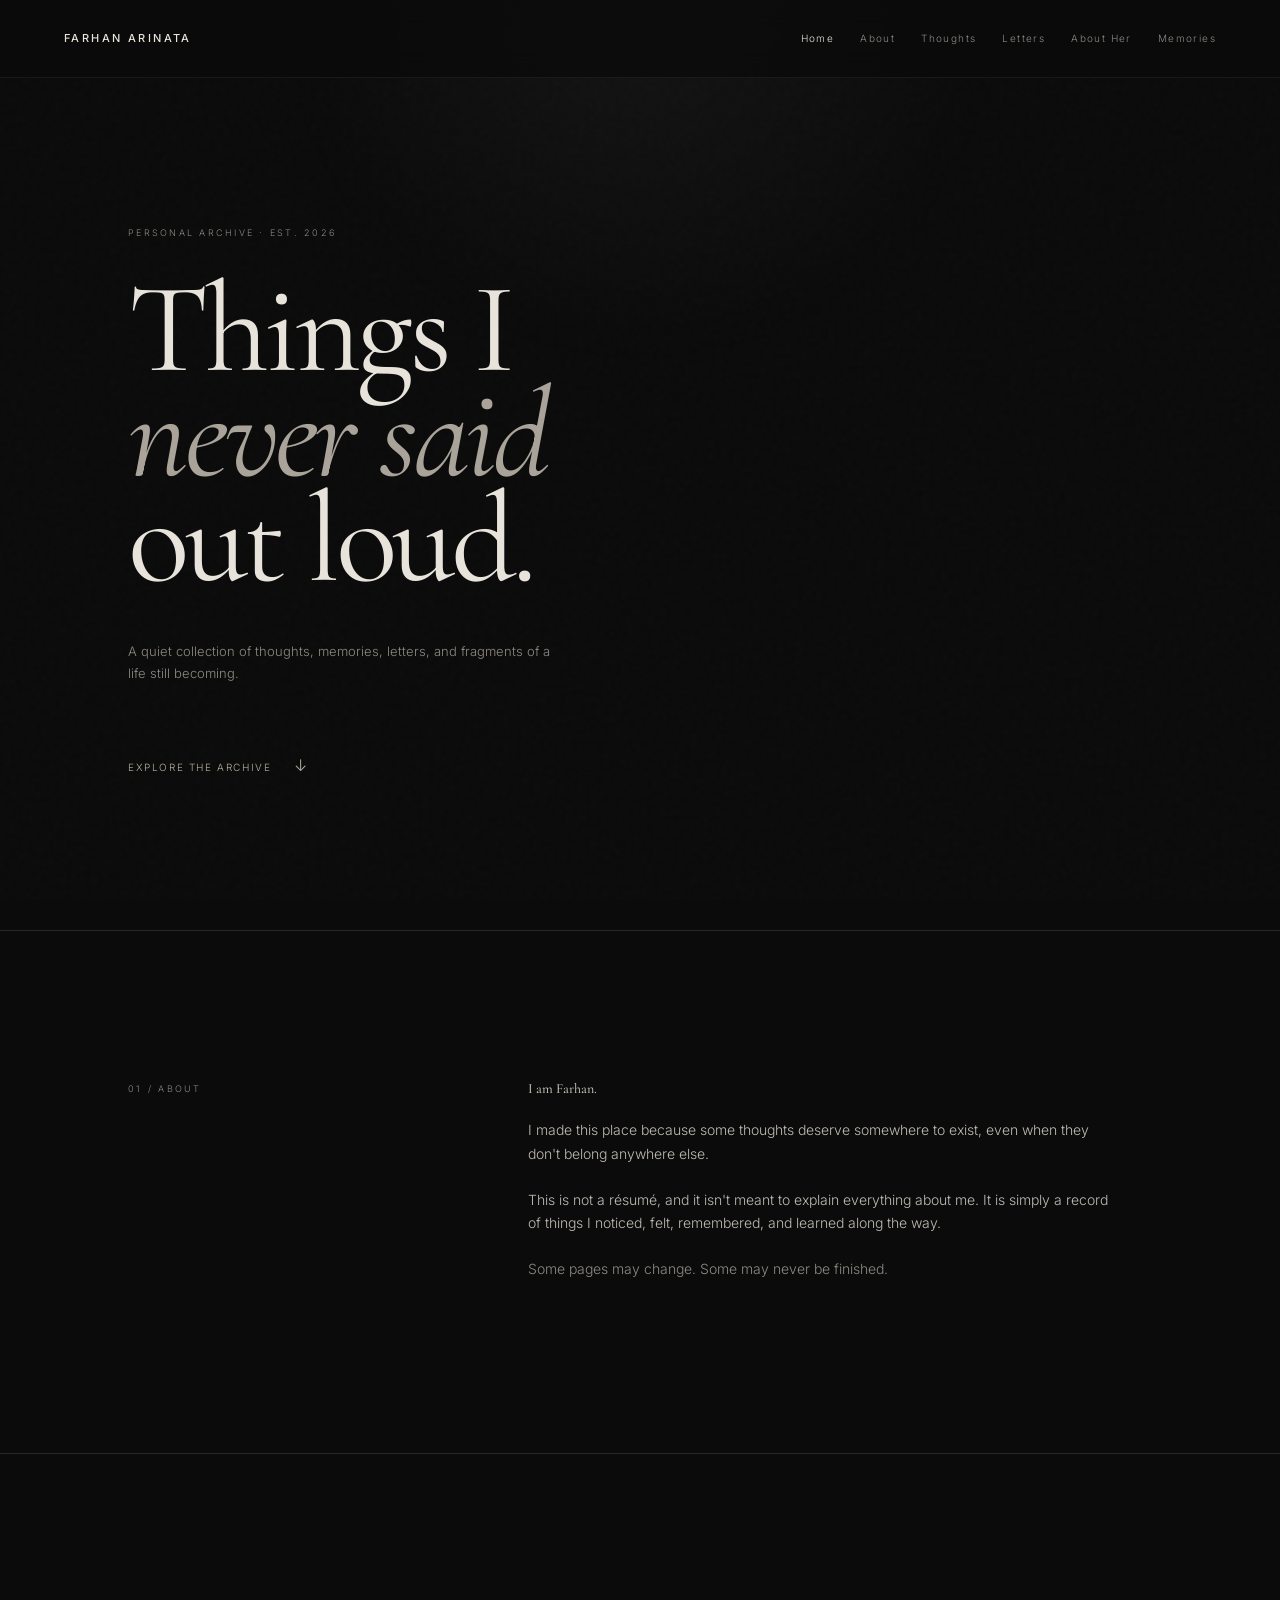
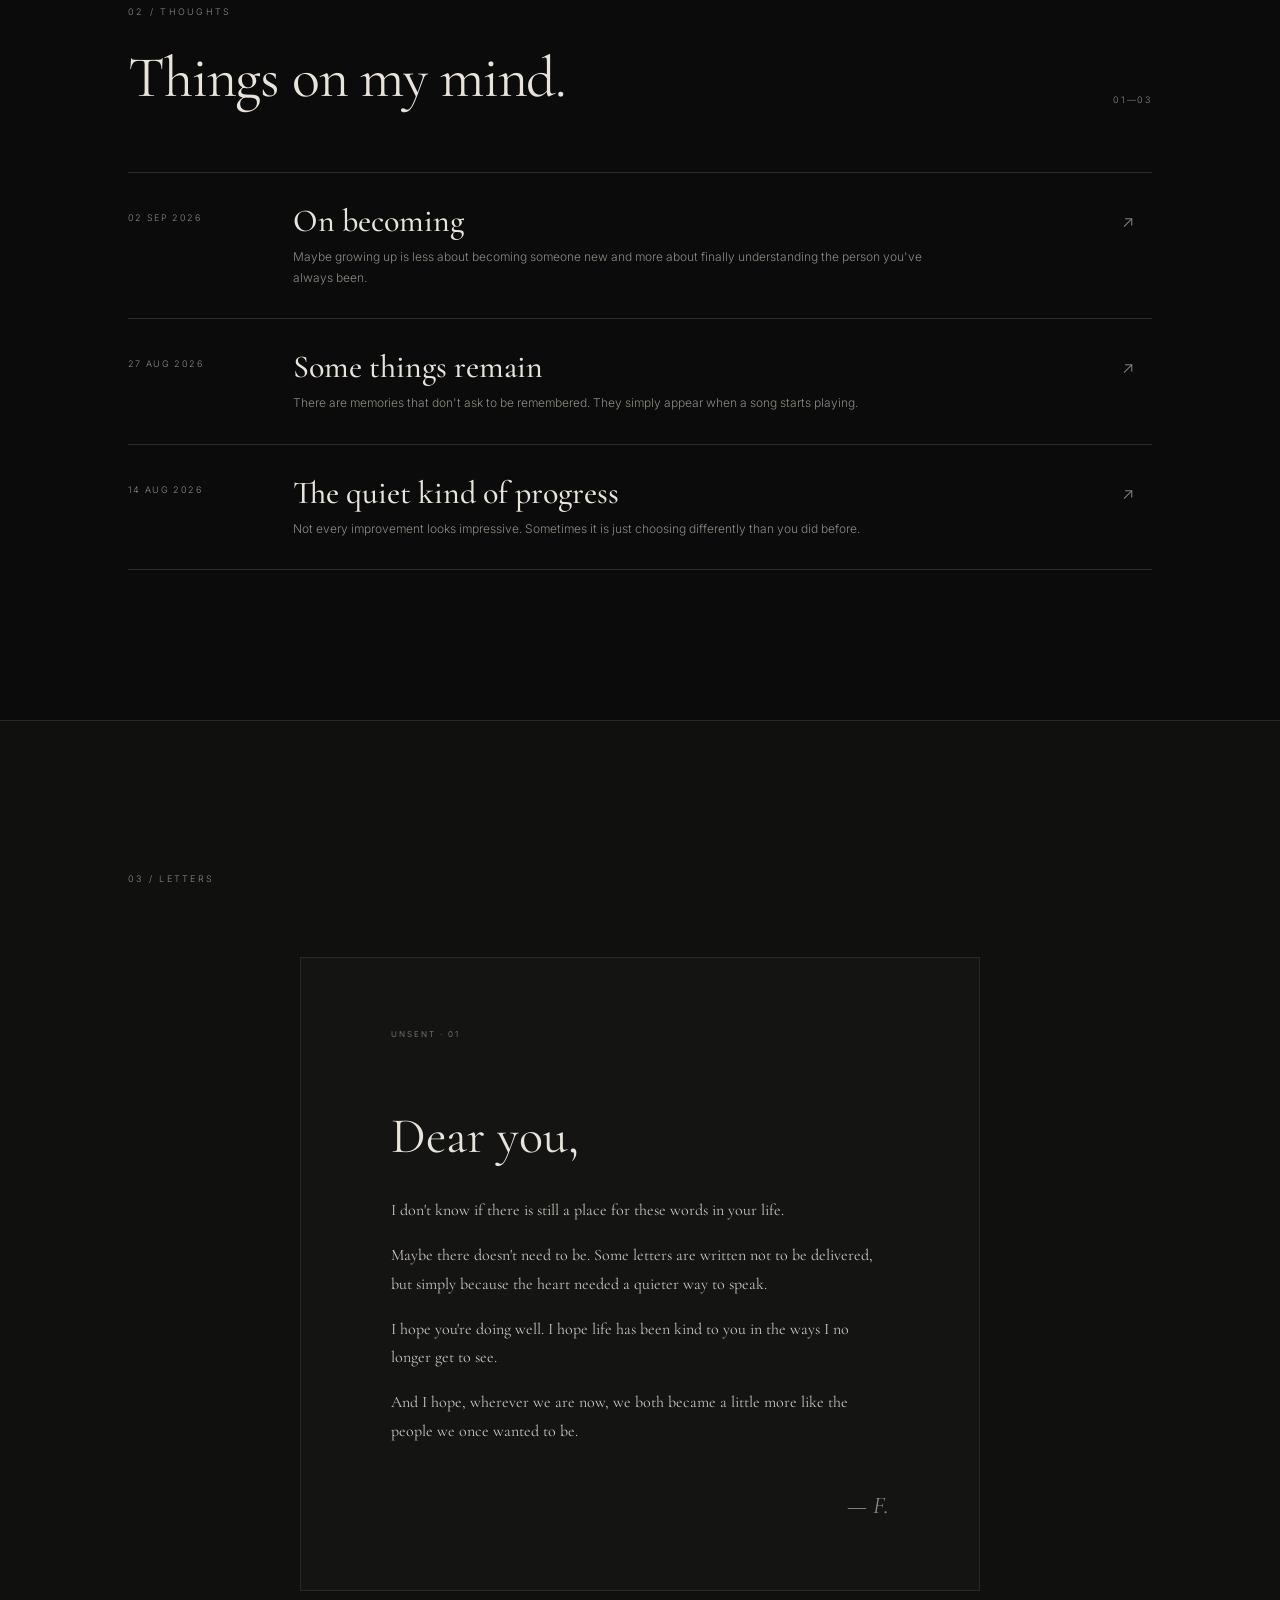
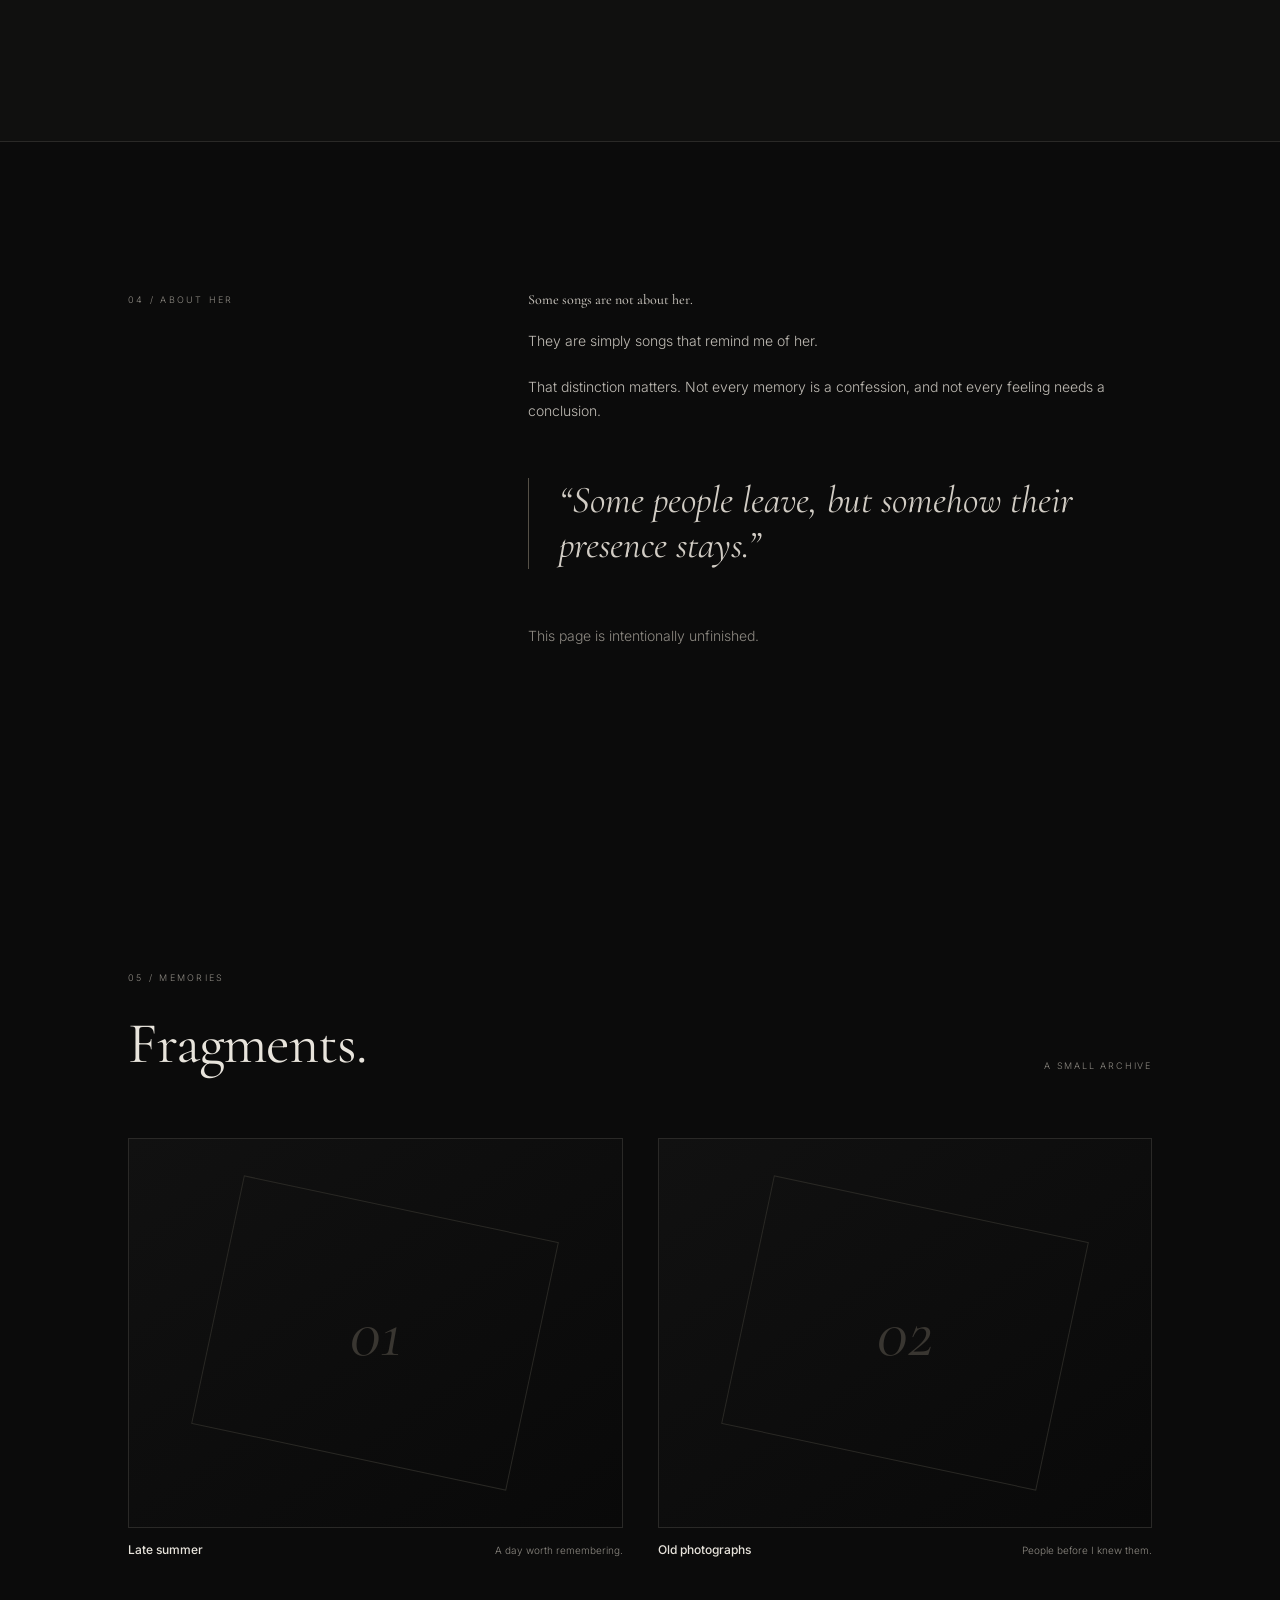
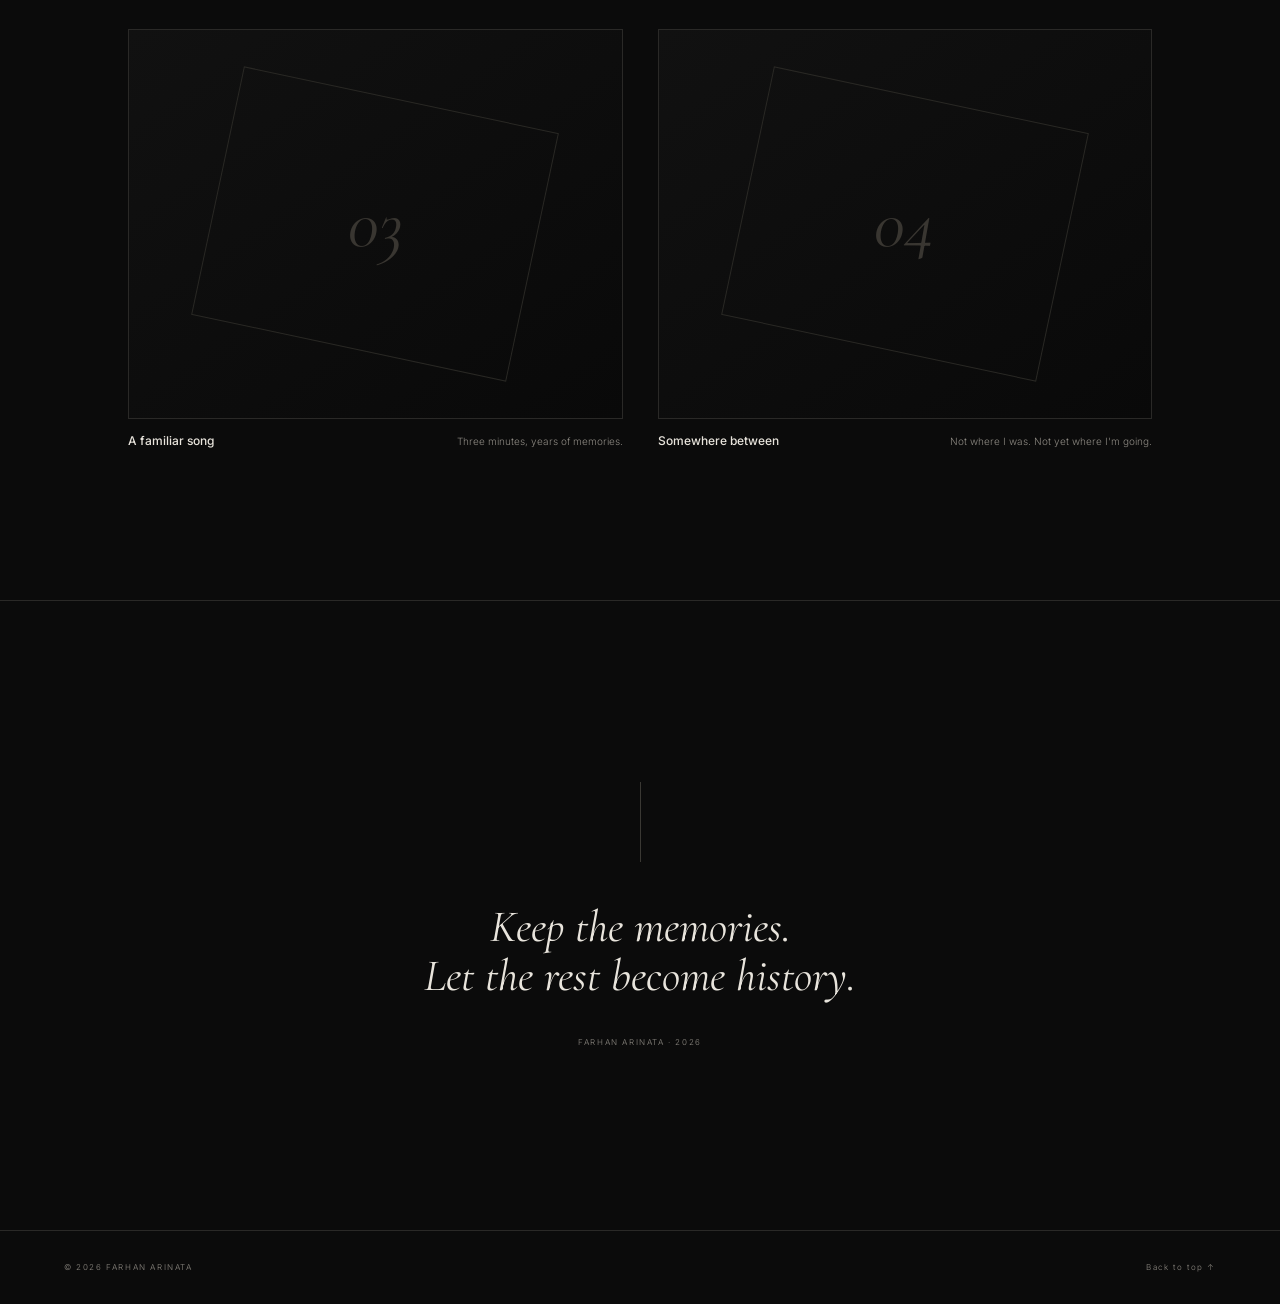
==== index.html @ 25088d54 "Add files via upload" ====
<!DOCTYPE html>
<html lang="en">
<head>
  <meta charset="UTF-8">
  <meta name="viewport" content="width=device-width, initial-scale=1.0">
  <meta name="description" content="Farhan Arinata — a personal archive of thoughts, letters, memories, and fragments.">
  <title>Farhan Arinata — Personal Archive</title>
  <link rel="preconnect" href="https://fonts.googleapis.com">
  <link rel="preconnect" href="https://fonts.gstatic.com" crossorigin>
  <link href="https://fonts.googleapis.com/css2?family=Cormorant+Garamond:wght@400;500;600&family=Inter:wght@300;400;500&display=swap" rel="stylesheet">
  <link rel="stylesheet" href="style.css">
</head>
<body>
  <div class="grain"></div>
  <header class="site-header">
    <a class="brand" href="#home">FARHAN ARINATA</a>
    <button class="menu-toggle" aria-label="Toggle navigation" aria-expanded="false">Menu</button>
    <nav class="nav">
      <a href="#home">Home</a>
      <a href="#about">About</a>
      <a href="#thoughts">Thoughts</a>
      <a href="#letters">Letters</a>
      <a href="#about-her">About Her</a>
      <a href="#memories">Memories</a>
    </nav>
  </header>

  <main>
    <section id="home" class="hero page-section">
      <div class="eyebrow">PERSONAL ARCHIVE · EST. 2026</div>
      <h1>Things I<br><em>never said</em><br>out loud.</h1>
      <p class="hero-copy">A quiet collection of thoughts, memories, letters, and fragments of a life still becoming.</p>
      <a class="scroll-link" href="#thoughts">Explore the archive <span>↓</span></a>
    </section>

    <section id="about" class="page-section split-section">
      <div class="section-label">01 / ABOUT</div>
      <div class="content narrow">
        <p class="lead">I am Farhan.</p>
        <p>I made this place because some thoughts deserve somewhere to exist, even when they don't belong anywhere else.</p>
        <p>This is not a résumé, and it isn't meant to explain everything about me. It is simply a record of things I noticed, felt, remembered, and learned along the way.</p>
        <p class="muted">Some pages may change. Some may never be finished.</p>
      </div>
    </section>

    <section id="thoughts" class="page-section archive-section">
      <div class="section-label">02 / THOUGHTS</div>
      <div class="archive-head">
        <h2>Things on my mind.</h2>
        <span>01—03</span>
      </div>
      <div class="entries">
        <article class="entry">
          <span class="entry-date">02 SEP 2026</span>
          <div>
            <h3>On becoming</h3>
            <p>Maybe growing up is less about becoming someone new and more about finally understanding the person you've always been.</p>
          </div>
          <span class="entry-mark">↗</span>
        </article>
        <article class="entry">
          <span class="entry-date">27 AUG 2026</span>
          <div>
            <h3>Some things remain</h3>
            <p>There are memories that don't ask to be remembered. They simply appear when a song starts playing.</p>
          </div>
          <span class="entry-mark">↗</span>
        </article>
        <article class="entry">
          <span class="entry-date">14 AUG 2026</span>
          <div>
            <h3>The quiet kind of progress</h3>
            <p>Not every improvement looks impressive. Sometimes it is just choosing differently than you did before.</p>
          </div>
          <span class="entry-mark">↗</span>
        </article>
      </div>
    </section>

    <section id="letters" class="page-section letters-section">
      <div class="section-label">03 / LETTERS</div>
      <div class="letter-card">
        <div class="letter-meta">UNSENT · 01</div>
        <h2>Dear you,</h2>
        <p>I don't know if there is still a place for these words in your life.</p>
        <p>Maybe there doesn't need to be. Some letters are written not to be delivered, but simply because the heart needed a quieter way to speak.</p>
        <p>I hope you're doing well. I hope life has been kind to you in the ways I no longer get to see.</p>
        <p>And I hope, wherever we are now, we both became a little more like the people we once wanted to be.</p>
        <div class="signature">— F.</div>
      </div>
    </section>

    <section id="about-her" class="page-section split-section">
      <div class="section-label">04 / ABOUT HER</div>
      <div class="content">
        <p class="lead">Some songs are not about her.</p>
        <p>They are simply songs that remind me of her.</p>
        <p>That distinction matters. Not every memory is a confession, and not every feeling needs a conclusion.</p>
        <blockquote>“Some people leave, but somehow their presence stays.”</blockquote>
        <p class="muted">This page is intentionally unfinished.</p>
      </div>
    </section>

    <section id="memories" class="page-section memories-section">
      <div class="section-label">05 / MEMORIES</div>
      <div class="archive-head">
        <h2>Fragments.</h2>
        <span>A SMALL ARCHIVE</span>
      </div>
      <div class="memory-grid">
        <figure class="memory">
          <div class="memory-placeholder"><span>01</span></div>
          <figcaption><strong>Late summer</strong><small>A day worth remembering.</small></figcaption>
        </figure>
        <figure class="memory">
          <div class="memory-placeholder"><span>02</span></div>
          <figcaption><strong>Old photographs</strong><small>People before I knew them.</small></figcaption>
        </figure>
        <figure class="memory">
          <div class="memory-placeholder"><span>03</span></div>
          <figcaption><strong>A familiar song</strong><small>Three minutes, years of memories.</small></figcaption>
        </figure>
        <figure class="memory">
          <div class="memory-placeholder"><span>04</span></div>
          <figcaption><strong>Somewhere between</strong><small>Not where I was. Not yet where I'm going.</small></figcaption>
        </figure>
      </div>
    </section>

    <section class="closing page-section">
      <div class="closing-line"></div>
      <p>Keep the memories.<br>Let the rest become history.</p>
      <span>FARHAN ARINATA · 2026</span>
    </section>
  </main>

  <footer>
    <span>© <span id="year"></span> FARHAN ARINATA</span>
    <a href="#home">Back to top ↑</a>
  </footer>
  <script src="script.js"></script>
</body>
</html>
---- style.css ----
*{box-sizing:border-box}
:root{
  --bg:#0b0b0b;--surface:#111111;--text:#e8e4dc;--muted:#8e8a83;
  --line:#2a2927;--accent:#b9b1a3;--serif:"Cormorant Garamond",Georgia,serif;
  --sans:"Inter",Arial,sans-serif;
}
html{scroll-behavior:smooth}
body{margin:0;background:var(--bg);color:var(--text);font-family:var(--sans);font-weight:300;line-height:1.7}
body:before{content:"";position:fixed;inset:0;pointer-events:none;background:radial-gradient(circle at 50% 0%,rgba(255,255,255,.045),transparent 34%);z-index:-1}
.grain{position:fixed;inset:0;pointer-events:none;opacity:.035;z-index:10;background-image:url("data:image/svg+xml,%3Csvg viewBox='0 0 180 180' xmlns='http://www.w3.org/2000/svg'%3E%3Cfilter id='n'%3E%3CfeTurbulence type='fractalNoise' baseFrequency='.8' numOctaves='4' stitchTiles='stitch'/%3E%3C/filter%3E%3Crect width='100%25' height='100%25' filter='url(%23n)' opacity='.55'/%3E%3C/svg%3E")}
a{color:inherit;text-decoration:none}
.site-header{position:fixed;top:0;left:0;right:0;height:78px;display:flex;align-items:center;justify-content:space-between;padding:0 5vw;border-bottom:1px solid rgba(255,255,255,.06);backdrop-filter:blur(14px);background:rgba(11,11,11,.72);z-index:20}
.brand{font-size:11px;letter-spacing:.22em;font-weight:500}
.nav{display:flex;gap:26px}
.nav a{font-size:10px;letter-spacing:.14em;color:var(--muted);transition:.25s}
.nav a:hover,.nav a.active{color:var(--text)}
.menu-toggle{display:none;background:none;border:0;color:var(--text);font:inherit;font-size:11px;letter-spacing:.12em}
.page-section{padding:150px 10vw}
.hero{min-height:100vh;padding-top:25vh;display:flex;flex-direction:column;justify-content:center}
.eyebrow,.section-label{font-size:9px;letter-spacing:.25em;color:var(--muted)}
.hero h1{font:400 clamp(64px,10vw,150px)/.82 var(--serif);letter-spacing:-.035em;margin:38px 0 34px;max-width:1000px}
.hero h1 em{font-style:italic;color:#a9a39a}
.hero-copy{max-width:440px;color:var(--muted);font-size:13px}
.scroll-link{margin-top:55px;font-size:10px;letter-spacing:.16em;text-transform:uppercase;color:var(--accent);width:max-content}
.scroll-link span{margin-left:18px;font-size:16px}
.split-section{display:grid;grid-template-columns:1fr 2.1fr;gap:8vw;border-top:1px solid var(--line)}
.content{max-width:680px}
.narrow{max-width:590px}
.lead{font:500 46px/1.1 var(--serif);margin:0 0 30px}
.content p{margin:0 0 22px;color:#c0bcb5;font-size:14px}
.muted{color:var(--muted)!important}
.archive-section{border-top:1px solid var(--line)}
.archive-head{display:flex;align-items:end;justify-content:space-between;margin:30px 0 65px}
.archive-head h2{font:400 58px/1 var(--serif);margin:0;letter-spacing:-.02em}
.archive-head span{font-size:9px;letter-spacing:.2em;color:var(--muted)}
.entry{display:grid;grid-template-columns:130px 1fr 30px;gap:35px;padding:30px 0;border-top:1px solid var(--line);transition:padding .25s}
.entry:last-child{border-bottom:1px solid var(--line)}
.entry:hover{padding-left:10px}
.entry-date{font-size:9px;letter-spacing:.15em;color:var(--muted);padding-top:7px}
.entry h3{font:500 32px/1.1 var(--serif);margin:0 0 9px}
.entry p{max-width:630px;margin:0;color:var(--muted);font-size:12px}
.entry-mark{color:var(--muted);padding-top:5px}
.letters-section{background:#10100f;border-top:1px solid var(--line)}
.letter-card{max-width:680px;margin:70px auto 0;padding:70px 7vw;border:1px solid #292824;background:rgba(255,255,255,.015)}
.letter-meta{font-size:8px;letter-spacing:.25em;color:var(--muted);margin-bottom:65px}
.letter-card h2{font:400 50px var(--serif);margin:0 0 30px}
.letter-card p{font:400 16px/1.8 var(--serif);color:#c9c4bc}
.signature{text-align:right;margin-top:45px;font:italic 24px var(--serif);color:var(--muted)}
blockquote{font:italic 38px/1.2 var(--serif);margin:55px 0;padding-left:30px;border-left:1px solid #555047;color:#d1ccc4}
.memory-grid{display:grid;grid-template-columns:repeat(2,1fr);gap:70px 35px}
.memory{margin:0}
.memory-placeholder{height:390px;border:1px solid var(--line);display:flex;align-items:center;justify-content:center;background:linear-gradient(145deg,#111,#090909);position:relative;overflow:hidden}
.memory-placeholder:after{content:"";position:absolute;width:65%;height:65%;border:1px solid #292824;transform:rotate(12deg)}
.memory-placeholder span{font:italic 70px var(--serif);color:#393631;z-index:1}
figcaption{display:flex;justify-content:space-between;gap:20px;padding-top:14px}
figcaption strong{font:500 12px var(--sans)}
figcaption small{font-size:10px;color:var(--muted)}
.closing{min-height:70vh;display:flex;flex-direction:column;justify-content:center;align-items:center;text-align:center;border-top:1px solid var(--line)}
.closing-line{width:1px;height:80px;background:#3a3833;margin-bottom:40px}
.closing p{font:italic 45px/1.1 var(--serif);margin:0 0 35px}
.closing span,footer{font-size:8px;letter-spacing:.2em;color:var(--muted)}
footer{border-top:1px solid var(--line);padding:30px 5vw;display:flex;justify-content:space-between}
footer a{color:var(--muted)}
@media(max-width:800px){
 .site-header{height:65px;padding:0 6vw}.menu-toggle{display:block}.nav{display:none;position:absolute;top:65px;left:0;right:0;padding:18px 6vw 25px;background:rgba(11,11,11,.96);border-bottom:1px solid var(--line);flex-direction:column;gap:16px}.nav.open{display:flex}
 .page-section{padding:120px 7vw}.hero{padding-top:20vh}.hero h1{font-size:18vw;margin-top:30px}.hero-copy{font-size:12px}
 .split-section{grid-template-columns:1fr;gap:40px}.lead{font-size:39px}
 .archive-head{margin-bottom:40px}.archive-head h2{font-size:46px}.entry{grid-template-columns:1fr 20px;gap:6px}.entry-date{grid-column:1/3}.entry h3{font-size:29px}
 .letter-card{padding:45px 8vw;margin-top:45px}.letter-card h2{font-size:42px}.letter-card p{font-size:15px}
 .memory-grid{grid-template-columns:1fr;gap:45px}.memory-placeholder{height:330px}
 blockquote{font-size:30px;margin-left:0;padding-left:20px}
 .closing p{font-size:36px}footer{padding:25px 7vw}
}
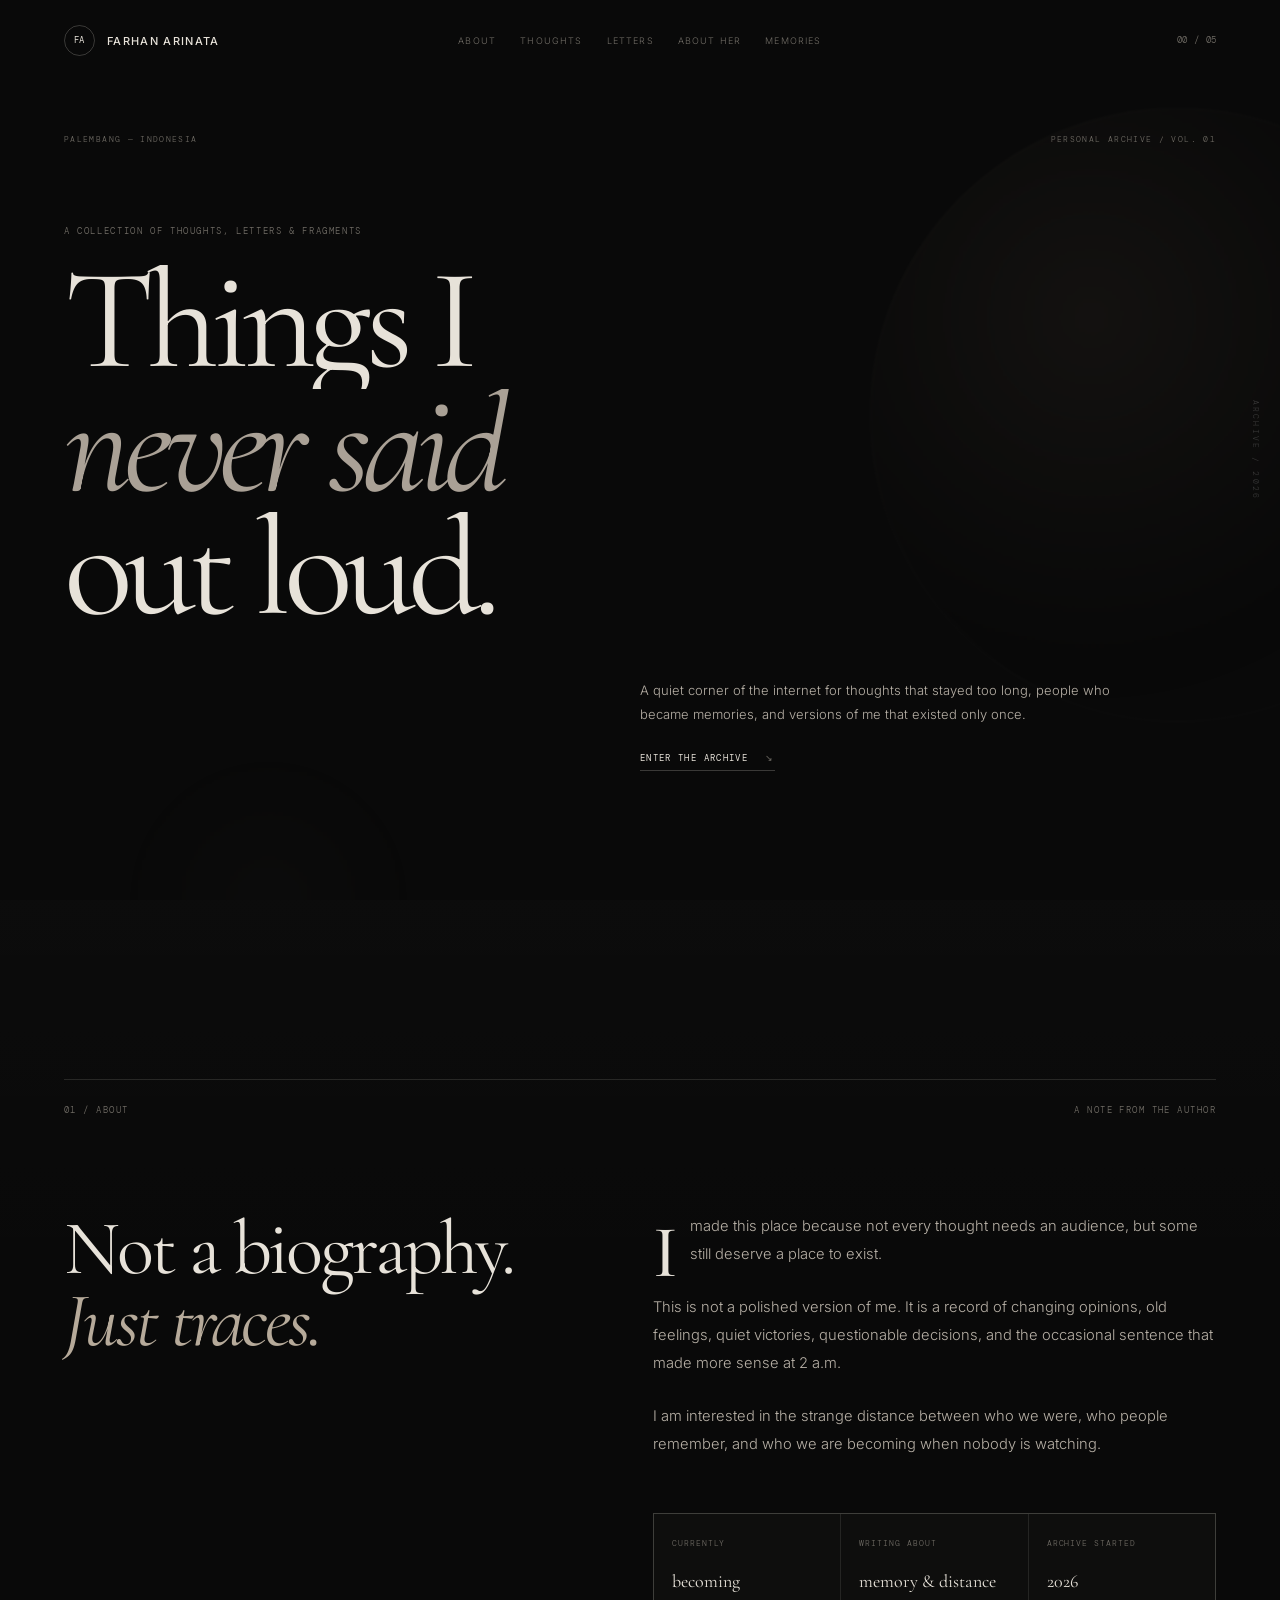
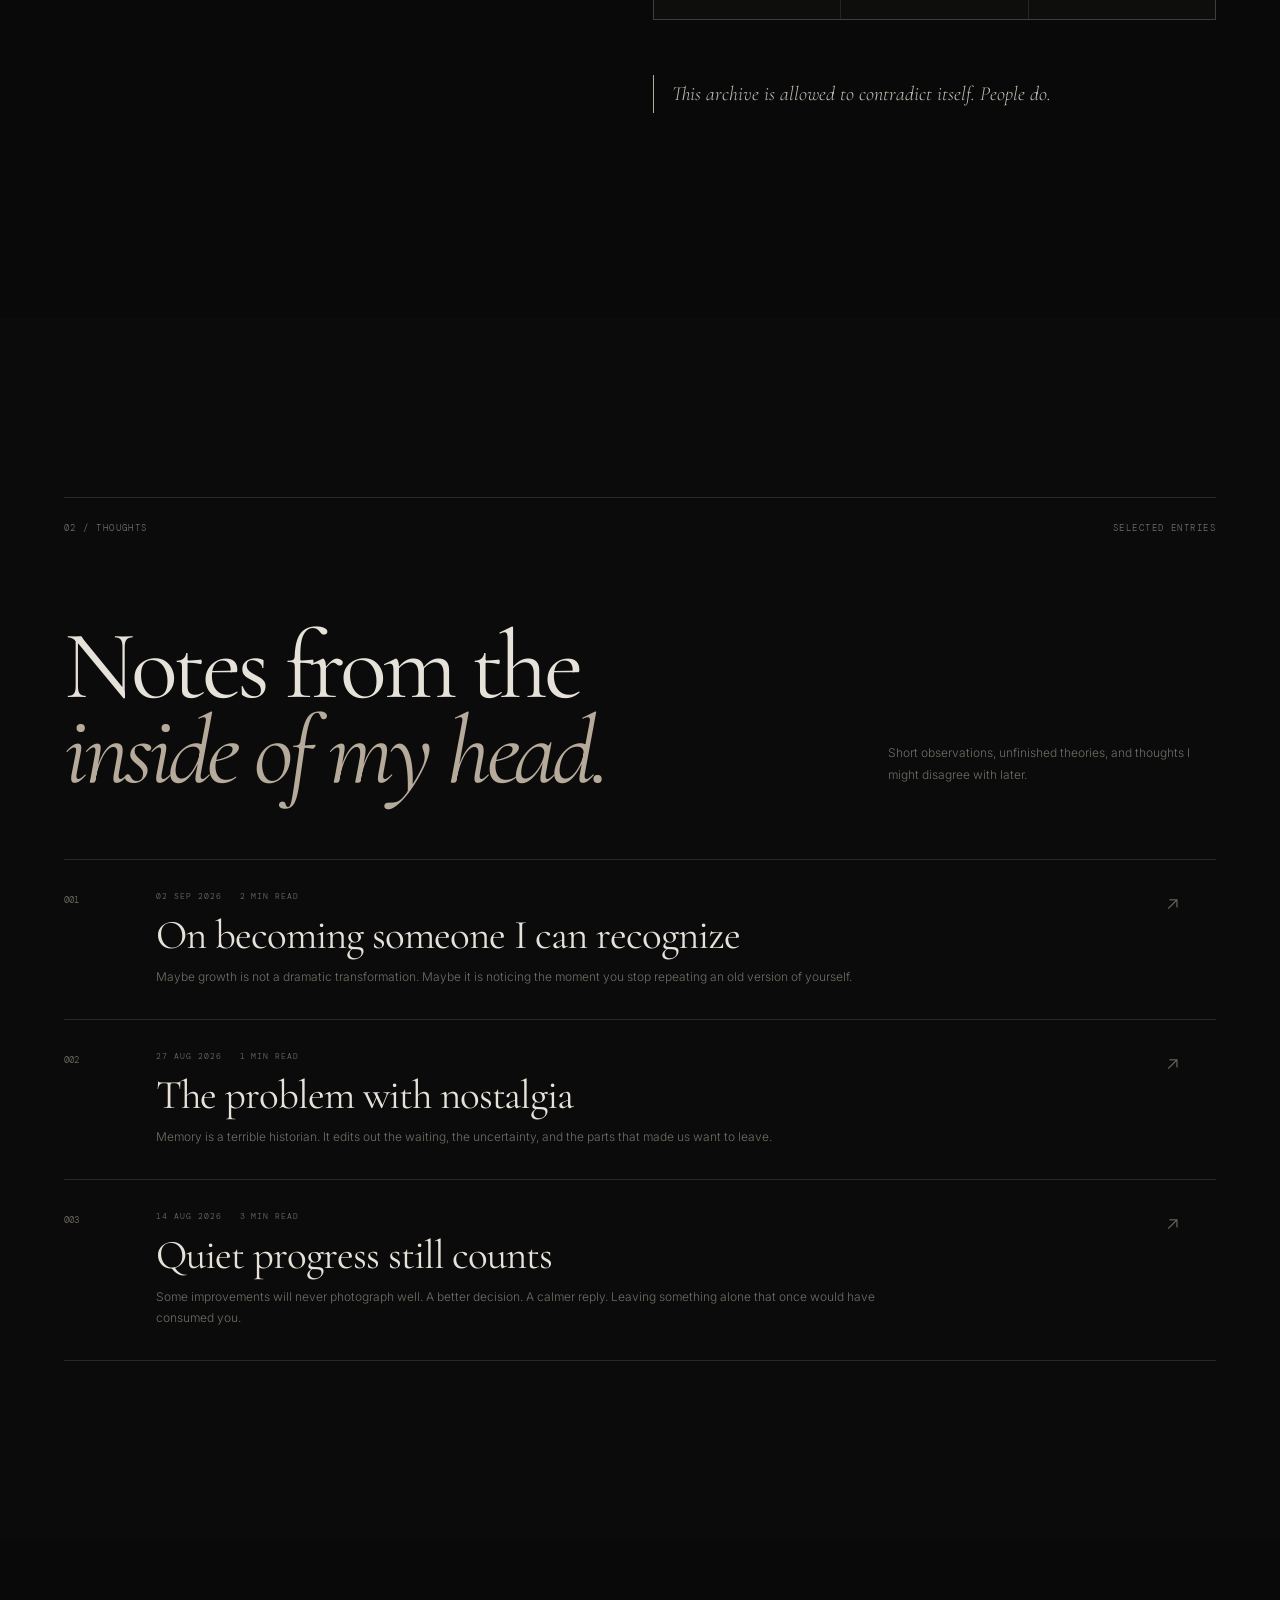
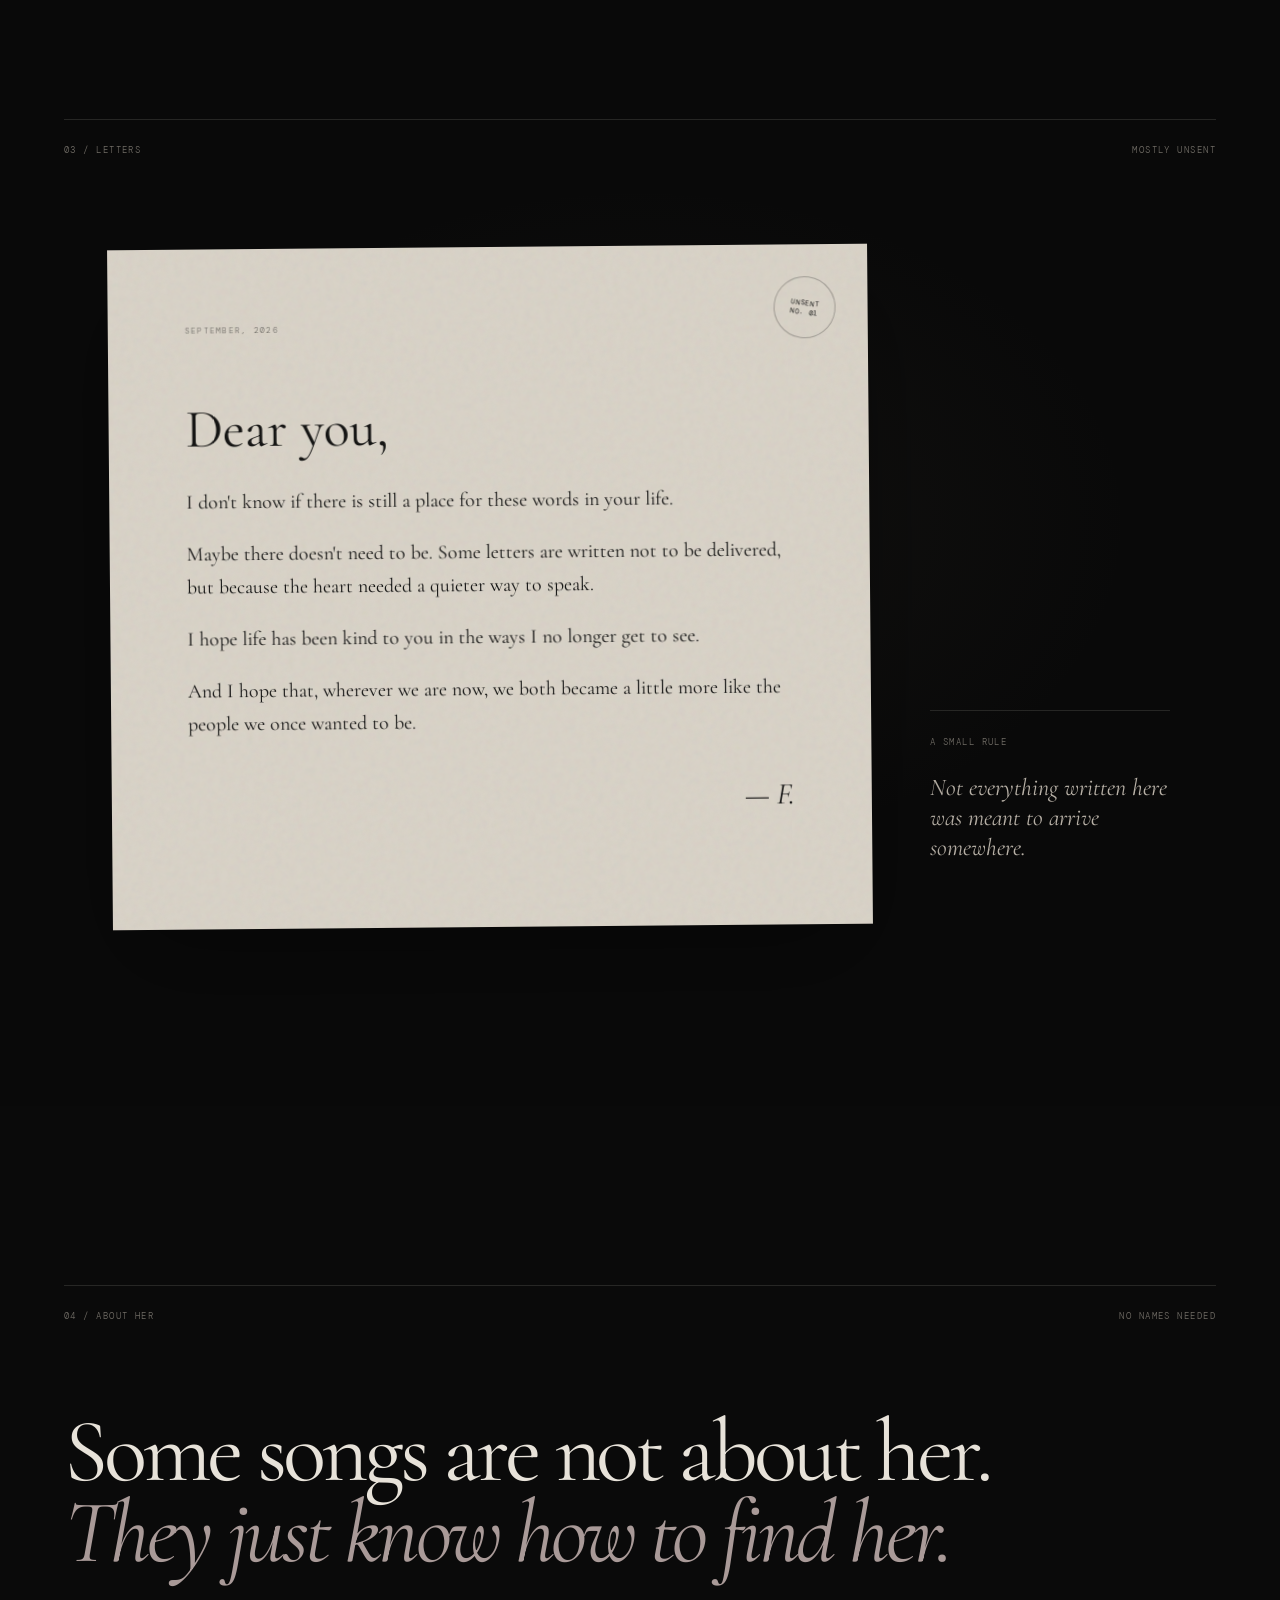
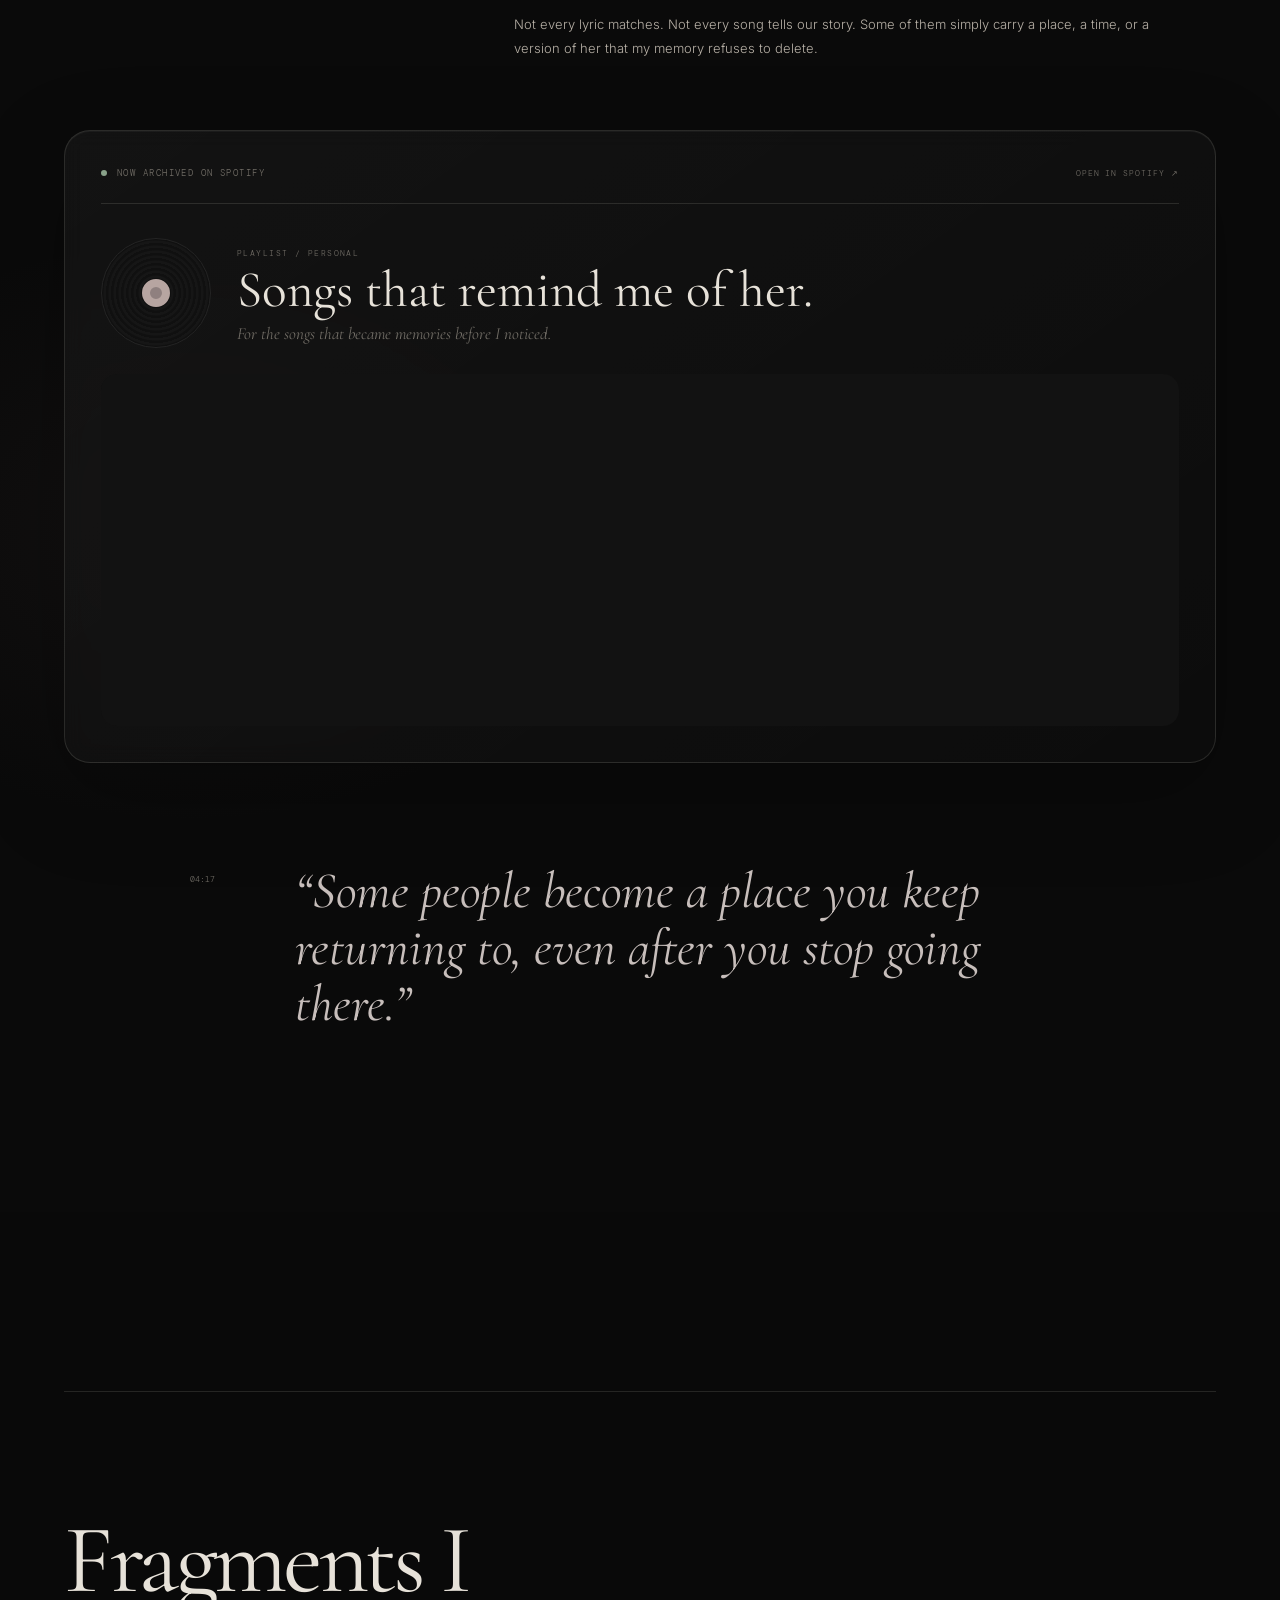
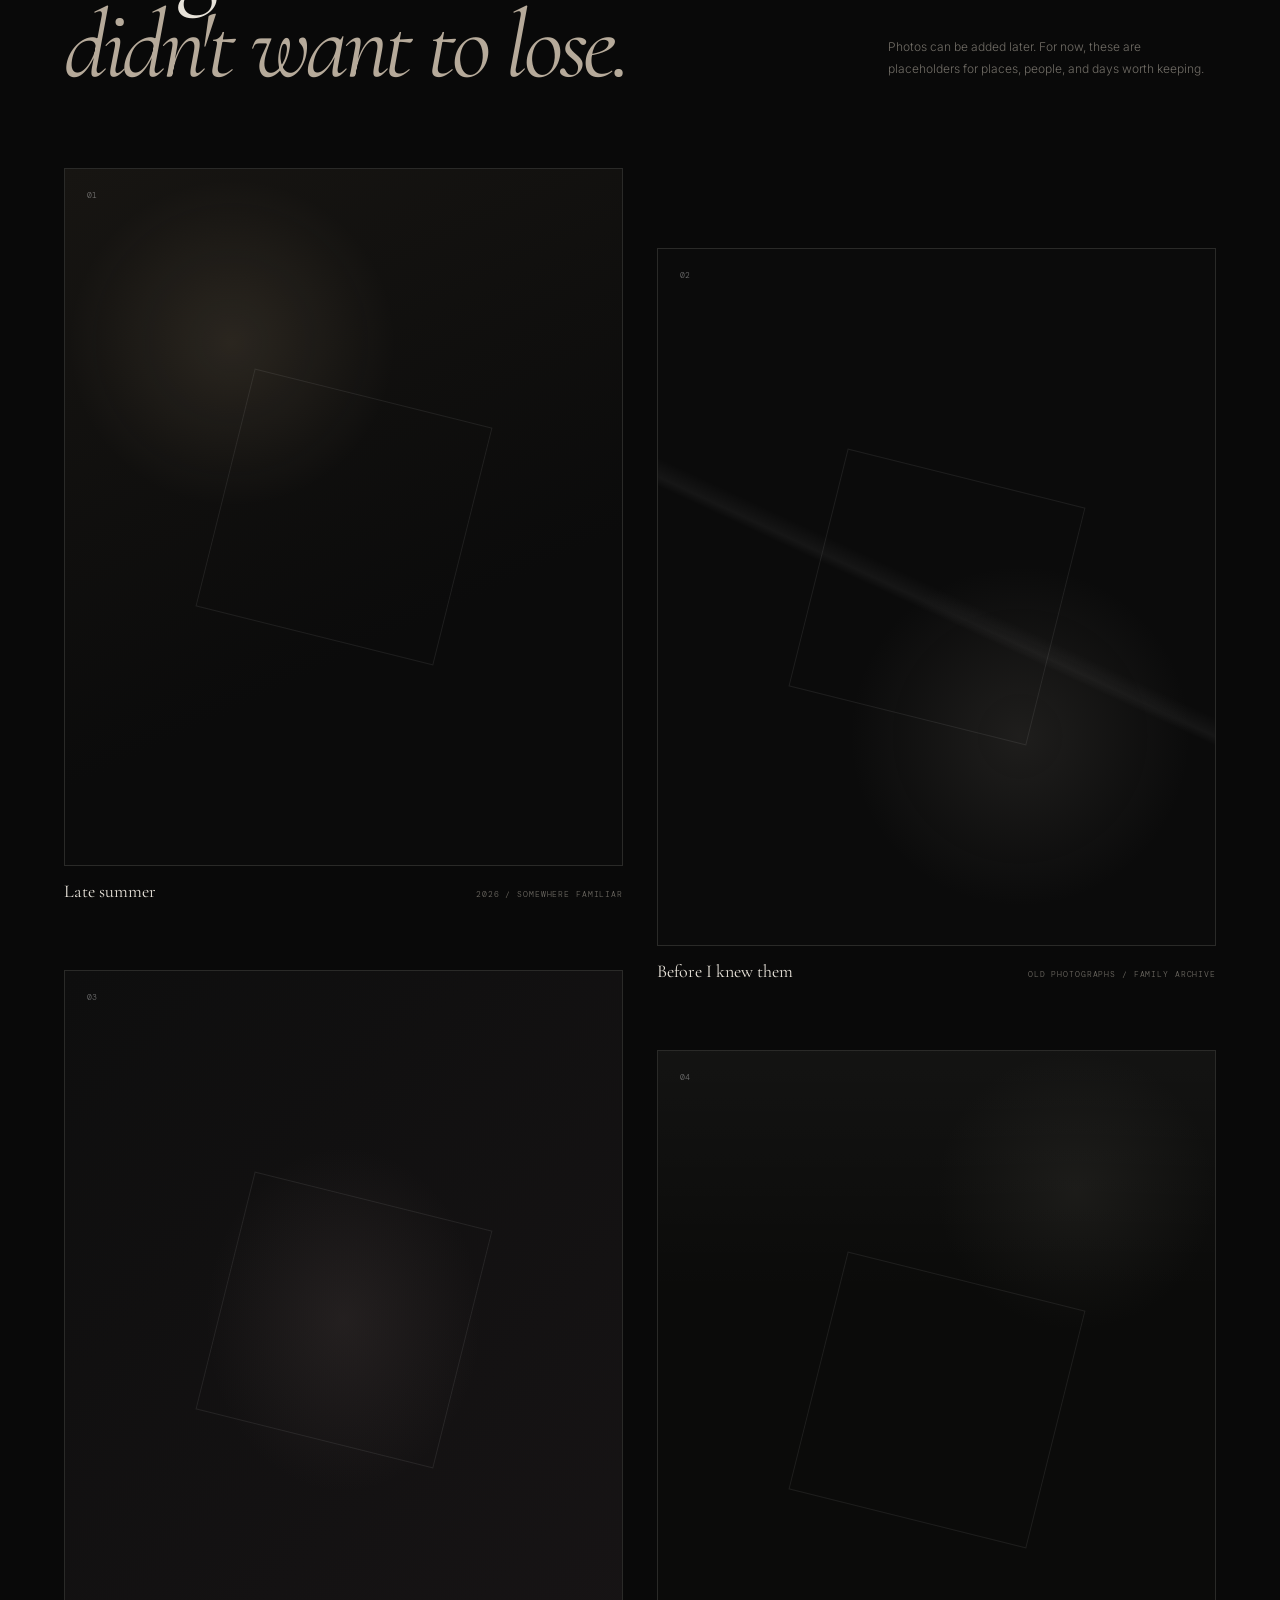
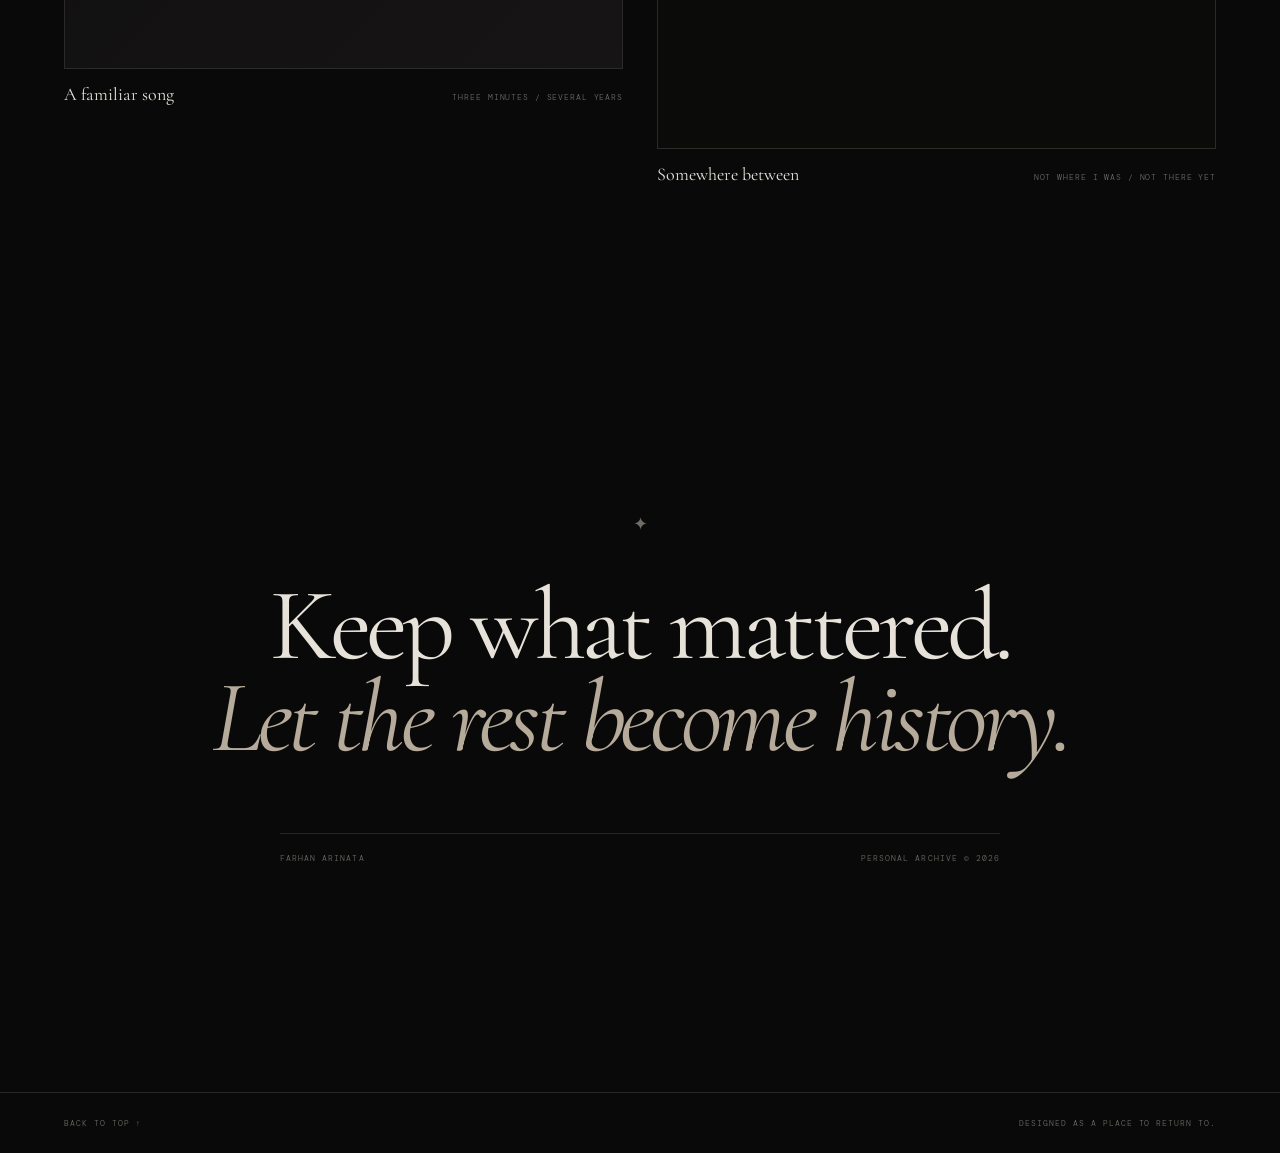
==== commit 039a2d5b: "Add files via upload" ====
--- a/index.html
+++ b/index.html
@@ -1,143 +1,304 @@
-<!DOCTYPE html>
+<!doctype html>
 <html lang="en">
 <head>
-  <meta charset="UTF-8">
-  <meta name="viewport" content="width=device-width, initial-scale=1.0">
-  <meta name="description" content="Farhan Arinata — a personal archive of thoughts, letters, memories, and fragments.">
+  <meta charset="utf-8" />
+  <meta name="viewport" content="width=device-width, initial-scale=1" />
+  <meta name="theme-color" content="#090909" />
+  <meta name="description" content="Farhan Arinata — a personal archive of thoughts, letters, memories, and things that were easier to write than to say." />
+  <meta property="og:title" content="Farhan Arinata — Personal Archive" />
+  <meta property="og:description" content="A quiet archive of thoughts, letters, memories, and unfinished sentences." />
   <title>Farhan Arinata — Personal Archive</title>
+
   <link rel="preconnect" href="https://fonts.googleapis.com">
   <link rel="preconnect" href="https://fonts.gstatic.com" crossorigin>
-  <link href="https://fonts.googleapis.com/css2?family=Cormorant+Garamond:wght@400;500;600&family=Inter:wght@300;400;500&display=swap" rel="stylesheet">
-  <link rel="stylesheet" href="style.css">
+  <link href="https://fonts.googleapis.com/css2?family=Cormorant+Garamond:ital,wght@0,400;0,500;1,400;1,500&family=DM+Mono:wght@300;400&family=Inter:wght@300;400;500;600&display=swap" rel="stylesheet">
+  <link rel="stylesheet" href="style.css" />
 </head>
 <body>
-  <div class="grain"></div>
-  <header class="site-header">
-    <a class="brand" href="#home">FARHAN ARINATA</a>
-    <button class="menu-toggle" aria-label="Toggle navigation" aria-expanded="false">Menu</button>
-    <nav class="nav">
-      <a href="#home">Home</a>
+  <div class="noise" aria-hidden="true"></div>
+  <div class="cursor-glow" aria-hidden="true"></div>
+  <div class="scroll-progress" aria-hidden="true"><span></span></div>
+
+  <div class="preloader" aria-hidden="true">
+    <div class="preloader-inner">
+      <span class="preloader-mark">FA</span>
+      <span class="preloader-line"></span>
+      <span class="preloader-copy">opening the archive</span>
+    </div>
+  </div>
+
+  <header class="site-header" data-header>
+    <a class="brand magnetic" href="#home" aria-label="Farhan Arinata — Home">
+      <span class="brand-mark">FA</span>
+      <span class="brand-name">Farhan Arinata</span>
+    </a>
+
+    <button class="menu-button" type="button" aria-label="Open navigation" aria-expanded="false" data-menu-button>
+      <span></span><span></span>
+    </button>
+
+    <nav class="desktop-nav" aria-label="Primary navigation">
       <a href="#about">About</a>
       <a href="#thoughts">Thoughts</a>
       <a href="#letters">Letters</a>
-      <a href="#about-her">About Her</a>
+      <a href="#her">About her</a>
       <a href="#memories">Memories</a>
     </nav>
+
+    <div class="nav-index" aria-hidden="true">
+      <span data-current-section>00</span><span>/</span><span>05</span>
+    </div>
   </header>
 
+  <aside class="mobile-menu" data-mobile-menu aria-hidden="true">
+    <div class="mobile-menu-inner">
+      <span class="mono-label">Navigation</span>
+      <nav>
+        <a href="#home"><span>00</span>Home</a>
+        <a href="#about"><span>01</span>About</a>
+        <a href="#thoughts"><span>02</span>Thoughts</a>
+        <a href="#letters"><span>03</span>Letters</a>
+        <a href="#her"><span>04</span>About her</a>
+        <a href="#memories"><span>05</span>Memories</a>
+      </nav>
+      <p>Some things are easier to write.</p>
+    </div>
+  </aside>
+
   <main>
-    <section id="home" class="hero page-section">
-      <div class="eyebrow">PERSONAL ARCHIVE · EST. 2026</div>
-      <h1>Things I<br><em>never said</em><br>out loud.</h1>
-      <p class="hero-copy">A quiet collection of thoughts, memories, letters, and fragments of a life still becoming.</p>
-      <a class="scroll-link" href="#thoughts">Explore the archive <span>↓</span></a>
-    </section>
-
-    <section id="about" class="page-section split-section">
-      <div class="section-label">01 / ABOUT</div>
-      <div class="content narrow">
-        <p class="lead">I am Farhan.</p>
-        <p>I made this place because some thoughts deserve somewhere to exist, even when they don't belong anywhere else.</p>
-        <p>This is not a résumé, and it isn't meant to explain everything about me. It is simply a record of things I noticed, felt, remembered, and learned along the way.</p>
-        <p class="muted">Some pages may change. Some may never be finished.</p>
-      </div>
-    </section>
-
-    <section id="thoughts" class="page-section archive-section">
-      <div class="section-label">02 / THOUGHTS</div>
-      <div class="archive-head">
-        <h2>Things on my mind.</h2>
-        <span>01—03</span>
-      </div>
-      <div class="entries">
-        <article class="entry">
-          <span class="entry-date">02 SEP 2026</span>
+    <section id="home" class="hero section" data-section="00">
+      <div class="hero-ambient" aria-hidden="true">
+        <span class="orb orb-a"></span>
+        <span class="orb orb-b"></span>
+        <span class="vertical-word">ARCHIVE / 2026</span>
+      </div>
+
+      <div class="hero-topline reveal">
+        <span>Palembang — Indonesia</span>
+        <span>Personal archive / vol. 01</span>
+      </div>
+
+      <div class="hero-copy">
+        <p class="kicker reveal">A collection of thoughts, letters & fragments</p>
+        <h1 class="hero-title" aria-label="Things I never said out loud">
+          <span class="line"><span>Things I</span></span>
+          <span class="line"><span class="serif italic">never said</span></span>
+          <span class="line"><span>out loud.</span></span>
+        </h1>
+        <div class="hero-bottom reveal">
+          <p>
+            A quiet corner of the internet for thoughts that stayed too long,
+            people who became memories, and versions of me that existed only once.
+          </p>
+          <a class="text-link magnetic" href="#thoughts">Enter the archive <span>↘</span></a>
+        </div>
+      </div>
+
+      <div class="scroll-cue reveal" aria-hidden="true">
+        <span>scroll</span>
+        <i></i>
+      </div>
+    </section>
+
+    <section id="about" class="section editorial" data-section="01">
+      <div class="section-rule"></div>
+      <div class="section-meta reveal">
+        <span class="mono-label">01 / About</span>
+        <span class="mono-label">A note from the author</span>
+      </div>
+
+      <div class="editorial-grid">
+        <div class="sticky-title reveal">
+          <h2>Not a biography.<br><em>Just traces.</em></h2>
+        </div>
+        <div class="prose reveal">
+          <p class="dropcap">I made this place because not every thought needs an audience, but some still deserve a place to exist.</p>
+          <p>This is not a polished version of me. It is a record of changing opinions, old feelings, quiet victories, questionable decisions, and the occasional sentence that made more sense at 2 a.m.</p>
+          <p>I am interested in the strange distance between who we were, who people remember, and who we are becoming when nobody is watching.</p>
+
+          <div class="micro-grid">
+            <div><span>Currently</span><strong>becoming</strong></div>
+            <div><span>Writing about</span><strong>memory & distance</strong></div>
+            <div><span>Archive started</span><strong>2026</strong></div>
+          </div>
+
+          <p class="aside-note">This archive is allowed to contradict itself. People do.</p>
+        </div>
+      </div>
+    </section>
+
+    <section id="thoughts" class="section archive" data-section="02">
+      <div class="section-rule"></div>
+      <div class="section-meta reveal">
+        <span class="mono-label">02 / Thoughts</span>
+        <span class="mono-label">Selected entries</span>
+      </div>
+
+      <div class="archive-heading reveal">
+        <h2>Notes from the<br><em>inside of my head.</em></h2>
+        <p>Short observations, unfinished theories, and thoughts I might disagree with later.</p>
+      </div>
+
+      <div class="entry-list">
+        <article class="entry-card reveal tilt-card" tabindex="0">
+          <div class="entry-no">001</div>
+          <div class="entry-main">
+            <div class="entry-meta"><span>02 Sep 2026</span><span>2 min read</span></div>
+            <h3>On becoming someone I can recognize</h3>
+            <p>Maybe growth is not a dramatic transformation. Maybe it is noticing the moment you stop repeating an old version of yourself.</p>
+          </div>
+          <div class="entry-arrow">↗</div>
+        </article>
+
+        <article class="entry-card reveal tilt-card" tabindex="0">
+          <div class="entry-no">002</div>
+          <div class="entry-main">
+            <div class="entry-meta"><span>27 Aug 2026</span><span>1 min read</span></div>
+            <h3>The problem with nostalgia</h3>
+            <p>Memory is a terrible historian. It edits out the waiting, the uncertainty, and the parts that made us want to leave.</p>
+          </div>
+          <div class="entry-arrow">↗</div>
+        </article>
+
+        <article class="entry-card reveal tilt-card" tabindex="0">
+          <div class="entry-no">003</div>
+          <div class="entry-main">
+            <div class="entry-meta"><span>14 Aug 2026</span><span>3 min read</span></div>
+            <h3>Quiet progress still counts</h3>
+            <p>Some improvements will never photograph well. A better decision. A calmer reply. Leaving something alone that once would have consumed you.</p>
+          </div>
+          <div class="entry-arrow">↗</div>
+        </article>
+      </div>
+    </section>
+
+    <section id="letters" class="section letters" data-section="03">
+      <div class="section-rule"></div>
+      <div class="section-meta reveal">
+        <span class="mono-label">03 / Letters</span>
+        <span class="mono-label">Mostly unsent</span>
+      </div>
+
+      <div class="letter-stage reveal">
+        <div class="letter-paper">
+          <div class="letter-stamp">UNSENT<br>NO. 01</div>
+          <p class="letter-date">September, 2026</p>
+          <h2>Dear you,</h2>
+          <p>I don't know if there is still a place for these words in your life.</p>
+          <p>Maybe there doesn't need to be. Some letters are written not to be delivered, but because the heart needed a quieter way to speak.</p>
+          <p>I hope life has been kind to you in the ways I no longer get to see.</p>
+          <p>And I hope that, wherever we are now, we both became a little more like the people we once wanted to be.</p>
+          <span class="signature">— F.</span>
+        </div>
+
+        <div class="letter-sidecopy">
+          <span class="mono-label">A small rule</span>
+          <p>Not everything written here was meant to arrive somewhere.</p>
+        </div>
+      </div>
+    </section>
+
+    <section id="her" class="section her-section" data-section="04">
+      <div class="section-rule"></div>
+      <div class="section-meta reveal">
+        <span class="mono-label">04 / About her</span>
+        <span class="mono-label">No names needed</span>
+      </div>
+
+      <div class="her-intro reveal">
+        <h2>Some songs are not about her.<br><em>They just know how to find her.</em></h2>
+        <p>Not every lyric matches. Not every song tells our story. Some of them simply carry a place, a time, or a version of her that my memory refuses to delete.</p>
+      </div>
+
+      <div class="spotify-shell reveal">
+        <div class="spotify-header">
           <div>
-            <h3>On becoming</h3>
-            <p>Maybe growing up is less about becoming someone new and more about finally understanding the person you've always been.</p>
-          </div>
-          <span class="entry-mark">↗</span>
-        </article>
-        <article class="entry">
-          <span class="entry-date">27 AUG 2026</span>
+            <span class="pulse-dot"></span>
+            <span class="mono-label">Now archived on Spotify</span>
+          </div>
+          <a class="spotify-open magnetic" href="https://open.spotify.com/playlist/4F3lstGyli9H4dXO0U5jp0" target="_blank" rel="noreferrer">Open in Spotify ↗</a>
+        </div>
+
+        <div class="spotify-title-row">
+          <div class="disc" aria-hidden="true">
+            <span></span>
+          </div>
           <div>
-            <h3>Some things remain</h3>
-            <p>There are memories that don't ask to be remembered. They simply appear when a song starts playing.</p>
-          </div>
-          <span class="entry-mark">↗</span>
-        </article>
-        <article class="entry">
-          <span class="entry-date">14 AUG 2026</span>
-          <div>
-            <h3>The quiet kind of progress</h3>
-            <p>Not every improvement looks impressive. Sometimes it is just choosing differently than you did before.</p>
-          </div>
-          <span class="entry-mark">↗</span>
-        </article>
-      </div>
-    </section>
-
-    <section id="letters" class="page-section letters-section">
-      <div class="section-label">03 / LETTERS</div>
-      <div class="letter-card">
-        <div class="letter-meta">UNSENT · 01</div>
-        <h2>Dear you,</h2>
-        <p>I don't know if there is still a place for these words in your life.</p>
-        <p>Maybe there doesn't need to be. Some letters are written not to be delivered, but simply because the heart needed a quieter way to speak.</p>
-        <p>I hope you're doing well. I hope life has been kind to you in the ways I no longer get to see.</p>
-        <p>And I hope, wherever we are now, we both became a little more like the people we once wanted to be.</p>
-        <div class="signature">— F.</div>
-      </div>
-    </section>
-
-    <section id="about-her" class="page-section split-section">
-      <div class="section-label">04 / ABOUT HER</div>
-      <div class="content">
-        <p class="lead">Some songs are not about her.</p>
-        <p>They are simply songs that remind me of her.</p>
-        <p>That distinction matters. Not every memory is a confession, and not every feeling needs a conclusion.</p>
-        <blockquote>“Some people leave, but somehow their presence stays.”</blockquote>
-        <p class="muted">This page is intentionally unfinished.</p>
-      </div>
-    </section>
-
-    <section id="memories" class="page-section memories-section">
-      <div class="section-label">05 / MEMORIES</div>
-      <div class="archive-head">
-        <h2>Fragments.</h2>
-        <span>A SMALL ARCHIVE</span>
-      </div>
+            <p class="eyebrow">PLAYLIST / PERSONAL</p>
+            <h3>Songs that remind me of her.</h3>
+            <p class="spotify-note">For the songs that became memories before I noticed.</p>
+          </div>
+        </div>
+
+        <iframe
+          class="spotify-embed"
+          src="https://open.spotify.com/embed/playlist/4F3lstGyli9H4dXO0U5jp0?utm_source=generator&theme=0"
+          width="100%"
+          height="352"
+          frameborder="0"
+          allowfullscreen=""
+          allow="autoplay; clipboard-write; encrypted-media; fullscreen; picture-in-picture"
+          loading="lazy"
+          title="Songs that remind me of her — Spotify playlist">
+        </iframe>
+      </div>
+
+      <div class="her-quote reveal">
+        <span>04:17</span>
+        <blockquote>“Some people become a place you keep returning to, even after you stop going there.”</blockquote>
+      </div>
+    </section>
+
+    <section id="memories" class="section memories" data-section="05">
+      <div class="section-rule"></div>
+      <div class="section-meta reveal">
+        <span class="mono-label">05 / Memories</span>
+        <span class="mono-label">Evidence that it happened</span>
+      </div>
+
+      <div class="memories-heading reveal">
+        <h2>Fragments I<br><em>didn't want to lose.</em></h2>
+        <p>Photos can be added later. For now, these are placeholders for places, people, and days worth keeping.</p>
+      </div>
+
       <div class="memory-grid">
-        <figure class="memory">
-          <div class="memory-placeholder"><span>01</span></div>
-          <figcaption><strong>Late summer</strong><small>A day worth remembering.</small></figcaption>
+        <figure class="memory-card reveal">
+          <div class="memory-visual visual-one"><span>01</span><i></i></div>
+          <figcaption><strong>Late summer</strong><span>2026 / somewhere familiar</span></figcaption>
         </figure>
-        <figure class="memory">
-          <div class="memory-placeholder"><span>02</span></div>
-          <figcaption><strong>Old photographs</strong><small>People before I knew them.</small></figcaption>
+
+        <figure class="memory-card reveal offset">
+          <div class="memory-visual visual-two"><span>02</span><i></i></div>
+          <figcaption><strong>Before I knew them</strong><span>old photographs / family archive</span></figcaption>
         </figure>
-        <figure class="memory">
-          <div class="memory-placeholder"><span>03</span></div>
-          <figcaption><strong>A familiar song</strong><small>Three minutes, years of memories.</small></figcaption>
+
+        <figure class="memory-card reveal">
+          <div class="memory-visual visual-three"><span>03</span><i></i></div>
+          <figcaption><strong>A familiar song</strong><span>three minutes / several years</span></figcaption>
         </figure>
-        <figure class="memory">
-          <div class="memory-placeholder"><span>04</span></div>
-          <figcaption><strong>Somewhere between</strong><small>Not where I was. Not yet where I'm going.</small></figcaption>
+
+        <figure class="memory-card reveal offset">
+          <div class="memory-visual visual-four"><span>04</span><i></i></div>
+          <figcaption><strong>Somewhere between</strong><span>not where I was / not there yet</span></figcaption>
         </figure>
       </div>
     </section>
 
-    <section class="closing page-section">
-      <div class="closing-line"></div>
-      <p>Keep the memories.<br>Let the rest become history.</p>
-      <span>FARHAN ARINATA · 2026</span>
+    <section class="section closing" aria-label="Closing note">
+      <div class="closing-symbol reveal">✦</div>
+      <p class="closing-copy reveal">Keep what mattered.<br><em>Let the rest become history.</em></p>
+      <div class="closing-meta reveal">
+        <span>Farhan Arinata</span>
+        <span>Personal archive © <span data-year></span></span>
+      </div>
     </section>
   </main>
 
-  <footer>
-    <span>© <span id="year"></span> FARHAN ARINATA</span>
-    <a href="#home">Back to top ↑</a>
+  <footer class="site-footer">
+    <a class="magnetic" href="#home">Back to top ↑</a>
+    <span>Designed as a place to return to.</span>
   </footer>
+
   <script src="script.js"></script>
 </body>
 </html>
--- a/style.css
+++ b/style.css
@@ -1,73 +1,921 @@
-*{box-sizing:border-box}
-:root{
-  --bg:#0b0b0b;--surface:#111111;--text:#e8e4dc;--muted:#8e8a83;
-  --line:#2a2927;--accent:#b9b1a3;--serif:"Cormorant Garamond",Georgia,serif;
-  --sans:"Inter",Arial,sans-serif;
-}
-html{scroll-behavior:smooth}
-body{margin:0;background:var(--bg);color:var(--text);font-family:var(--sans);font-weight:300;line-height:1.7}
-body:before{content:"";position:fixed;inset:0;pointer-events:none;background:radial-gradient(circle at 50% 0%,rgba(255,255,255,.045),transparent 34%);z-index:-1}
-.grain{position:fixed;inset:0;pointer-events:none;opacity:.035;z-index:10;background-image:url("data:image/svg+xml,%3Csvg viewBox='0 0 180 180' xmlns='http://www.w3.org/2000/svg'%3E%3Cfilter id='n'%3E%3CfeTurbulence type='fractalNoise' baseFrequency='.8' numOctaves='4' stitchTiles='stitch'/%3E%3C/filter%3E%3Crect width='100%25' height='100%25' filter='url(%23n)' opacity='.55'/%3E%3C/svg%3E")}
-a{color:inherit;text-decoration:none}
-.site-header{position:fixed;top:0;left:0;right:0;height:78px;display:flex;align-items:center;justify-content:space-between;padding:0 5vw;border-bottom:1px solid rgba(255,255,255,.06);backdrop-filter:blur(14px);background:rgba(11,11,11,.72);z-index:20}
-.brand{font-size:11px;letter-spacing:.22em;font-weight:500}
-.nav{display:flex;gap:26px}
-.nav a{font-size:10px;letter-spacing:.14em;color:var(--muted);transition:.25s}
-.nav a:hover,.nav a.active{color:var(--text)}
-.menu-toggle{display:none;background:none;border:0;color:var(--text);font:inherit;font-size:11px;letter-spacing:.12em}
-.page-section{padding:150px 10vw}
-.hero{min-height:100vh;padding-top:25vh;display:flex;flex-direction:column;justify-content:center}
-.eyebrow,.section-label{font-size:9px;letter-spacing:.25em;color:var(--muted)}
-.hero h1{font:400 clamp(64px,10vw,150px)/.82 var(--serif);letter-spacing:-.035em;margin:38px 0 34px;max-width:1000px}
-.hero h1 em{font-style:italic;color:#a9a39a}
-.hero-copy{max-width:440px;color:var(--muted);font-size:13px}
-.scroll-link{margin-top:55px;font-size:10px;letter-spacing:.16em;text-transform:uppercase;color:var(--accent);width:max-content}
-.scroll-link span{margin-left:18px;font-size:16px}
-.split-section{display:grid;grid-template-columns:1fr 2.1fr;gap:8vw;border-top:1px solid var(--line)}
-.content{max-width:680px}
-.narrow{max-width:590px}
-.lead{font:500 46px/1.1 var(--serif);margin:0 0 30px}
-.content p{margin:0 0 22px;color:#c0bcb5;font-size:14px}
-.muted{color:var(--muted)!important}
-.archive-section{border-top:1px solid var(--line)}
-.archive-head{display:flex;align-items:end;justify-content:space-between;margin:30px 0 65px}
-.archive-head h2{font:400 58px/1 var(--serif);margin:0;letter-spacing:-.02em}
-.archive-head span{font-size:9px;letter-spacing:.2em;color:var(--muted)}
-.entry{display:grid;grid-template-columns:130px 1fr 30px;gap:35px;padding:30px 0;border-top:1px solid var(--line);transition:padding .25s}
-.entry:last-child{border-bottom:1px solid var(--line)}
-.entry:hover{padding-left:10px}
-.entry-date{font-size:9px;letter-spacing:.15em;color:var(--muted);padding-top:7px}
-.entry h3{font:500 32px/1.1 var(--serif);margin:0 0 9px}
-.entry p{max-width:630px;margin:0;color:var(--muted);font-size:12px}
-.entry-mark{color:var(--muted);padding-top:5px}
-.letters-section{background:#10100f;border-top:1px solid var(--line)}
-.letter-card{max-width:680px;margin:70px auto 0;padding:70px 7vw;border:1px solid #292824;background:rgba(255,255,255,.015)}
-.letter-meta{font-size:8px;letter-spacing:.25em;color:var(--muted);margin-bottom:65px}
-.letter-card h2{font:400 50px var(--serif);margin:0 0 30px}
-.letter-card p{font:400 16px/1.8 var(--serif);color:#c9c4bc}
-.signature{text-align:right;margin-top:45px;font:italic 24px var(--serif);color:var(--muted)}
-blockquote{font:italic 38px/1.2 var(--serif);margin:55px 0;padding-left:30px;border-left:1px solid #555047;color:#d1ccc4}
-.memory-grid{display:grid;grid-template-columns:repeat(2,1fr);gap:70px 35px}
-.memory{margin:0}
-.memory-placeholder{height:390px;border:1px solid var(--line);display:flex;align-items:center;justify-content:center;background:linear-gradient(145deg,#111,#090909);position:relative;overflow:hidden}
-.memory-placeholder:after{content:"";position:absolute;width:65%;height:65%;border:1px solid #292824;transform:rotate(12deg)}
-.memory-placeholder span{font:italic 70px var(--serif);color:#393631;z-index:1}
-figcaption{display:flex;justify-content:space-between;gap:20px;padding-top:14px}
-figcaption strong{font:500 12px var(--sans)}
-figcaption small{font-size:10px;color:var(--muted)}
-.closing{min-height:70vh;display:flex;flex-direction:column;justify-content:center;align-items:center;text-align:center;border-top:1px solid var(--line)}
-.closing-line{width:1px;height:80px;background:#3a3833;margin-bottom:40px}
-.closing p{font:italic 45px/1.1 var(--serif);margin:0 0 35px}
-.closing span,footer{font-size:8px;letter-spacing:.2em;color:var(--muted)}
-footer{border-top:1px solid var(--line);padding:30px 5vw;display:flex;justify-content:space-between}
-footer a{color:var(--muted)}
-@media(max-width:800px){
- .site-header{height:65px;padding:0 6vw}.menu-toggle{display:block}.nav{display:none;position:absolute;top:65px;left:0;right:0;padding:18px 6vw 25px;background:rgba(11,11,11,.96);border-bottom:1px solid var(--line);flex-direction:column;gap:16px}.nav.open{display:flex}
- .page-section{padding:120px 7vw}.hero{padding-top:20vh}.hero h1{font-size:18vw;margin-top:30px}.hero-copy{font-size:12px}
- .split-section{grid-template-columns:1fr;gap:40px}.lead{font-size:39px}
- .archive-head{margin-bottom:40px}.archive-head h2{font-size:46px}.entry{grid-template-columns:1fr 20px;gap:6px}.entry-date{grid-column:1/3}.entry h3{font-size:29px}
- .letter-card{padding:45px 8vw;margin-top:45px}.letter-card h2{font-size:42px}.letter-card p{font-size:15px}
- .memory-grid{grid-template-columns:1fr;gap:45px}.memory-placeholder{height:330px}
- blockquote{font-size:30px;margin-left:0;padding-left:20px}
- .closing p{font-size:36px}footer{padding:25px 7vw}
-}
+/* =========================================================
+   FARHAN ARINATA — PERSONAL ARCHIVE / V2
+   Editorial, dark, melancholic, responsive, motion-aware
+   ========================================================= */
+
+* { box-sizing: border-box; }
+html { scroll-behavior: smooth; }
+:root {
+  --bg: #090909;
+  --bg-soft: #0e0e0d;
+  --paper: #d9d3c8;
+  --ink: #151514;
+  --text: #e7e2d9;
+  --text-soft: #b7b0a6;
+  --muted: #716d66;
+  --line: rgba(231, 226, 217, 0.13);
+  --line-strong: rgba(231, 226, 217, 0.22);
+  --accent: #b6aa9a;
+  --serif: "Cormorant Garamond", Georgia, serif;
+  --sans: "Inter", Arial, sans-serif;
+  --mono: "DM Mono", ui-monospace, monospace;
+  --pad: clamp(22px, 5vw, 76px);
+  --radius: 26px;
+}
+
+::selection { background: #d8d0c2; color: #0a0a0a; }
+
+body {
+  margin: 0;
+  color: var(--text);
+  background:
+    radial-gradient(900px 600px at 10% -10%, rgba(131, 113, 93, .11), transparent 58%),
+    radial-gradient(800px 600px at 100% 30%, rgba(71, 73, 77, .08), transparent 60%),
+    var(--bg);
+  font-family: var(--sans);
+  font-weight: 300;
+  overflow-x: hidden;
+}
+
+body.menu-open { overflow: hidden; }
+
+a { color: inherit; text-decoration: none; }
+button, input, textarea { font: inherit; }
+
+.noise {
+  position: fixed;
+  inset: 0;
+  pointer-events: none;
+  z-index: 200;
+  opacity: .035;
+  mix-blend-mode: soft-light;
+  background-image: url("data:image/svg+xml,%3Csvg viewBox='0 0 180 180' xmlns='http://www.w3.org/2000/svg'%3E%3Cfilter id='n'%3E%3CfeTurbulence type='fractalNoise' baseFrequency='.9' numOctaves='4' stitchTiles='stitch'/%3E%3C/filter%3E%3Crect width='100%25' height='100%25' filter='url(%23n)' opacity='.65'/%3E%3C/svg%3E");
+}
+
+.cursor-glow {
+  position: fixed;
+  width: 360px;
+  height: 360px;
+  border-radius: 50%;
+  background: radial-gradient(circle, rgba(173, 157, 137, .08), rgba(173, 157, 137, 0) 70%);
+  pointer-events: none;
+  z-index: 2;
+  transform: translate(-50%, -50%);
+  opacity: 0;
+  transition: opacity .35s ease;
+}
+
+.scroll-progress {
+  position: fixed;
+  top: 0;
+  left: 0;
+  right: 0;
+  height: 2px;
+  z-index: 220;
+  background: transparent;
+}
+.scroll-progress span {
+  display: block;
+  height: 100%;
+  width: 0;
+  background: var(--accent);
+}
+
+.preloader {
+  position: fixed;
+  inset: 0;
+  z-index: 500;
+  background: #090909;
+  display: grid;
+  place-items: center;
+  transition: opacity .7s ease, visibility .7s ease;
+}
+.preloader.hidden { opacity: 0; visibility: hidden; }
+.preloader-inner { width: min(340px, 72vw); text-align: center; }
+.preloader-mark {
+  display: block;
+  font: 500 34px/1 var(--serif);
+  letter-spacing: -.03em;
+}
+.preloader-line {
+  display: block;
+  height: 1px;
+  background: #292824;
+  margin: 22px 0 14px;
+  overflow: hidden;
+}
+.preloader-line::after {
+  content: "";
+  display: block;
+  width: 40%;
+  height: 100%;
+  background: var(--accent);
+  animation: preload 1.25s ease-in-out infinite;
+}
+.preloader-copy {
+  font: 300 9px/1 var(--mono);
+  letter-spacing: .2em;
+  text-transform: uppercase;
+  color: var(--muted);
+}
+@keyframes preload {
+  0% { transform: translateX(-110%); }
+  100% { transform: translateX(360%); }
+}
+
+/* Header */
+.site-header {
+  position: fixed;
+  inset: 0 0 auto;
+  height: 82px;
+  padding: 0 var(--pad);
+  display: grid;
+  grid-template-columns: 1fr auto 1fr;
+  align-items: center;
+  z-index: 150;
+  border-bottom: 1px solid transparent;
+  transition: background .35s ease, border-color .35s ease, height .35s ease;
+}
+.site-header.scrolled {
+  height: 68px;
+  background: rgba(9, 9, 9, .72);
+  backdrop-filter: blur(18px);
+  -webkit-backdrop-filter: blur(18px);
+  border-bottom-color: var(--line);
+}
+.brand { display: inline-flex; align-items: center; gap: 12px; width: fit-content; }
+.brand-mark {
+  width: 31px; height: 31px; border: 1px solid var(--line-strong);
+  border-radius: 50%; display: grid; place-items: center;
+  font: 400 9px/1 var(--mono); letter-spacing: .06em;
+}
+.brand-name { font-size: 11px; font-weight: 500; letter-spacing: .12em; text-transform: uppercase; }
+
+.desktop-nav { display: flex; gap: 24px; }
+.desktop-nav a {
+  position: relative;
+  font-size: 9px;
+  letter-spacing: .13em;
+  text-transform: uppercase;
+  color: var(--muted);
+  transition: color .25s ease;
+}
+.desktop-nav a::after {
+  content: "";
+  position: absolute;
+  left: 0; right: 100%; bottom: -8px;
+  height: 1px; background: var(--text);
+  transition: right .3s ease;
+}
+.desktop-nav a:hover, .desktop-nav a.active { color: var(--text); }
+.desktop-nav a:hover::after, .desktop-nav a.active::after { right: 0; }
+
+.nav-index {
+  justify-self: end;
+  display: flex; gap: 7px;
+  font: 300 9px/1 var(--mono);
+  color: var(--muted);
+}
+
+.menu-button {
+  display: none;
+  border: 0;
+  background: transparent;
+  padding: 10px 0 10px 10px;
+  width: 42px;
+  height: 36px;
+  position: relative;
+  cursor: pointer;
+}
+.menu-button span {
+  position: absolute;
+  right: 0;
+  width: 24px;
+  height: 1px;
+  background: var(--text);
+  transition: transform .35s ease, top .35s ease;
+}
+.menu-button span:first-child { top: 13px; }
+.menu-button span:last-child { top: 21px; width: 17px; }
+.menu-button.open span:first-child { top: 17px; transform: rotate(45deg); }
+.menu-button.open span:last-child { top: 17px; width: 24px; transform: rotate(-45deg); }
+
+.mobile-menu {
+  position: fixed;
+  inset: 0;
+  z-index: 140;
+  background: rgba(9, 9, 9, .98);
+  opacity: 0;
+  visibility: hidden;
+  transition: opacity .35s ease, visibility .35s ease;
+}
+.mobile-menu.open { opacity: 1; visibility: visible; }
+.mobile-menu-inner {
+  min-height: 100%;
+  padding: 120px var(--pad) 45px;
+  display: flex;
+  flex-direction: column;
+}
+.mobile-menu nav { margin-top: 46px; display: flex; flex-direction: column; }
+.mobile-menu nav a {
+  font: 400 clamp(42px, 12vw, 72px)/1.08 var(--serif);
+  border-bottom: 1px solid var(--line);
+  padding: 12px 0;
+}
+.mobile-menu nav a span {
+  font: 300 8px/1 var(--mono);
+  color: var(--muted);
+  margin-right: 20px;
+  vertical-align: middle;
+}
+.mobile-menu p {
+  margin-top: auto;
+  color: var(--muted);
+  font: italic 22px/1.2 var(--serif);
+}
+
+/* Shared */
+.section {
+  position: relative;
+  padding: clamp(110px, 14vw, 190px) var(--pad);
+}
+.section-rule {
+  height: 1px;
+  background: var(--line);
+  margin-bottom: 24px;
+}
+.section-meta {
+  display: flex;
+  justify-content: space-between;
+  gap: 20px;
+}
+.mono-label {
+  font: 300 9px/1.4 var(--mono);
+  letter-spacing: .16em;
+  text-transform: uppercase;
+  color: var(--muted);
+}
+.serif { font-family: var(--serif); }
+.italic { font-style: italic; }
+.reveal {
+  opacity: 0;
+  transform: translateY(24px);
+  transition: opacity .85s cubic-bezier(.2,.65,.25,1), transform .85s cubic-bezier(.2,.65,.25,1);
+}
+.reveal.visible { opacity: 1; transform: translateY(0); }
+
+/* Hero */
+.hero {
+  min-height: 100svh;
+  padding-top: 135px;
+  padding-bottom: 50px;
+  display: flex;
+  flex-direction: column;
+  justify-content: space-between;
+  overflow: hidden;
+}
+.hero-ambient { position: absolute; inset: 0; pointer-events: none; }
+.orb {
+  position: absolute;
+  border-radius: 50%;
+  filter: blur(1px);
+  opacity: .55;
+}
+.orb-a {
+  width: 48vw; height: 48vw; min-width: 420px; min-height: 420px;
+  right: -16vw; top: 12vh;
+  background: radial-gradient(circle at 36% 34%, rgba(104, 92, 77, .20), rgba(25, 24, 22, .03) 58%, transparent 70%);
+  border: 1px solid rgba(255,255,255,.03);
+}
+.orb-b {
+  width: 24vw; height: 24vw;
+  left: 9vw; bottom: -12vw;
+  background: radial-gradient(circle, rgba(74, 72, 68, .09), transparent 68%);
+}
+.vertical-word {
+  position: absolute;
+  right: 20px;
+  top: 50%;
+  writing-mode: vertical-rl;
+  transform: translateY(-50%);
+  font: 300 8px/1 var(--mono);
+  letter-spacing: .27em;
+  color: rgba(255,255,255,.18);
+}
+.hero-topline {
+  display: flex;
+  justify-content: space-between;
+  font: 300 8px/1.2 var(--mono);
+  letter-spacing: .17em;
+  text-transform: uppercase;
+  color: var(--muted);
+}
+.hero-copy { position: relative; z-index: 3; margin-top: auto; margin-bottom: auto; }
+.kicker {
+  font: 300 9px/1.4 var(--mono);
+  letter-spacing: .18em;
+  text-transform: uppercase;
+  color: var(--muted);
+  margin-bottom: 28px;
+}
+.hero-title {
+  margin: 0;
+  font: 400 clamp(76px, 11.2vw, 175px)/.78 var(--serif);
+  letter-spacing: -.055em;
+}
+.hero-title .line {
+  display: block;
+  overflow: hidden;
+  padding-bottom: .08em;
+}
+.hero-title .line > span {
+  display: inline-block;
+  transform: translateY(110%);
+  animation: titleIn 1.15s cubic-bezier(.16,.77,.25,1) forwards;
+}
+.hero-title .line:nth-child(2) > span { animation-delay: .10s; color: #aaa196; }
+.hero-title .line:nth-child(3) > span { animation-delay: .20s; }
+@keyframes titleIn { to { transform: translateY(0); } }
+
+.hero-bottom {
+  margin-top: 44px;
+  margin-left: 50%;
+  width: min(520px, 50%);
+  display: flex;
+  flex-direction: column;
+  gap: 28px;
+}
+.hero-bottom p {
+  margin: 0;
+  color: var(--text-soft);
+  font-size: 13px;
+  line-height: 1.8;
+}
+.text-link {
+  width: fit-content;
+  font: 400 9px/1 var(--mono);
+  letter-spacing: .15em;
+  text-transform: uppercase;
+  color: var(--text);
+  padding-bottom: 7px;
+  border-bottom: 1px solid var(--line-strong);
+}
+.text-link span { margin-left: 11px; color: var(--muted); }
+.scroll-cue {
+  display: flex;
+  align-items: center;
+  gap: 12px;
+  font: 300 8px/1 var(--mono);
+  color: var(--muted);
+  text-transform: uppercase;
+  letter-spacing: .15em;
+}
+.scroll-cue i {
+  display: inline-block;
+  width: 52px;
+  height: 1px;
+  background: var(--line-strong);
+  position: relative;
+}
+.scroll-cue i::after {
+  content: "";
+  position: absolute;
+  width: 12px; height: 1px;
+  background: var(--text-soft);
+  animation: scrollCue 2s ease-in-out infinite;
+}
+@keyframes scrollCue { 0%,100% { left: 0; } 50% { left: 40px; } }
+
+/* About */
+.editorial { background: linear-gradient(180deg, rgba(255,255,255,.01), transparent 40%); }
+.editorial-grid {
+  display: grid;
+  grid-template-columns: minmax(300px, .9fr) minmax(340px, 1.1fr);
+  gap: clamp(60px, 10vw, 160px);
+  margin-top: 96px;
+}
+.sticky-title { align-self: start; position: sticky; top: 120px; }
+.sticky-title h2 {
+  margin: 0;
+  font: 400 clamp(52px, 6vw, 90px)/.94 var(--serif);
+  letter-spacing: -.04em;
+}
+.sticky-title em { color: var(--accent); font-weight: 400; }
+.prose { max-width: 650px; }
+.prose > p {
+  margin: 0 0 25px;
+  color: var(--text-soft);
+  font-size: clamp(14px, 1.15vw, 17px);
+  line-height: 1.9;
+}
+.dropcap::first-letter {
+  float: left;
+  font: 500 74px/.7 var(--serif);
+  margin: 14px 12px 0 0;
+  color: var(--text);
+}
+.micro-grid {
+  display: grid;
+  grid-template-columns: repeat(3, 1fr);
+  gap: 1px;
+  background: var(--line);
+  border: 1px solid var(--line);
+  margin: 55px 0;
+}
+.micro-grid div {
+  background: var(--bg-soft);
+  padding: 24px 18px;
+  min-height: 105px;
+}
+.micro-grid span {
+  display: block;
+  font: 300 8px/1.3 var(--mono);
+  text-transform: uppercase;
+  letter-spacing: .12em;
+  color: var(--muted);
+  margin-bottom: 22px;
+}
+.micro-grid strong {
+  font: 400 18px/1.2 var(--serif);
+}
+.aside-note {
+  border-left: 1px solid var(--accent);
+  padding-left: 18px;
+  font-family: var(--serif) !important;
+  font-style: italic;
+  font-size: 20px !important;
+  color: #c7c0b6 !important;
+}
+
+/* Thoughts */
+.archive { background: #0b0b0b; }
+.archive-heading {
+  display: grid;
+  grid-template-columns: 1.4fr .6fr;
+  gap: 60px;
+  align-items: end;
+  margin: 90px 0 65px;
+}
+.archive-heading h2, .memories-heading h2 {
+  margin: 0;
+  font: 400 clamp(58px, 7.6vw, 116px)/.87 var(--serif);
+  letter-spacing: -.045em;
+}
+.archive-heading h2 em, .memories-heading h2 em { color: var(--accent); font-weight: 400; }
+.archive-heading p, .memories-heading p {
+  margin: 0 0 8px;
+  color: var(--muted);
+  font-size: 12px;
+  line-height: 1.8;
+}
+.entry-list { border-bottom: 1px solid var(--line); }
+.entry-card {
+  position: relative;
+  display: grid;
+  grid-template-columns: 70px 1fr 40px;
+  gap: 22px;
+  padding: 32px 10px 32px 0;
+  border-top: 1px solid var(--line);
+  transform-style: preserve-3d;
+  transition: background .3s ease, padding .3s ease;
+  outline: none;
+}
+.entry-card:hover, .entry-card:focus-visible {
+  background: rgba(255,255,255,.018);
+  padding-left: 12px;
+}
+.entry-no {
+  font: 300 9px/1 var(--mono);
+  color: var(--muted);
+  padding-top: 4px;
+}
+.entry-meta {
+  display: flex;
+  gap: 18px;
+  font: 300 8px/1 var(--mono);
+  letter-spacing: .12em;
+  text-transform: uppercase;
+  color: var(--muted);
+  margin-bottom: 15px;
+}
+.entry-card h3 {
+  margin: 0 0 10px;
+  font: 400 clamp(31px, 3.2vw, 54px)/1 var(--serif);
+  letter-spacing: -.025em;
+}
+.entry-card p {
+  max-width: 770px;
+  margin: 0;
+  color: var(--muted);
+  font-size: 12px;
+  line-height: 1.75;
+}
+.entry-arrow {
+  font-size: 18px;
+  color: var(--muted);
+  transition: transform .3s ease, color .3s ease;
+}
+.entry-card:hover .entry-arrow { transform: translate(4px,-4px); color: var(--text); }
+
+/* Letters */
+.letters {
+  background:
+    radial-gradient(700px 480px at 50% 50%, rgba(103, 94, 78, .10), transparent 70%),
+    #090909;
+}
+.letter-stage {
+  margin-top: 90px;
+  display: grid;
+  grid-template-columns: minmax(340px, 760px) 240px;
+  align-items: end;
+  justify-content: center;
+  gap: 60px;
+}
+.letter-paper {
+  position: relative;
+  background: var(--paper);
+  color: var(--ink);
+  padding: clamp(44px, 6vw, 90px);
+  min-height: 680px;
+  box-shadow: 0 40px 100px rgba(0,0,0,.35);
+  transform: rotate(-.5deg);
+}
+.letter-paper::after {
+  content: "";
+  position: absolute;
+  inset: 0;
+  pointer-events: none;
+  opacity: .16;
+  background-image: url("data:image/svg+xml,%3Csvg viewBox='0 0 180 180' xmlns='http://www.w3.org/2000/svg'%3E%3Cfilter id='n'%3E%3CfeTurbulence type='fractalNoise' baseFrequency='.55' numOctaves='3' stitchTiles='stitch'/%3E%3C/filter%3E%3Crect width='100%25' height='100%25' filter='url(%23n)' opacity='.4'/%3E%3C/svg%3E");
+  mix-blend-mode: multiply;
+}
+.letter-stamp {
+  position: absolute;
+  top: 32px; right: 32px;
+  width: 62px; height: 62px;
+  border: 1px solid rgba(21,21,20,.28);
+  border-radius: 50%;
+  display: grid; place-items: center;
+  text-align: center;
+  font: 400 7px/1.35 var(--mono);
+  letter-spacing: .1em;
+  transform: rotate(8deg);
+}
+.letter-date {
+  font: 300 8px/1 var(--mono) !important;
+  letter-spacing: .16em;
+  text-transform: uppercase;
+  opacity: .55;
+  margin-bottom: 68px !important;
+}
+.letter-paper h2 {
+  font: 400 54px/1 var(--serif);
+  margin: 0 0 30px;
+}
+.letter-paper p {
+  font: 400 clamp(17px, 1.55vw, 21px)/1.7 var(--serif);
+  margin: 0 0 18px;
+}
+.signature {
+  display: block;
+  text-align: right;
+  font: italic 30px/1 var(--serif);
+  margin-top: 42px;
+}
+.letter-sidecopy {
+  padding-bottom: 40px;
+  border-top: 1px solid var(--line);
+  padding-top: 18px;
+}
+.letter-sidecopy p {
+  font: italic 24px/1.25 var(--serif);
+  color: var(--text-soft);
+}
+
+/* Her / Spotify */
+.her-section {
+  overflow: hidden;
+  background:
+    radial-gradient(600px 420px at 15% 60%, rgba(93, 74, 74, .10), transparent 70%),
+    #0a0a0a;
+}
+.her-intro {
+  max-width: 1100px;
+  margin: 90px 0 70px;
+}
+.her-intro h2 {
+  margin: 0;
+  font: 400 clamp(52px, 7vw, 108px)/.9 var(--serif);
+  letter-spacing: -.045em;
+}
+.her-intro h2 em { color: #a99a98; font-weight: 400; }
+.her-intro p {
+  max-width: 650px;
+  margin: 38px 0 0 auto;
+  color: var(--text-soft);
+  font-size: 13px;
+  line-height: 1.85;
+}
+.spotify-shell {
+  border: 1px solid var(--line);
+  border-radius: var(--radius);
+  padding: clamp(18px, 3vw, 36px);
+  background:
+    linear-gradient(145deg, rgba(255,255,255,.035), rgba(255,255,255,.008)),
+    rgba(11,11,11,.55);
+  backdrop-filter: blur(10px);
+  box-shadow: inset 0 1px rgba(255,255,255,.04), 0 30px 90px rgba(0,0,0,.25);
+}
+.spotify-header {
+  display: flex;
+  align-items: center;
+  justify-content: space-between;
+  gap: 25px;
+  padding-bottom: 24px;
+  border-bottom: 1px solid var(--line);
+}
+.spotify-header > div { display: flex; gap: 10px; align-items: center; }
+.pulse-dot {
+  display: inline-block;
+  width: 6px; height: 6px;
+  border-radius: 50%;
+  background: #89a28a;
+  box-shadow: 0 0 0 0 rgba(137,162,138,.5);
+  animation: pulse 2s infinite;
+}
+@keyframes pulse {
+  70% { box-shadow: 0 0 0 8px rgba(137,162,138,0); }
+  100% { box-shadow: 0 0 0 0 rgba(137,162,138,0); }
+}
+.spotify-open {
+  font: 300 8px/1 var(--mono);
+  letter-spacing: .12em;
+  text-transform: uppercase;
+  color: var(--muted);
+  transition: color .25s ease;
+}
+.spotify-open:hover { color: var(--text); }
+.spotify-title-row {
+  display: grid;
+  grid-template-columns: 110px 1fr;
+  gap: 26px;
+  align-items: center;
+  padding: 34px 0 26px;
+}
+.disc {
+  width: 110px; height: 110px;
+  border-radius: 50%;
+  background:
+    repeating-radial-gradient(circle, #161616 0 2px, #101010 3px 5px),
+    #111;
+  border: 1px solid #242424;
+  display: grid;
+  place-items: center;
+  animation: spin 12s linear infinite;
+  animation-play-state: paused;
+}
+.spotify-shell:hover .disc { animation-play-state: running; }
+.disc span {
+  width: 28px; height: 28px; border-radius: 50%;
+  background: #8f807f;
+  border: 8px solid #b7a5a1;
+}
+@keyframes spin { to { transform: rotate(360deg); } }
+.eyebrow {
+  font: 300 8px/1 var(--mono);
+  letter-spacing: .18em;
+  color: var(--muted);
+}
+.spotify-title-row h3 {
+  margin: 8px 0 7px;
+  font: 400 clamp(30px, 4vw, 55px)/1 var(--serif);
+}
+.spotify-note {
+  margin: 0;
+  color: var(--muted);
+  font: italic 17px/1.3 var(--serif);
+}
+.spotify-embed {
+  display: block;
+  border: 0;
+  border-radius: 16px;
+  background: #121212;
+}
+.her-quote {
+  max-width: 900px;
+  margin: 100px auto 0;
+  display: grid;
+  grid-template-columns: 75px 1fr;
+  gap: 30px;
+}
+.her-quote > span {
+  font: 300 8px/1 var(--mono);
+  color: var(--muted);
+  padding-top: 12px;
+}
+.her-quote blockquote {
+  margin: 0;
+  font: italic clamp(32px, 4vw, 60px)/1.1 var(--serif);
+  color: #c7bebb;
+}
+
+/* Memories */
+.memories-heading {
+  display: grid;
+  grid-template-columns: 1.4fr .6fr;
+  gap: 60px;
+  align-items: end;
+  margin: 90px 0 80px;
+}
+.memory-grid {
+  display: grid;
+  grid-template-columns: repeat(2, minmax(0, 1fr));
+  gap: 70px 34px;
+}
+.memory-card { margin: 0; }
+.memory-card.offset { transform: translateY(80px); }
+.memory-visual {
+  aspect-ratio: 4/5;
+  position: relative;
+  overflow: hidden;
+  border: 1px solid var(--line);
+  background: #0e0e0e;
+}
+.memory-visual::before {
+  content: "";
+  position: absolute;
+  inset: 0;
+  transition: transform .9s cubic-bezier(.2,.65,.25,1), opacity .9s ease;
+}
+.visual-one::before {
+  background:
+    radial-gradient(circle at 30% 25%, rgba(152,133,105,.18), transparent 25%),
+    linear-gradient(155deg, #171512, #0b0b0b 65%);
+}
+.visual-two::before {
+  background:
+    linear-gradient(25deg, transparent 48%, rgba(255,255,255,.045) 49%, transparent 51%),
+    radial-gradient(circle at 65% 70%, rgba(120,115,107,.18), transparent 28%),
+    #0b0b0b;
+}
+.visual-three::before {
+  background:
+    radial-gradient(ellipse at 50% 50%, rgba(120,103,101,.17), transparent 35%),
+    linear-gradient(135deg,#0e0e0e,#171415);
+}
+.visual-four::before {
+  background:
+    linear-gradient(180deg, rgba(255,255,255,.035), transparent 35%),
+    radial-gradient(circle at 75% 20%, rgba(103,100,90,.15), transparent 20%),
+    #0b0b0a;
+}
+.memory-card:hover .memory-visual::before { transform: scale(1.05); opacity: .75; }
+.memory-visual span {
+  position: absolute;
+  top: 22px; left: 22px;
+  font: 300 8px/1 var(--mono);
+  color: rgba(255,255,255,.42);
+}
+.memory-visual i {
+  position: absolute;
+  width: 44%;
+  aspect-ratio: 1;
+  border: 1px solid rgba(255,255,255,.08);
+  left: 50%; top: 50%;
+  transform: translate(-50%,-50%) rotate(14deg);
+}
+figcaption {
+  padding-top: 15px;
+  display: flex;
+  align-items: baseline;
+  justify-content: space-between;
+  gap: 20px;
+  border-top: 1px solid transparent;
+}
+figcaption strong { font: 400 18px/1 var(--serif); }
+figcaption span {
+  font: 300 8px/1 var(--mono);
+  text-transform: uppercase;
+  letter-spacing: .11em;
+  color: var(--muted);
+  text-align: right;
+}
+
+/* Closing */
+.closing {
+  min-height: 90svh;
+  display: flex;
+  flex-direction: column;
+  justify-content: center;
+  align-items: center;
+  text-align: center;
+}
+.closing-symbol {
+  margin-bottom: 45px;
+  color: var(--muted);
+  font-size: 18px;
+}
+.closing-copy {
+  margin: 0;
+  font: 400 clamp(54px, 8vw, 120px)/.9 var(--serif);
+  letter-spacing: -.045em;
+}
+.closing-copy em { color: var(--accent); font-weight: 400; }
+.closing-meta {
+  width: min(720px, 100%);
+  margin-top: 70px;
+  padding-top: 20px;
+  border-top: 1px solid var(--line);
+  display: flex;
+  justify-content: space-between;
+  font: 300 8px/1 var(--mono);
+  letter-spacing: .13em;
+  color: var(--muted);
+  text-transform: uppercase;
+}
+
+.site-footer {
+  border-top: 1px solid var(--line);
+  padding: 26px var(--pad);
+  display: flex;
+  justify-content: space-between;
+  font: 300 8px/1 var(--mono);
+  letter-spacing: .12em;
+  text-transform: uppercase;
+  color: var(--muted);
+}
+.site-footer a { transition: color .25s ease; }
+.site-footer a:hover { color: var(--text); }
+
+/* Responsive */
+@media (max-width: 980px) {
+  .desktop-nav, .nav-index { display: none; }
+  .site-header { grid-template-columns: 1fr auto; }
+  .menu-button { display: block; }
+  .hero-bottom { margin-left: 42%; width: 58%; }
+  .editorial-grid, .archive-heading, .memories-heading { grid-template-columns: 1fr; }
+  .sticky-title { position: static; }
+  .archive-heading p, .memories-heading p { max-width: 520px; }
+  .letter-stage { grid-template-columns: minmax(0, 760px); }
+  .letter-sidecopy { max-width: 420px; }
+}
+
+@media (max-width: 680px) {
+  :root { --pad: 20px; --radius: 20px; }
+  .site-header { height: 68px; }
+  .brand-name { font-size: 9px; }
+  .hero { padding-top: 100px; min-height: 100svh; }
+  .hero-topline span:last-child { display: none; }
+  .hero-title { font-size: clamp(68px, 21vw, 105px); line-height: .82; }
+  .hero-bottom { margin-left: 0; width: 100%; margin-top: 38px; }
+  .vertical-word { display: none; }
+  .orb-a { right: -70vw; top: 18vh; }
+  .section { padding-top: 115px; padding-bottom: 115px; }
+  .section-meta { align-items: flex-start; }
+  .section-meta span:last-child { text-align: right; }
+  .editorial-grid { margin-top: 58px; gap: 48px; }
+  .sticky-title h2 { font-size: 56px; }
+  .micro-grid { grid-template-columns: 1fr; }
+  .micro-grid div { min-height: 84px; }
+  .archive-heading, .memories-heading { margin: 60px 0 45px; gap: 28px; }
+  .archive-heading h2, .memories-heading h2 { font-size: 61px; }
+  .entry-card { grid-template-columns: 38px 1fr 18px; gap: 11px; padding: 26px 0; }
+  .entry-meta { flex-wrap: wrap; gap: 8px 14px; }
+  .entry-card h3 { font-size: 33px; }
+  .letter-stage { margin-top: 60px; gap: 35px; }
+  .letter-paper { min-height: 0; padding: 56px 27px 42px; transform: none; }
+  .letter-stamp { top: 18px; right: 18px; width: 52px; height: 52px; }
+  .letter-date { margin-bottom: 46px !important; }
+  .letter-paper h2 { font-size: 47px; }
+  .her-intro { margin: 60px 0 45px; }
+  .her-intro h2 { font-size: 57px; }
+  .her-intro p { margin-left: 0; }
+  .spotify-header { align-items: flex-start; }
+  .spotify-open { text-align: right; line-height: 1.4; }
+  .spotify-title-row { grid-template-columns: 72px 1fr; gap: 18px; }
+  .disc { width: 72px; height: 72px; }
+  .disc span { width: 21px; height: 21px; border-width: 6px; }
+  .spotify-title-row h3 { font-size: 33px; }
+  .spotify-note { font-size: 15px; }
+  .her-quote { margin-top: 70px; grid-template-columns: 1fr; gap: 12px; }
+  .her-quote blockquote { font-size: 36px; }
+  .memory-grid { grid-template-columns: 1fr; gap: 48px; }
+  .memory-card.offset { transform: none; }
+  figcaption { align-items: flex-start; }
+  .closing { min-height: 78svh; }
+  .closing-copy { font-size: 58px; }
+  .closing-meta, .site-footer { flex-direction: column; gap: 12px; align-items: center; }
+  .site-footer { text-align: center; }
+  .cursor-glow { display: none; }
+}
+
+@media (prefers-reduced-motion: reduce) {
+  html { scroll-behavior: auto; }
+  *, *::before, *::after {
+    animation-duration: .01ms !important;
+    animation-iteration-count: 1 !important;
+    transition-duration: .01ms !important;
+  }
+  .reveal { opacity: 1; transform: none; }
+  .hero-title .line > span { transform: none; }
+}
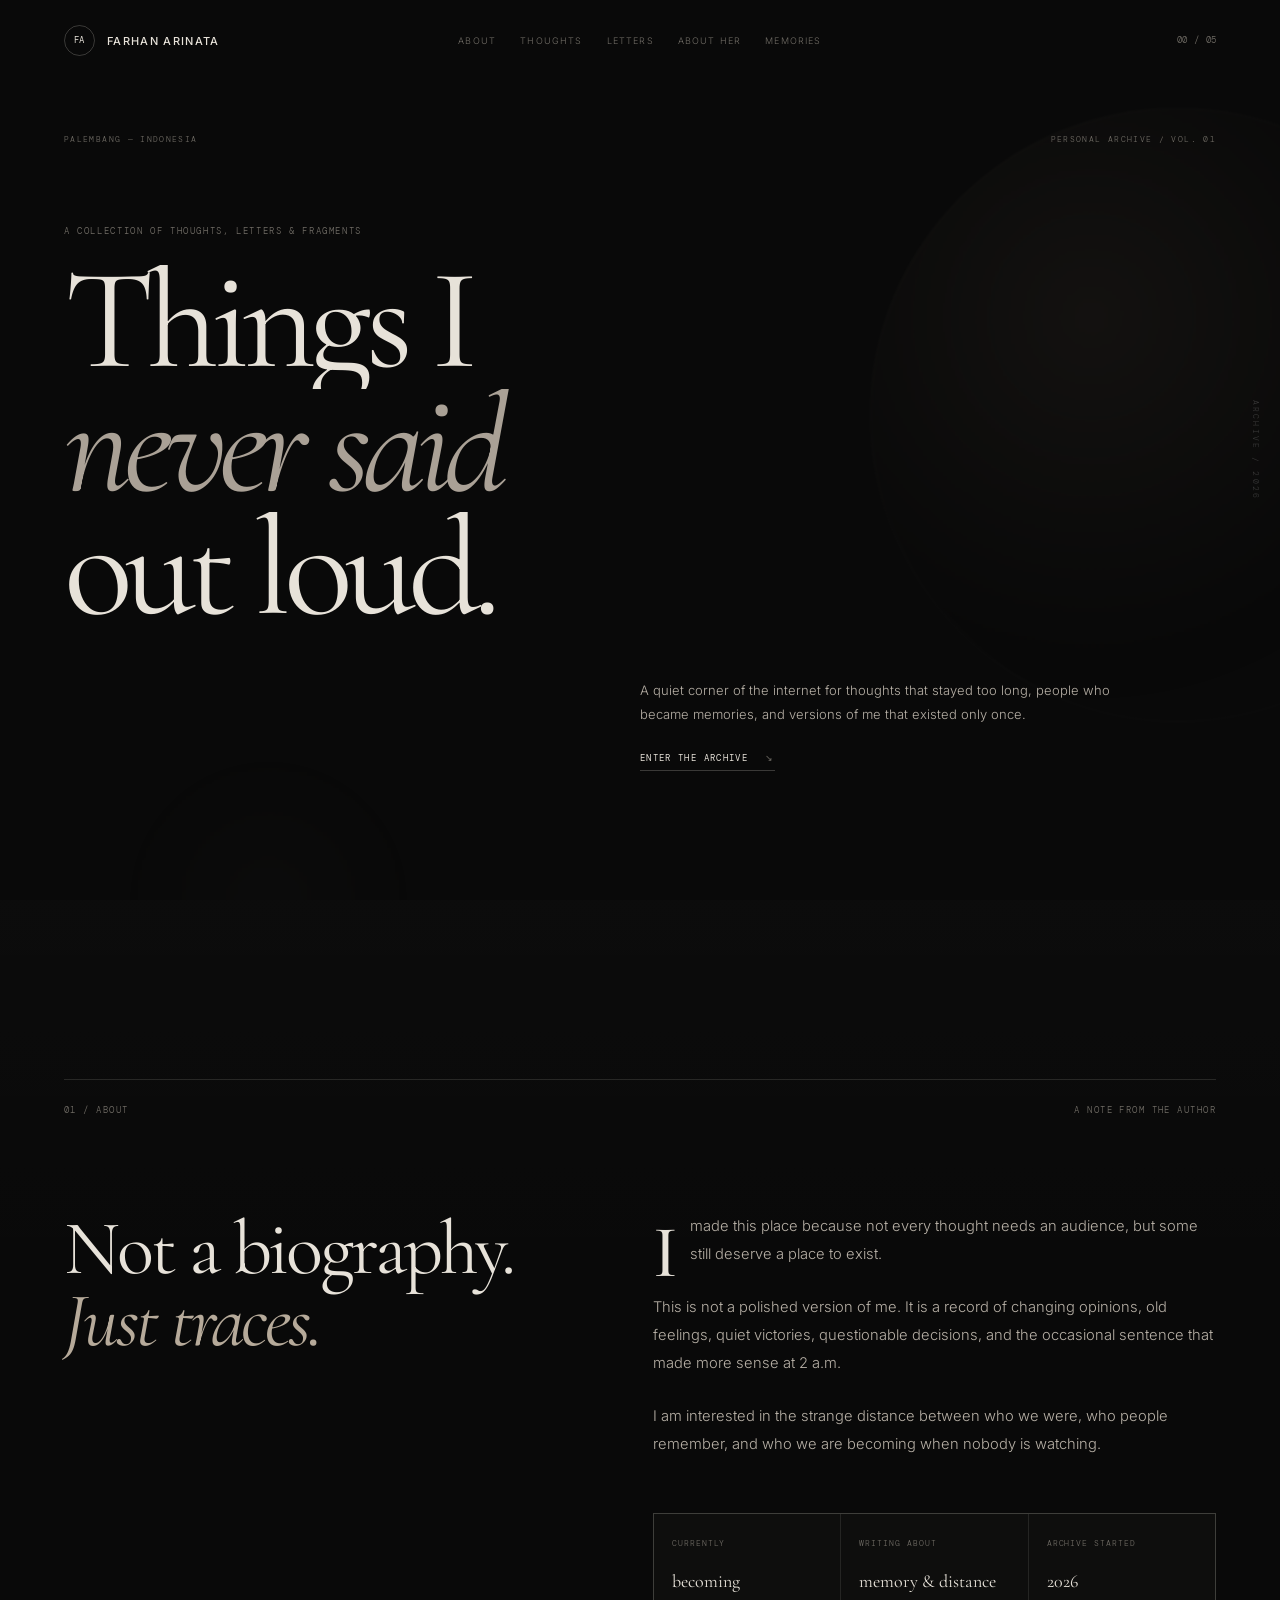
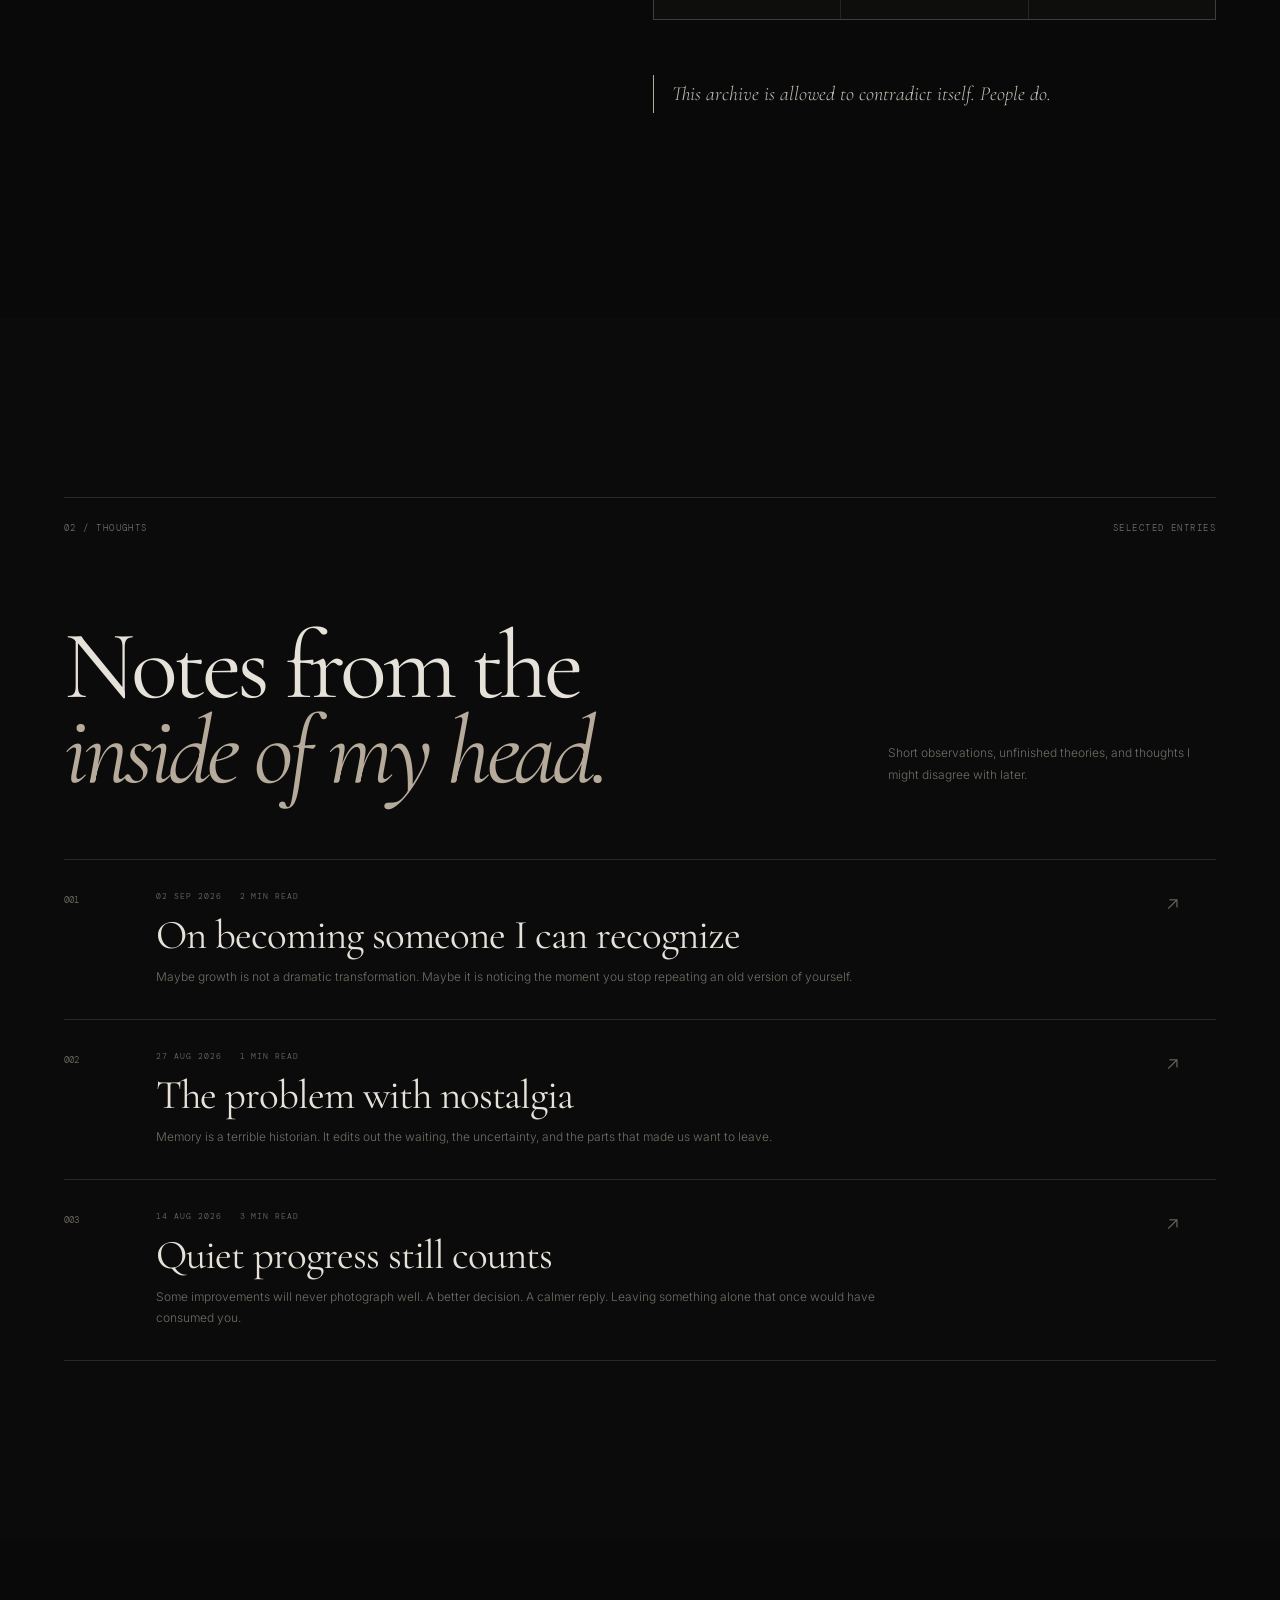
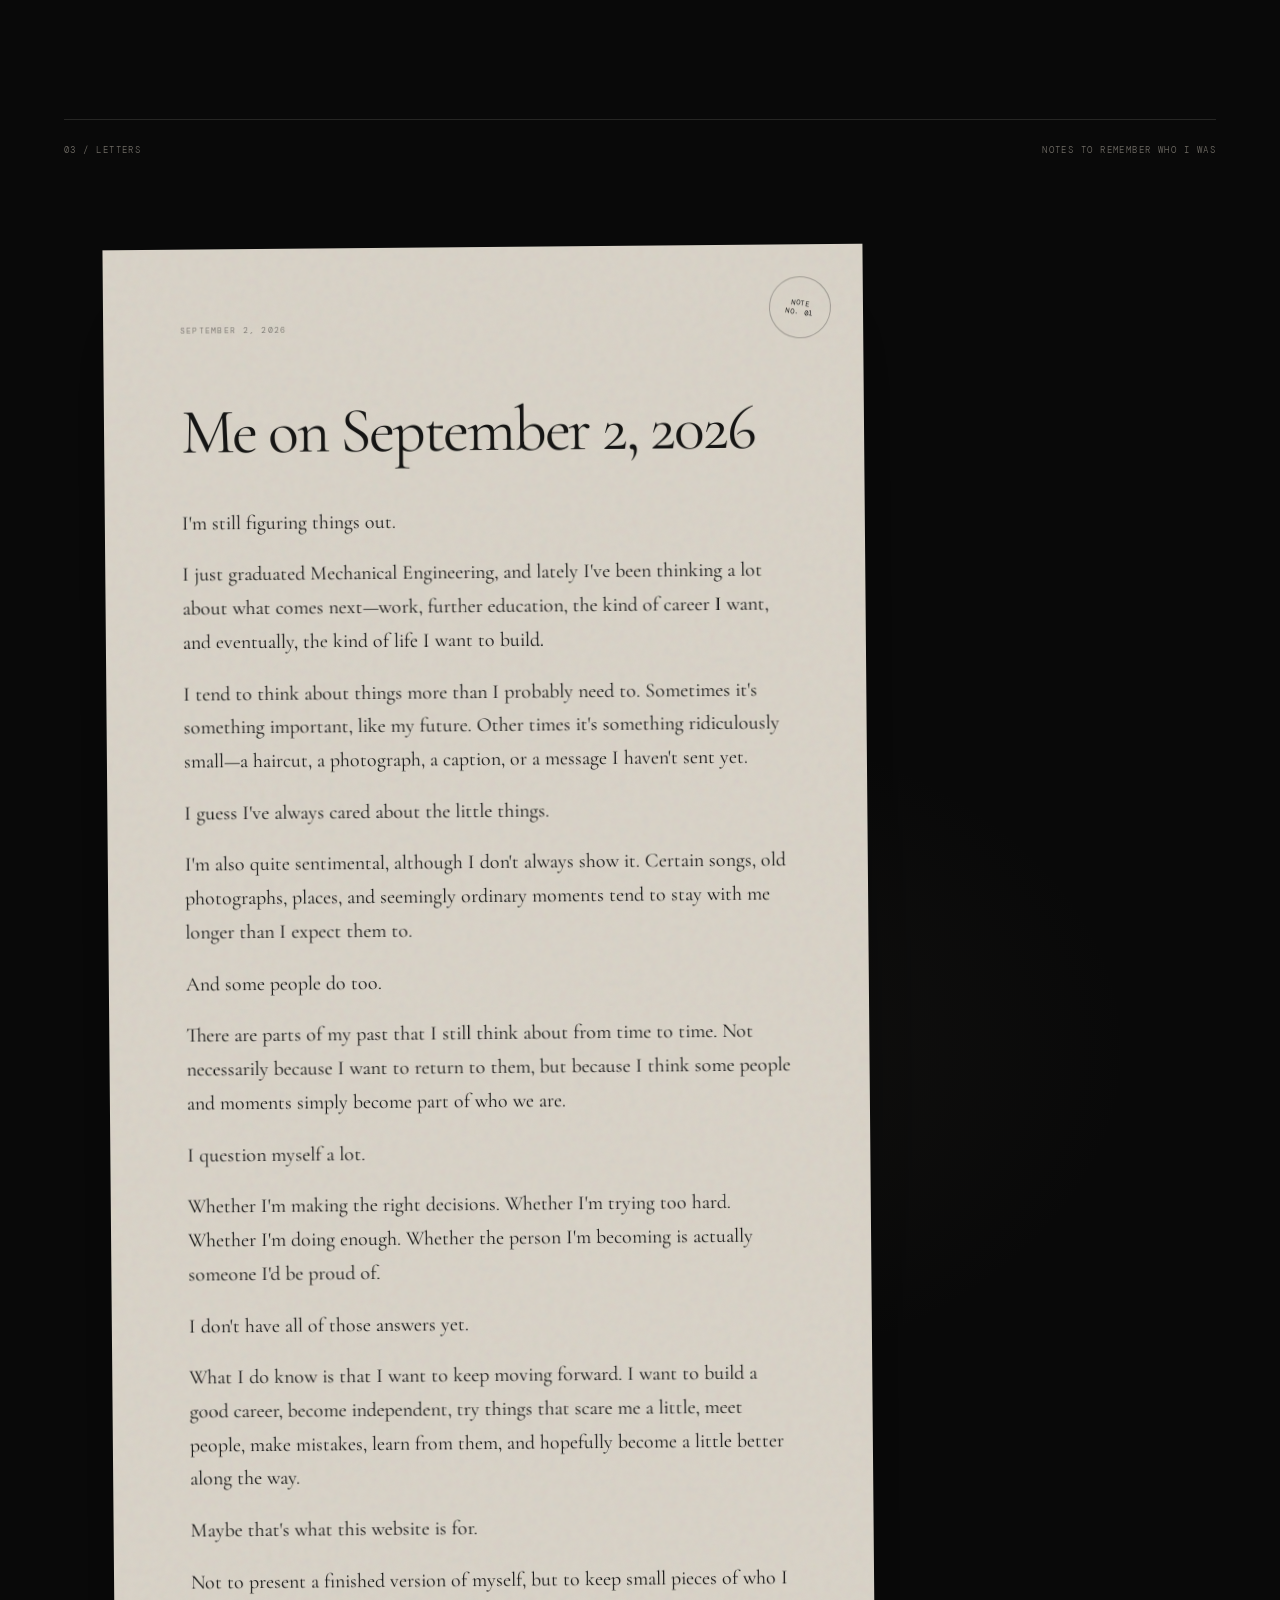
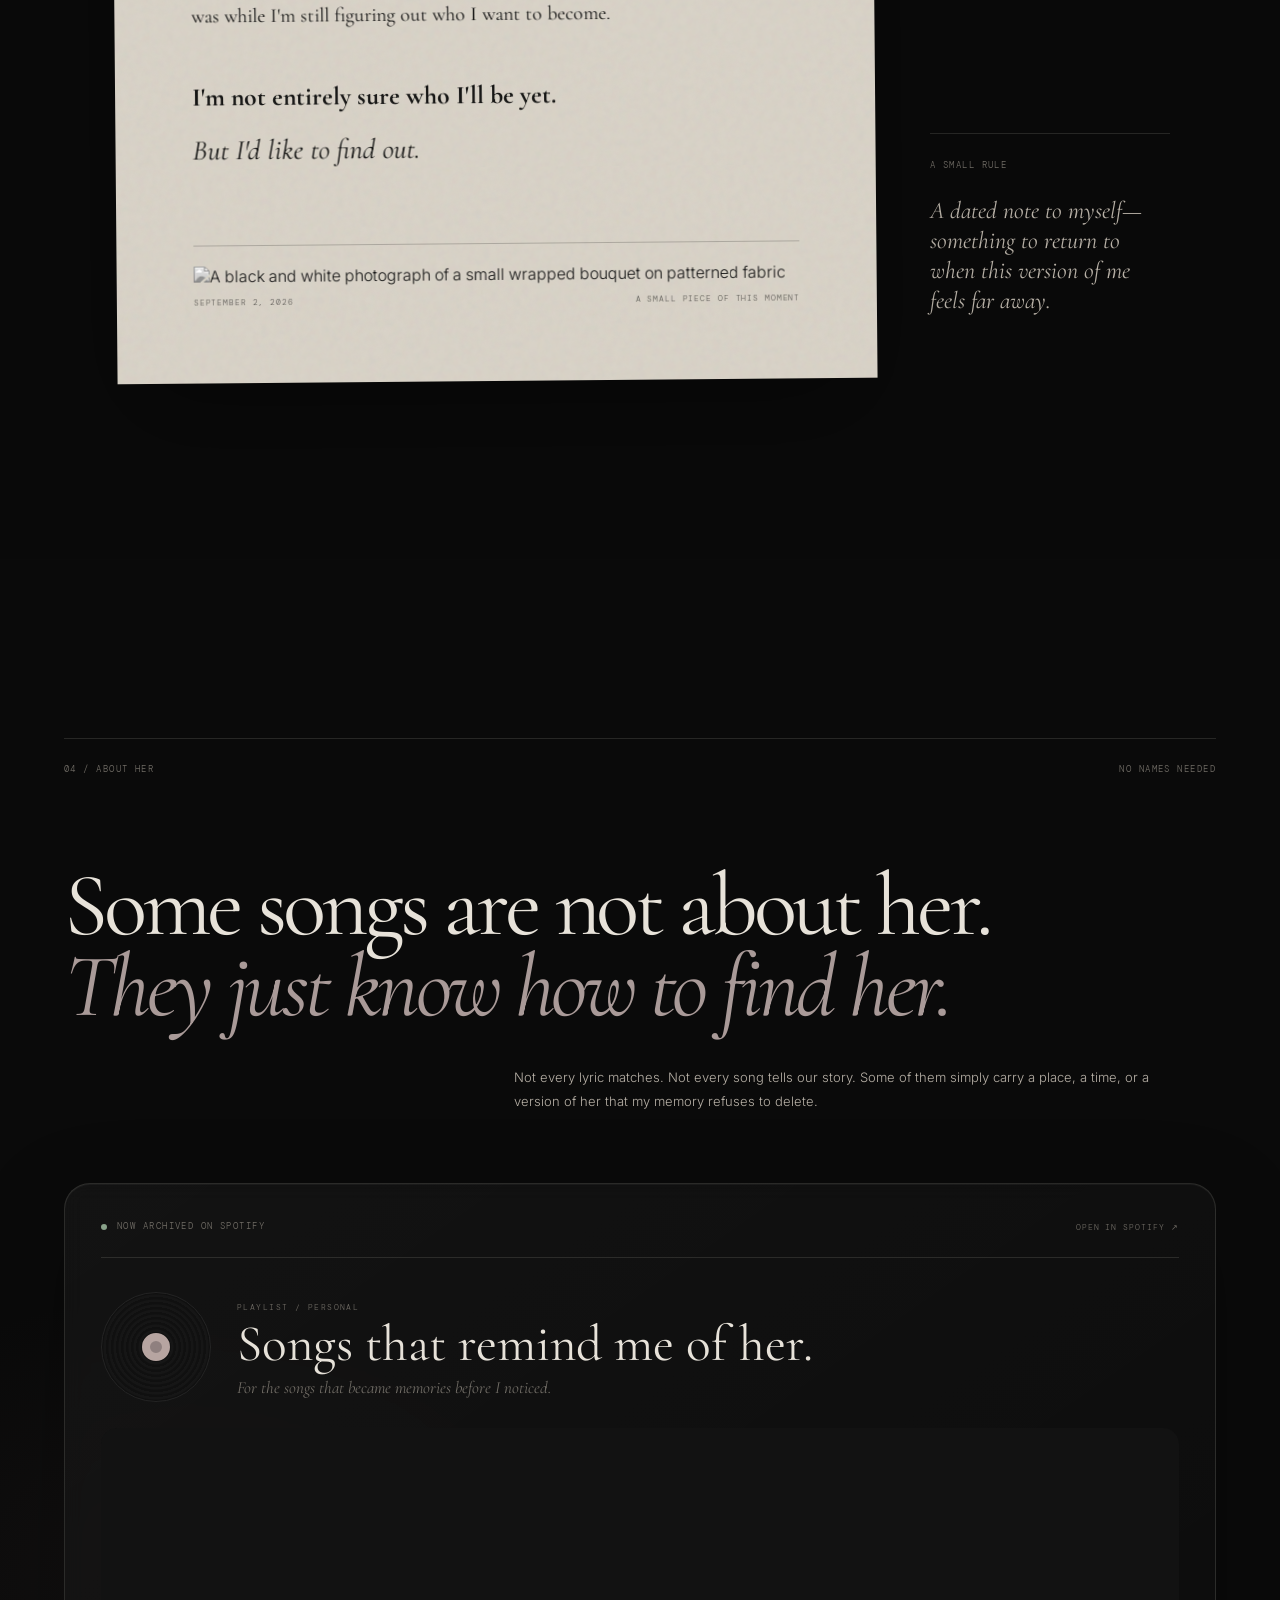
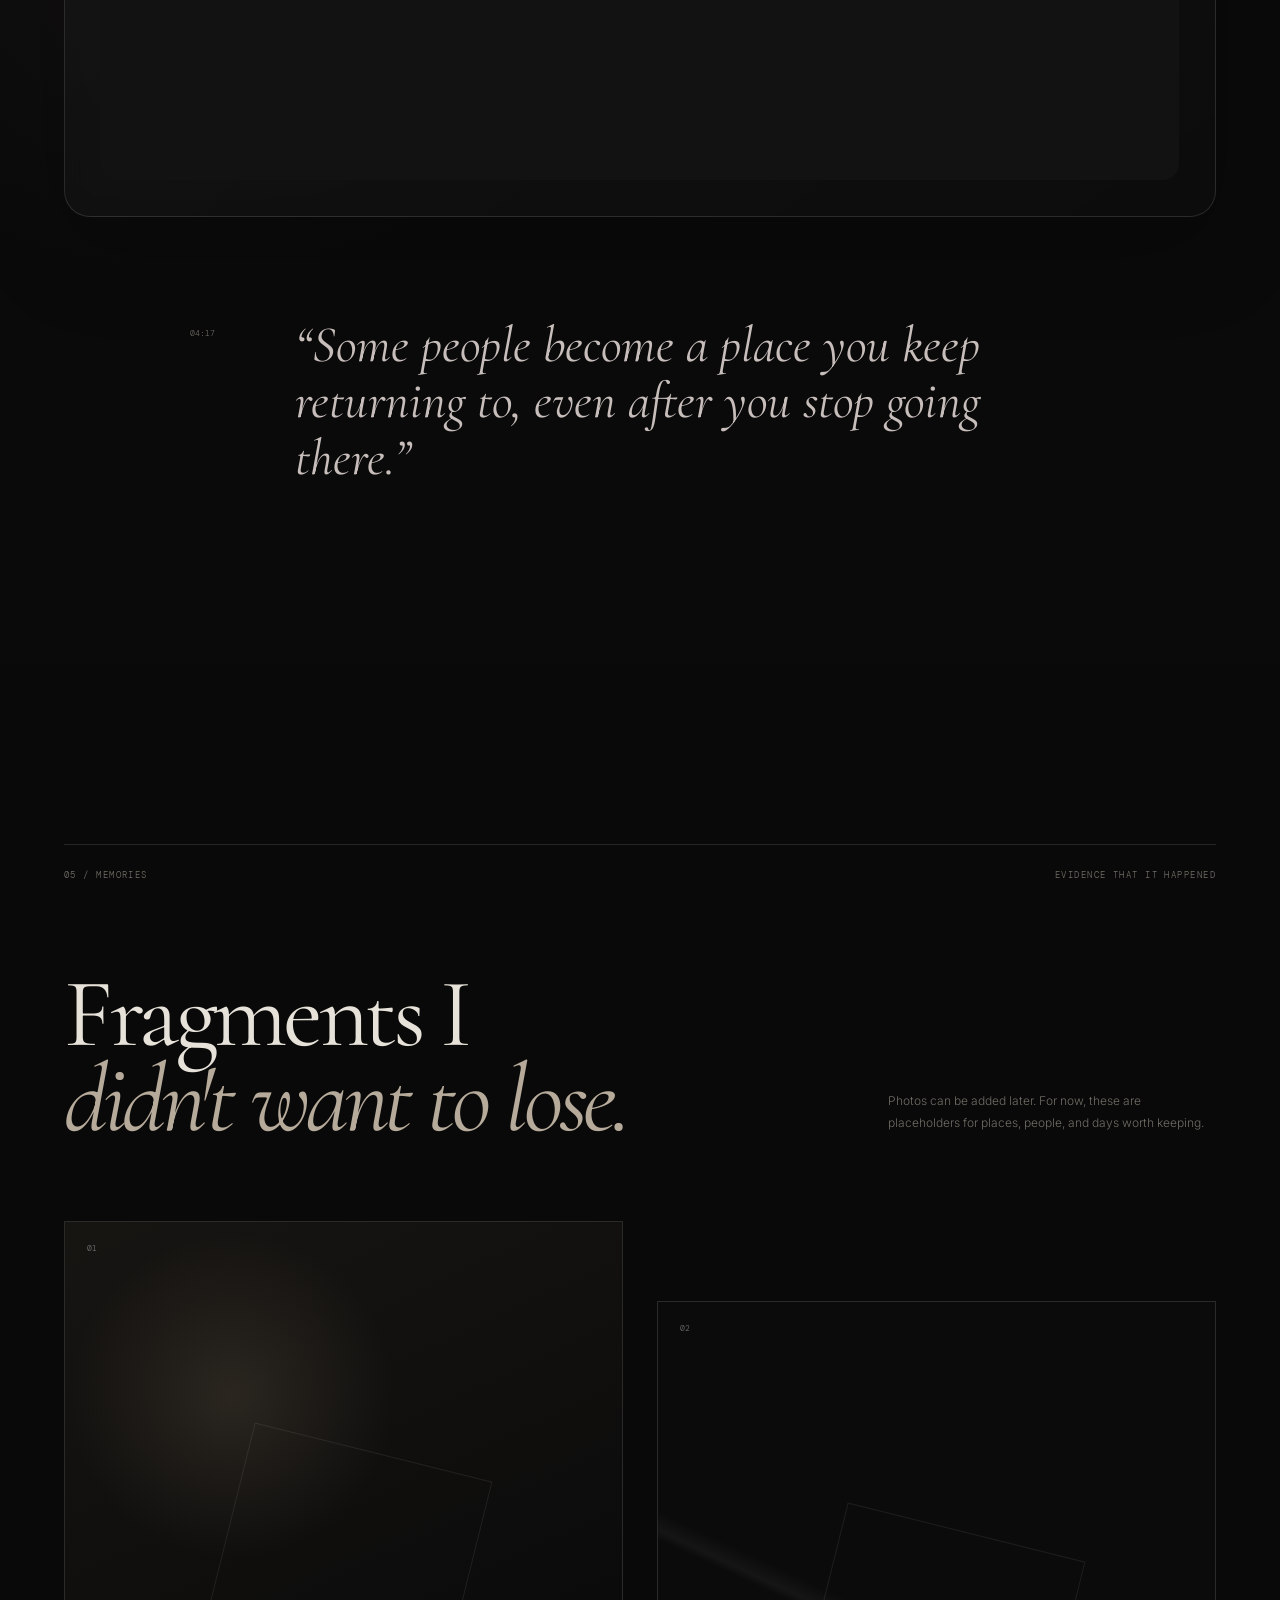
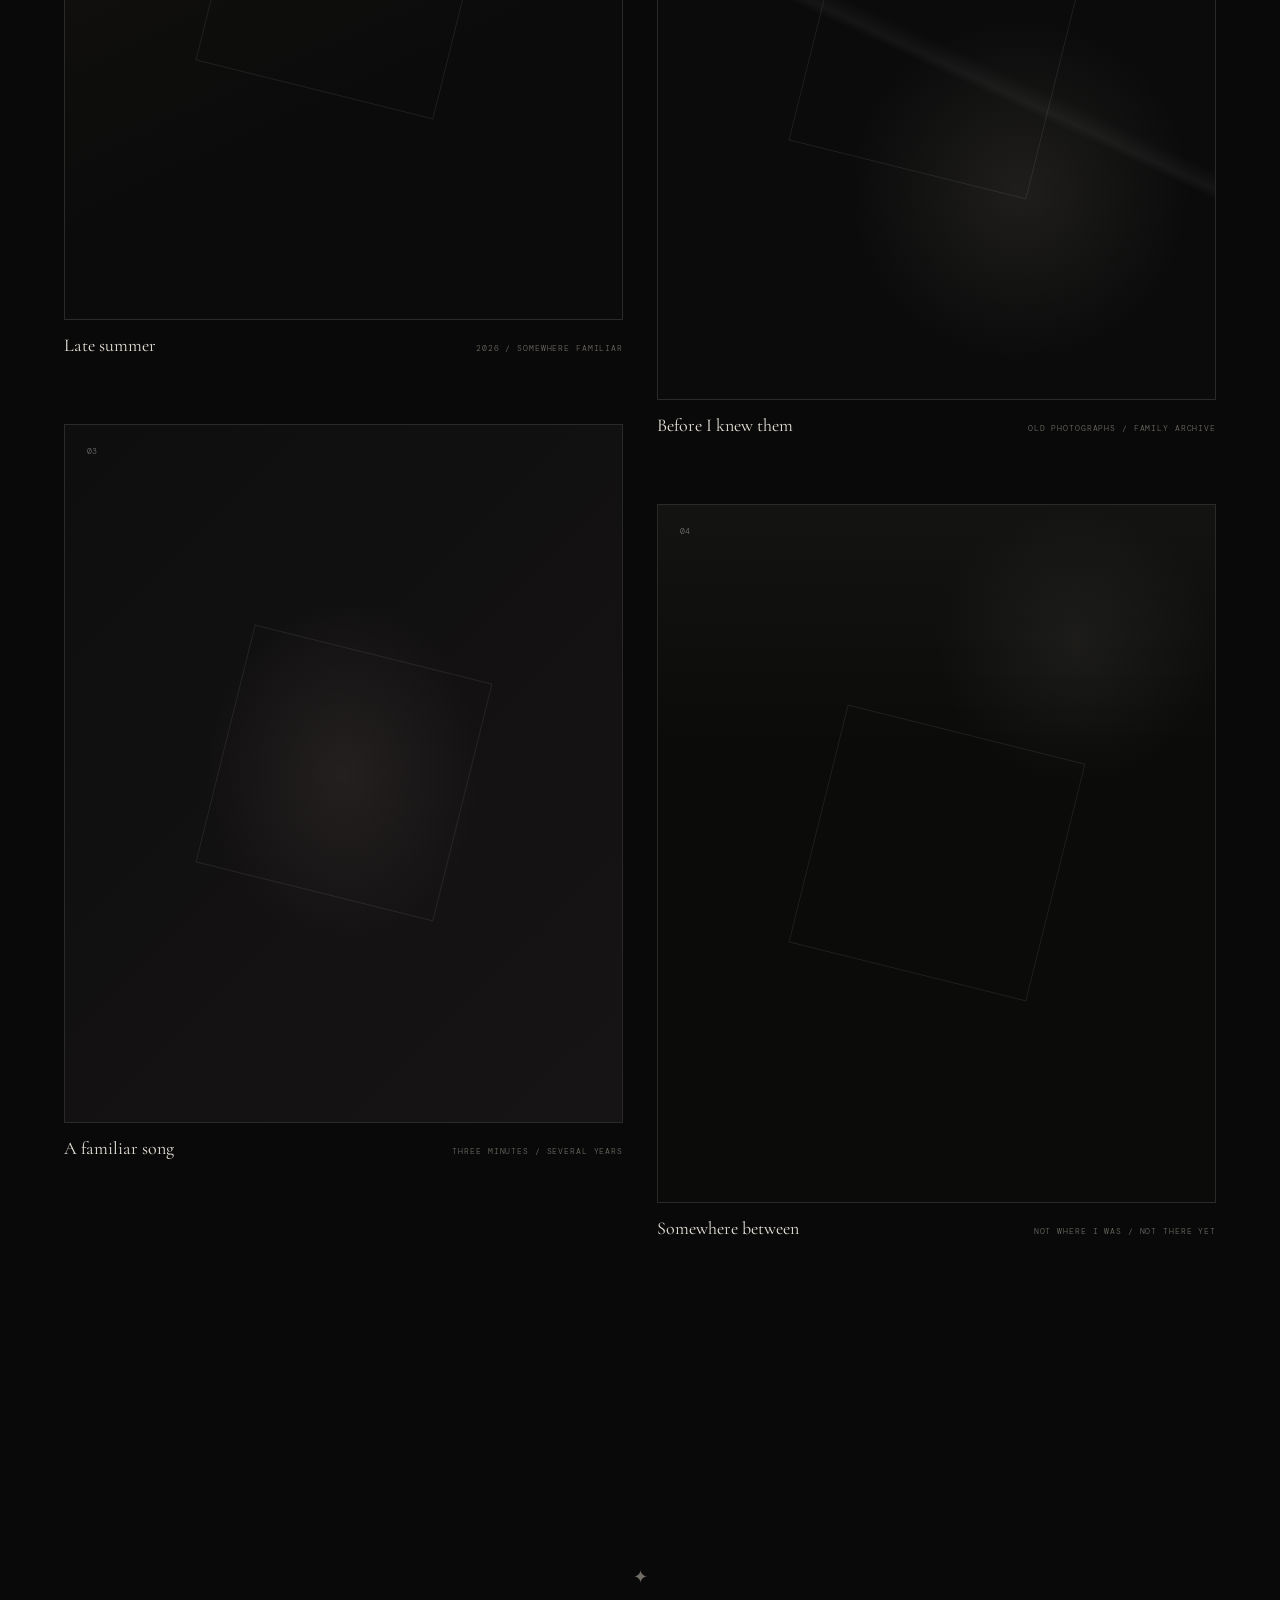
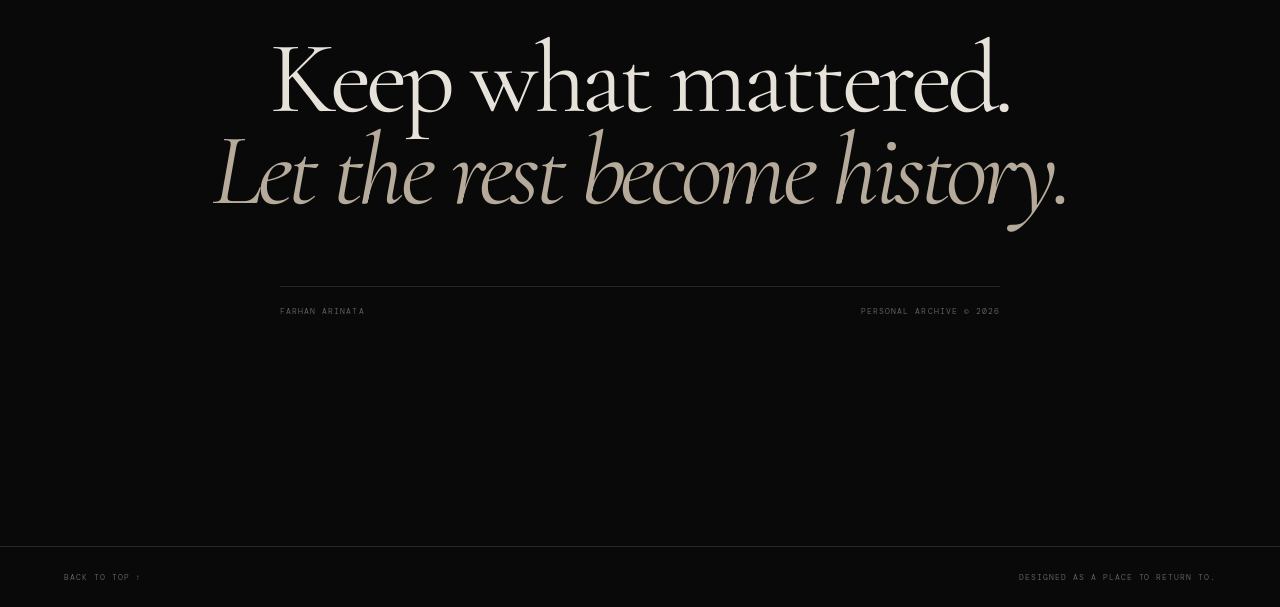
==== commit 7b6557c0: "Add files via upload" ====
--- a/index.html
+++ b/index.html
@@ -176,24 +176,43 @@
       <div class="section-rule"></div>
       <div class="section-meta reveal">
         <span class="mono-label">03 / Letters</span>
-        <span class="mono-label">Mostly unsent</span>
+        <span class="mono-label">Notes to remember who I was</span>
       </div>
 
       <div class="letter-stage reveal">
-        <div class="letter-paper">
-          <div class="letter-stamp">UNSENT<br>NO. 01</div>
-          <p class="letter-date">September, 2026</p>
-          <h2>Dear you,</h2>
-          <p>I don't know if there is still a place for these words in your life.</p>
-          <p>Maybe there doesn't need to be. Some letters are written not to be delivered, but because the heart needed a quieter way to speak.</p>
-          <p>I hope life has been kind to you in the ways I no longer get to see.</p>
-          <p>And I hope that, wherever we are now, we both became a little more like the people we once wanted to be.</p>
-          <span class="signature">— F.</span>
+        <div class="letter-paper about-letter">
+          <div class="letter-stamp">NOTE<br>NO. 01</div>
+          <p class="letter-date">September 2, 2026</p>
+          <h2>Me on September 2, 2026</h2>
+
+          <p>I'm still figuring things out.</p>
+          <p>I just graduated Mechanical Engineering, and lately I've been thinking a lot about what comes next—work, further education, the kind of career I want, and eventually, the kind of life I want to build.</p>
+          <p>I tend to think about things more than I probably need to. Sometimes it's something important, like my future. Other times it's something ridiculously small—a haircut, a photograph, a caption, or a message I haven't sent yet.</p>
+          <p>I guess I've always cared about the little things.</p>
+          <p>I'm also quite sentimental, although I don't always show it. Certain songs, old photographs, places, and seemingly ordinary moments tend to stay with me longer than I expect them to.</p>
+          <p>And some people do too.</p>
+          <p>There are parts of my past that I still think about from time to time. Not necessarily because I want to return to them, but because I think some people and moments simply become part of who we are.</p>
+          <p>I question myself a lot.</p>
+          <p>Whether I'm making the right decisions. Whether I'm trying too hard. Whether I'm doing enough. Whether the person I'm becoming is actually someone I'd be proud of.</p>
+          <p>I don't have all of those answers yet.</p>
+          <p>What I do know is that I want to keep moving forward. I want to build a good career, become independent, try things that scare me a little, meet people, make mistakes, learn from them, and hopefully become a little better along the way.</p>
+          <p>Maybe that's what this website is for.</p>
+          <p>Not to present a finished version of myself, but to keep small pieces of who I was while I'm still figuring out who I want to become.</p>
+          <p class="letter-emphasis"><strong>I'm not entirely sure who I'll be yet.</strong></p>
+          <p class="letter-final"><em>But I'd like to find out.</em></p>
+
+          <figure class="letter-photo">
+            <img src="images/september-2-2026.jpeg" alt="A black and white photograph of a small wrapped bouquet on patterned fabric">
+            <figcaption>
+              <span>September 2, 2026</span>
+              <span>a small piece of this moment</span>
+            </figcaption>
+          </figure>
         </div>
 
         <div class="letter-sidecopy">
           <span class="mono-label">A small rule</span>
-          <p>Not everything written here was meant to arrive somewhere.</p>
+          <p>A dated note to myself—something to return to when this version of me feels far away.</p>
         </div>
       </div>
     </section>
--- a/style.css
+++ b/style.css
@@ -919,3 +919,49 @@
   .reveal { opacity: 1; transform: none; }
   .hero-title .line > span { transform: none; }
 }
+
+
+/* V3 — dated personal note + photograph */
+.about-letter { min-height: 0; }
+.about-letter h2 {
+  max-width: 600px;
+  font-size: clamp(42px, 5vw, 70px);
+  line-height: .95;
+  letter-spacing: -.035em;
+  margin-bottom: 44px;
+}
+.about-letter > p:not(.letter-date):not(.letter-emphasis):not(.letter-final) { max-width: 620px; }
+.letter-emphasis {
+  margin-top: 42px !important;
+  font-size: clamp(21px, 2vw, 27px) !important;
+}
+.letter-final {
+  margin-top: -10px !important;
+  font-size: clamp(22px, 2.2vw, 30px) !important;
+}
+.letter-photo {
+  margin: 70px 0 0;
+  padding-top: 20px;
+  border-top: 1px solid rgba(21,21,20,.22);
+}
+.letter-photo img {
+  display: block;
+  width: 100%;
+  height: auto;
+  max-height: 900px;
+  object-fit: cover;
+  filter: grayscale(100%);
+}
+.letter-photo figcaption {
+  padding-top: 12px;
+  border-top: 0;
+  color: rgba(21,21,20,.62);
+}
+.letter-photo figcaption span { color: inherit; }
+
+@media (max-width: 680px) {
+  .about-letter h2 { font-size: 46px; margin-bottom: 35px; }
+  .letter-photo { margin-top: 52px; }
+  .letter-photo figcaption { flex-direction: column; gap: 6px; }
+  .letter-photo figcaption span { text-align: left; }
+}
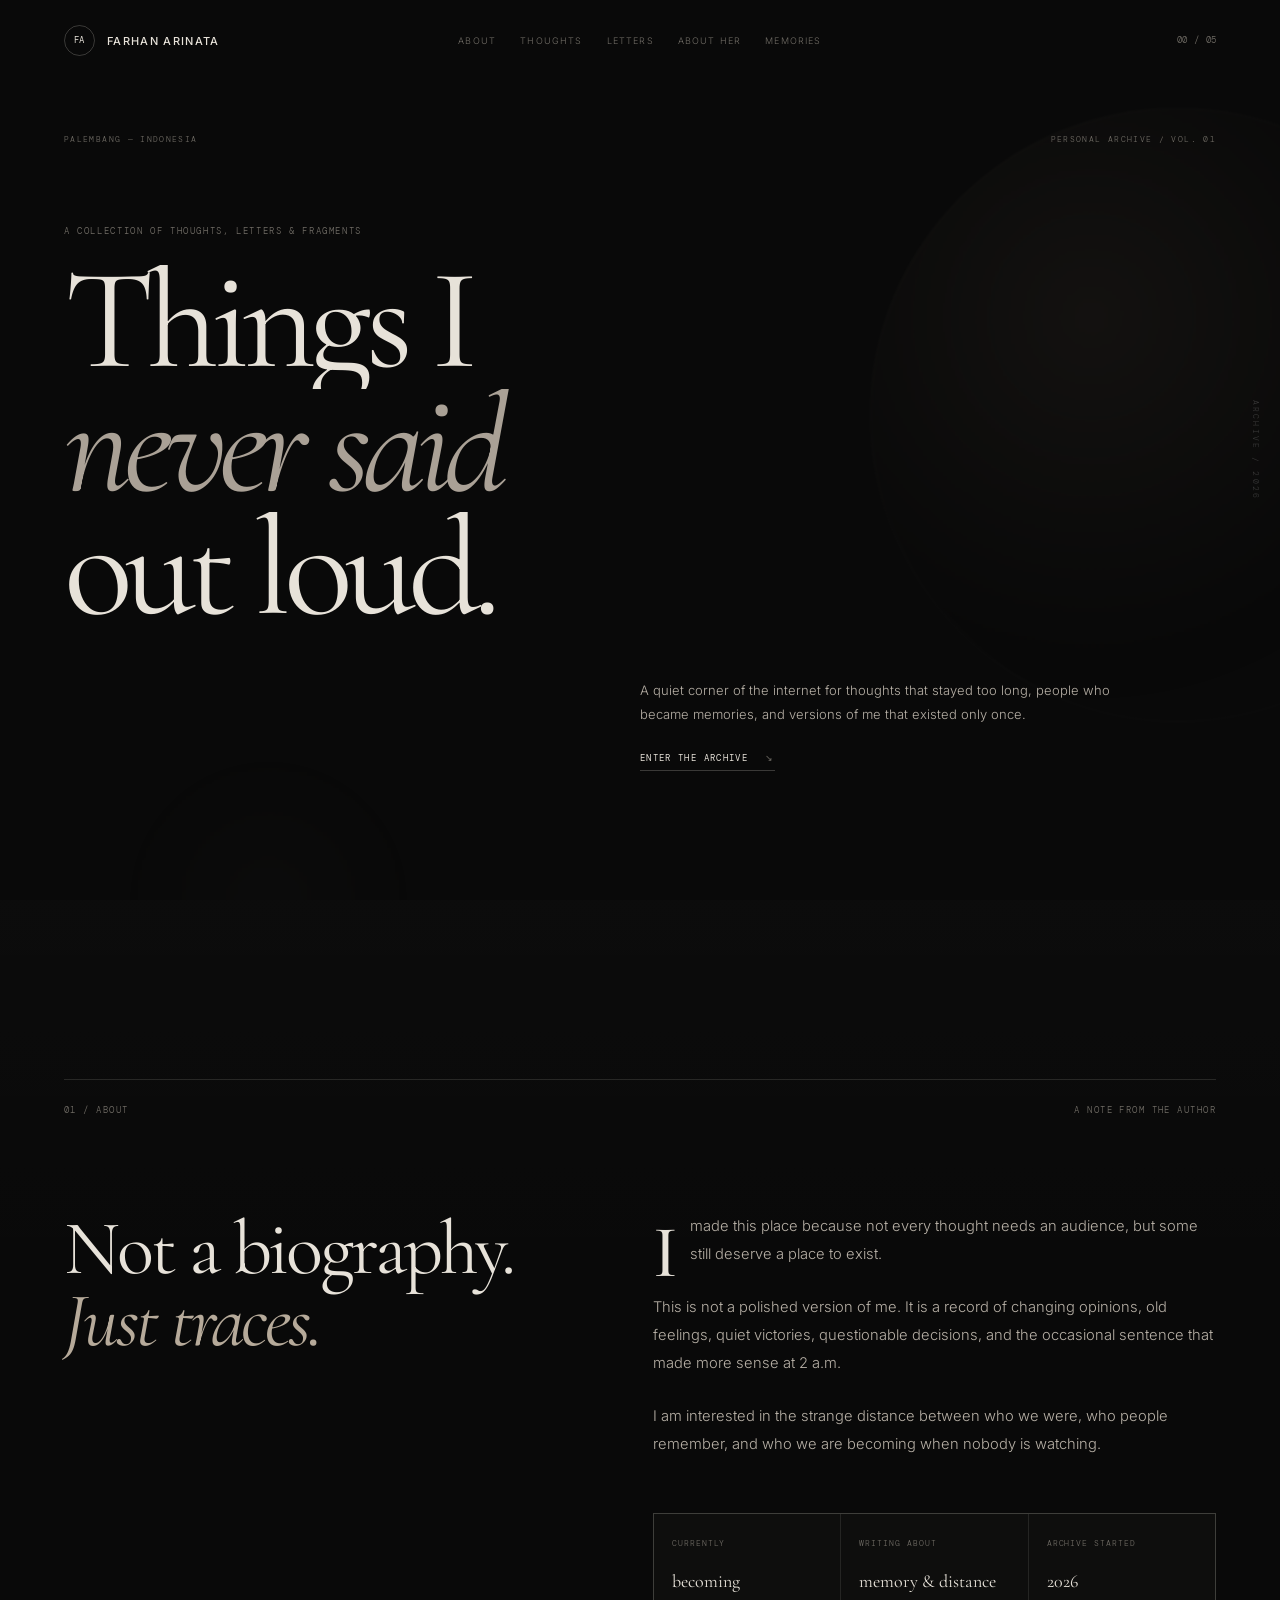
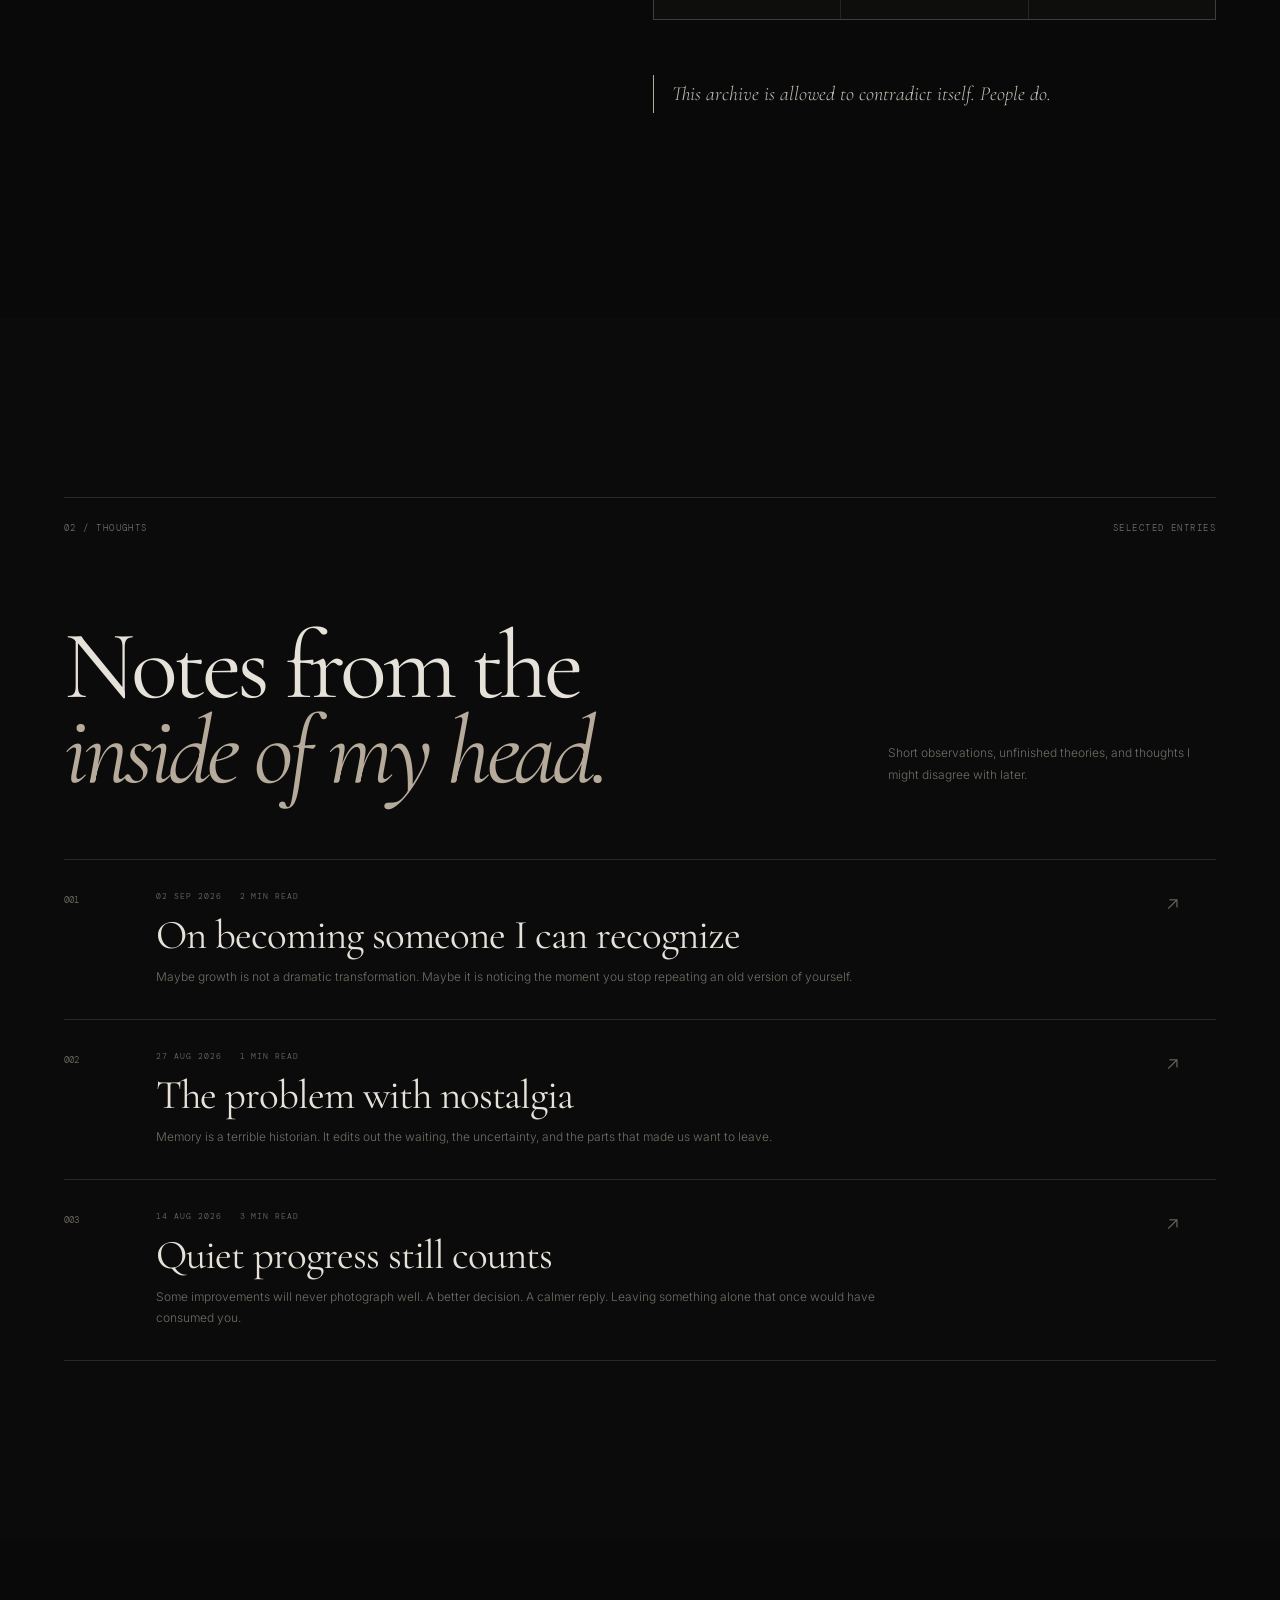
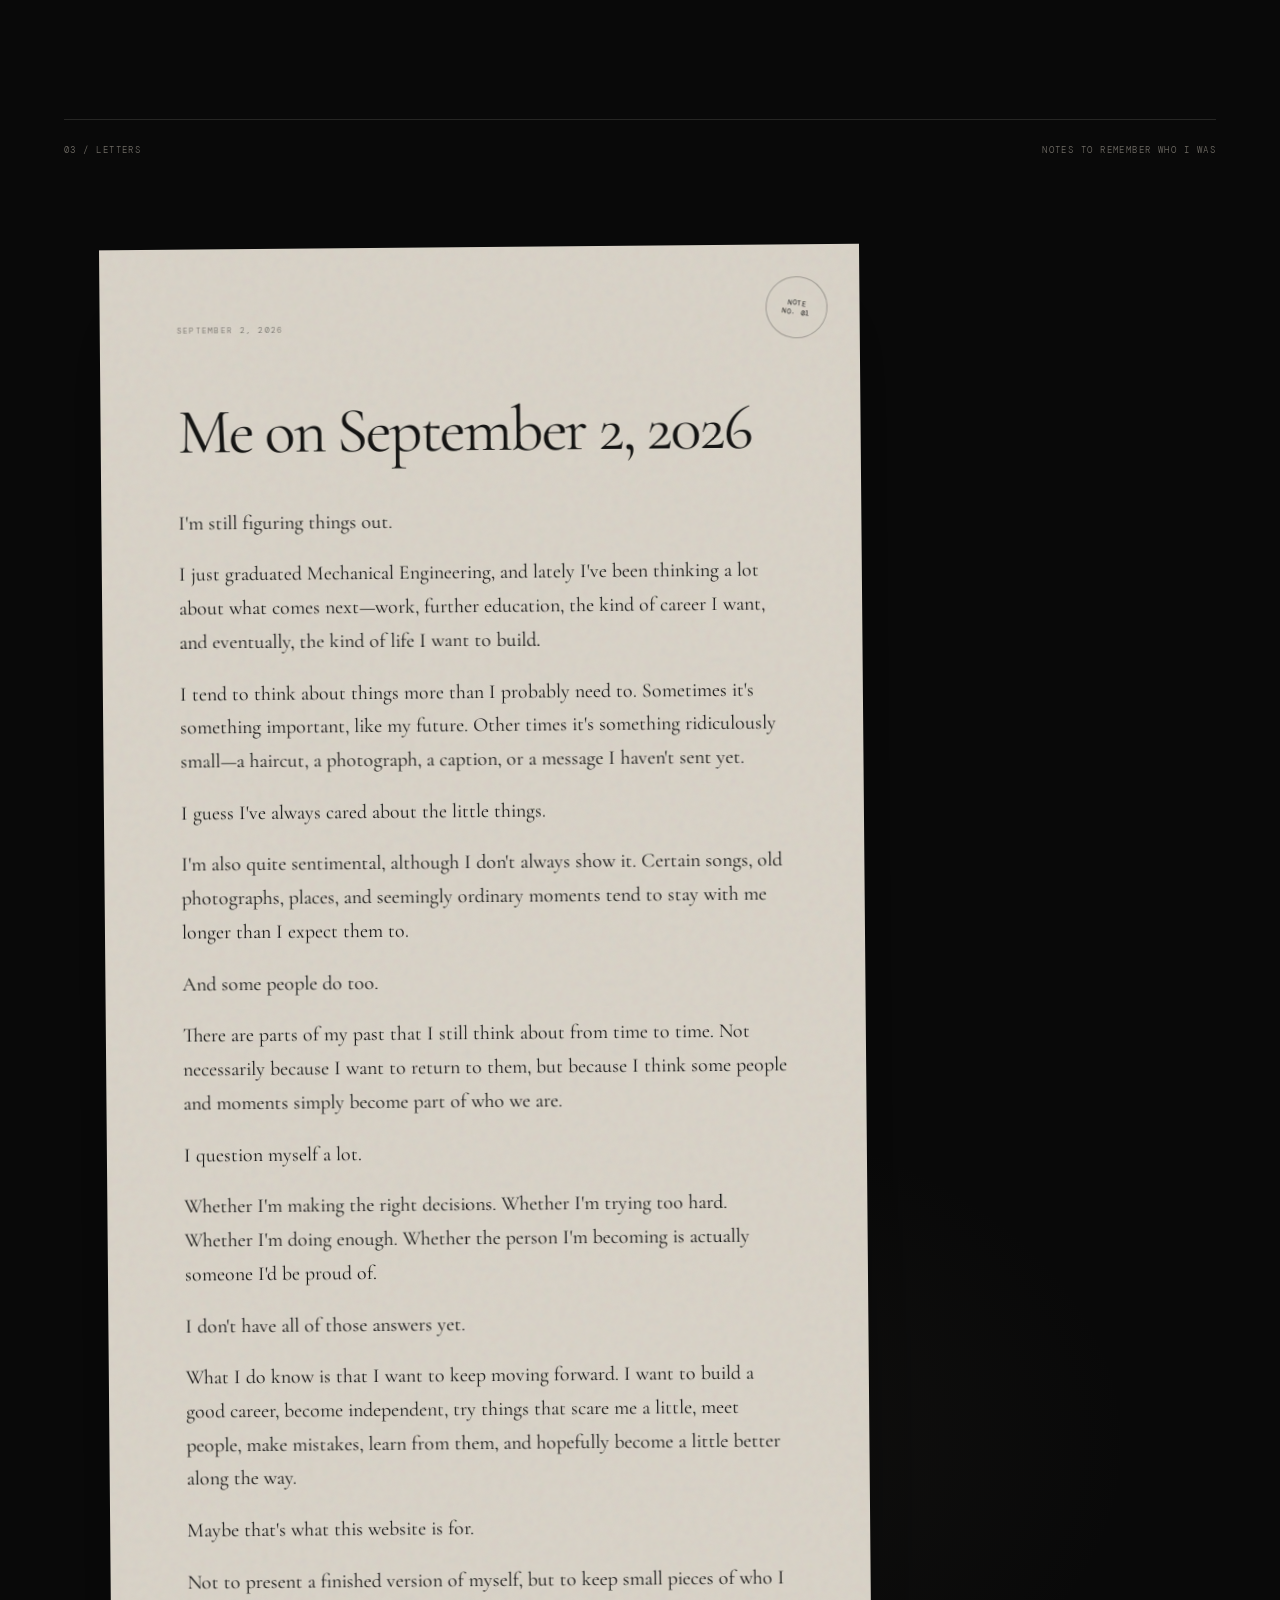
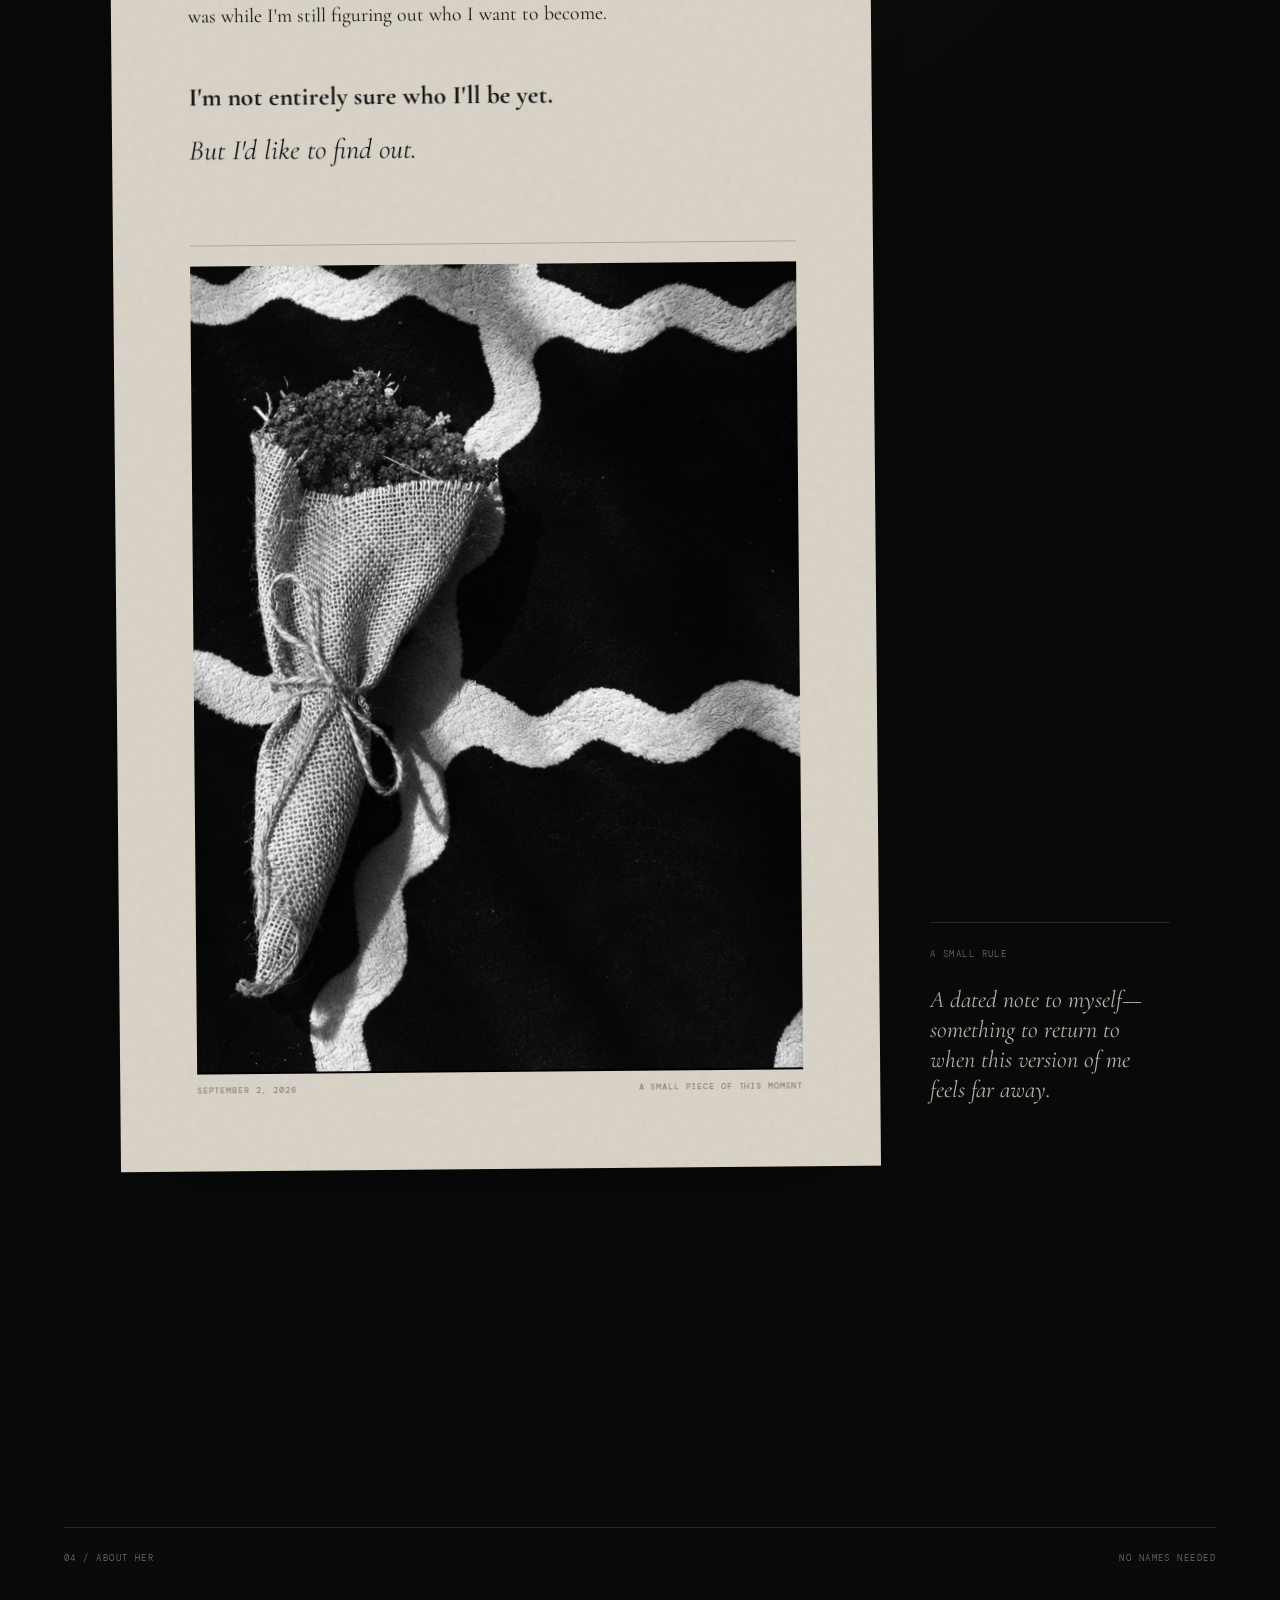
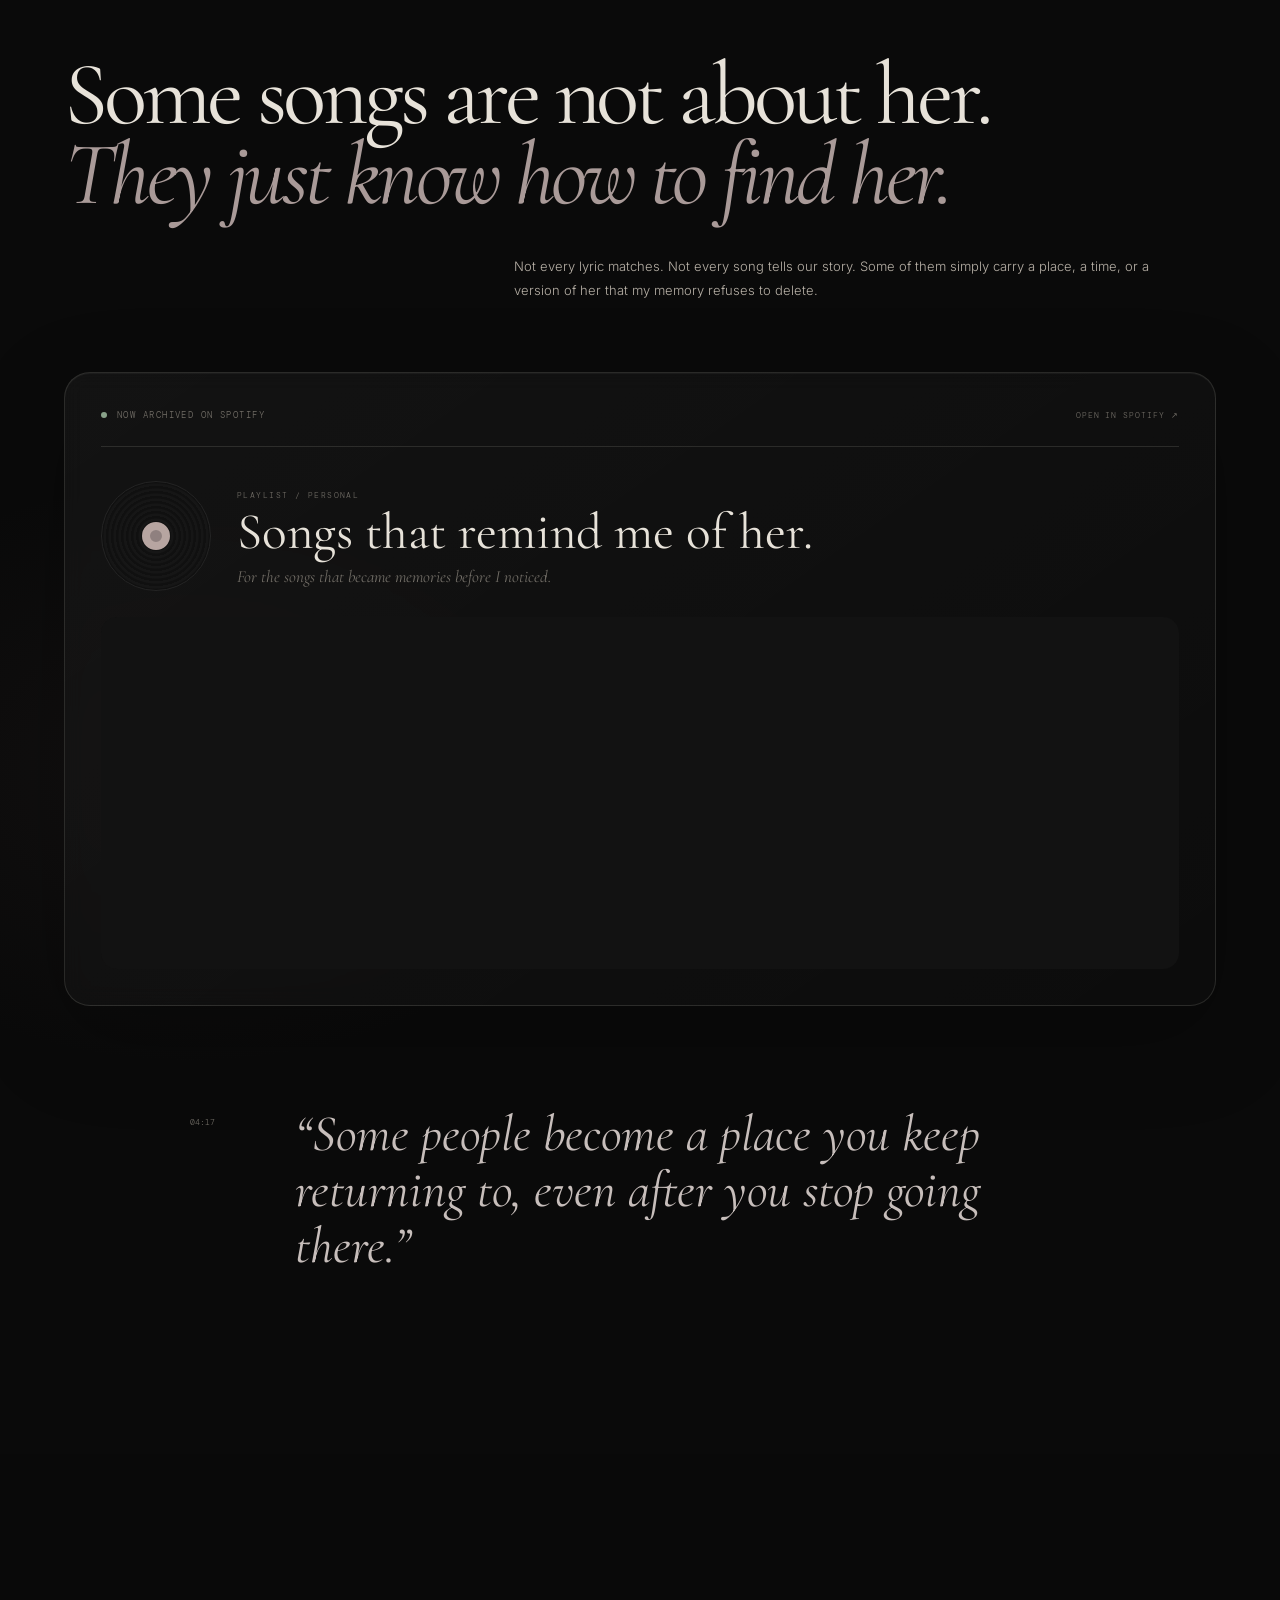
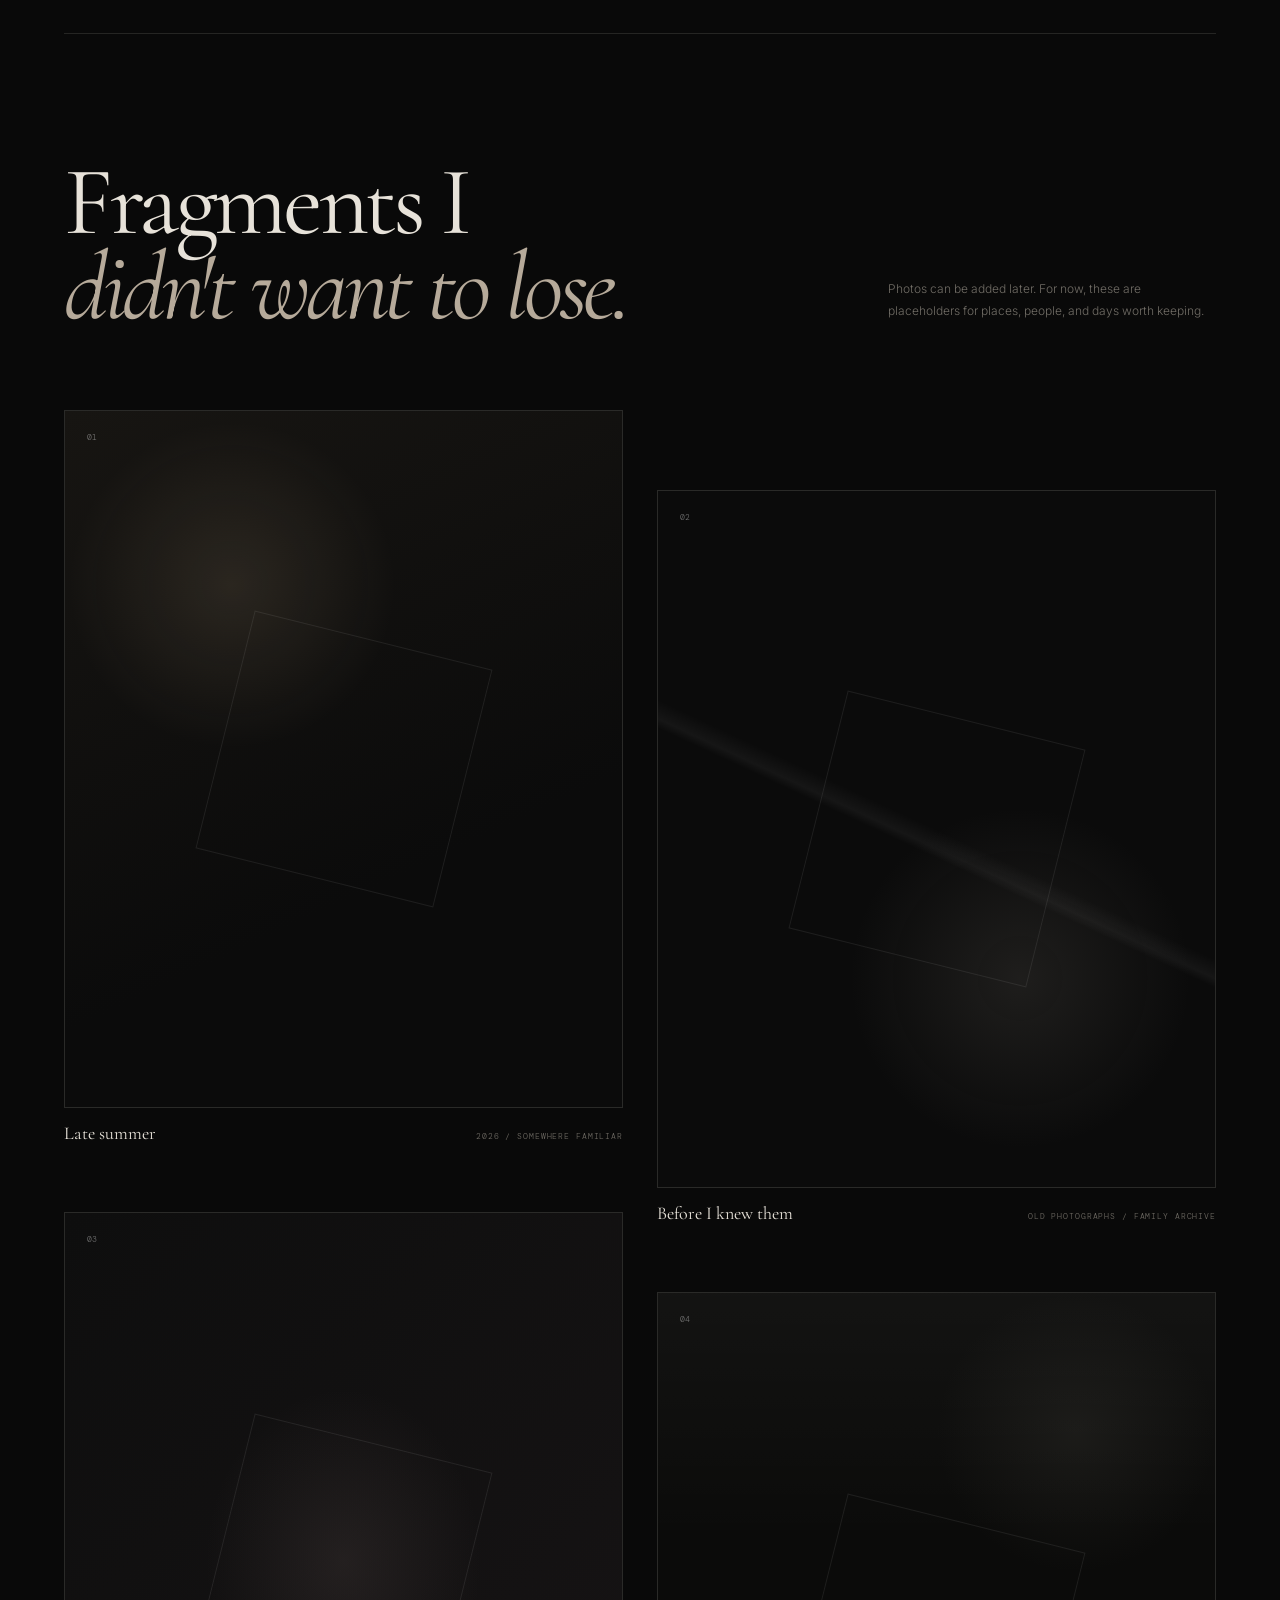
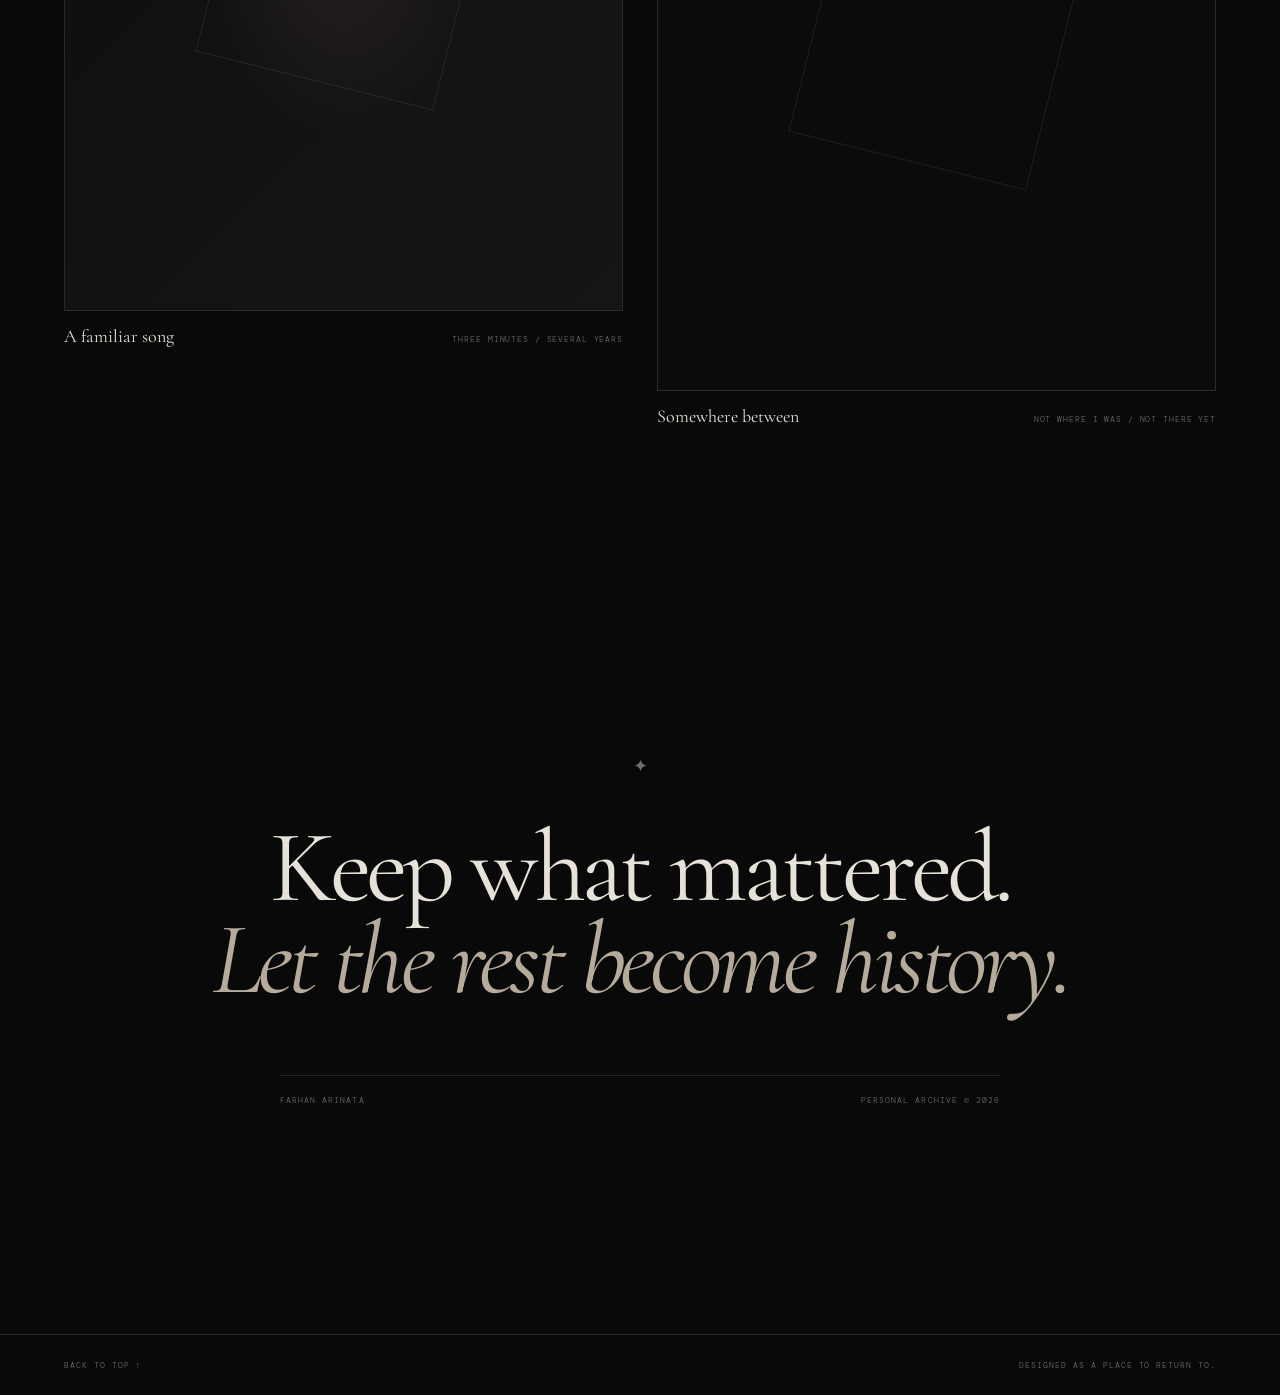
==== commit 562daca5: "Update index.html" ====
--- a/index.html
+++ b/index.html
@@ -202,7 +202,7 @@
           <p class="letter-final"><em>But I'd like to find out.</em></p>
 
           <figure class="letter-photo">
-            <img src="images/september-2-2026.jpeg" alt="A black and white photograph of a small wrapped bouquet on patterned fabric">
+            <img src="september-2-2026.jpeg" alt="A black and white photograph of a small wrapped bouquet on patterned fabric">
             <figcaption>
               <span>September 2, 2026</span>
               <span>a small piece of this moment</span>
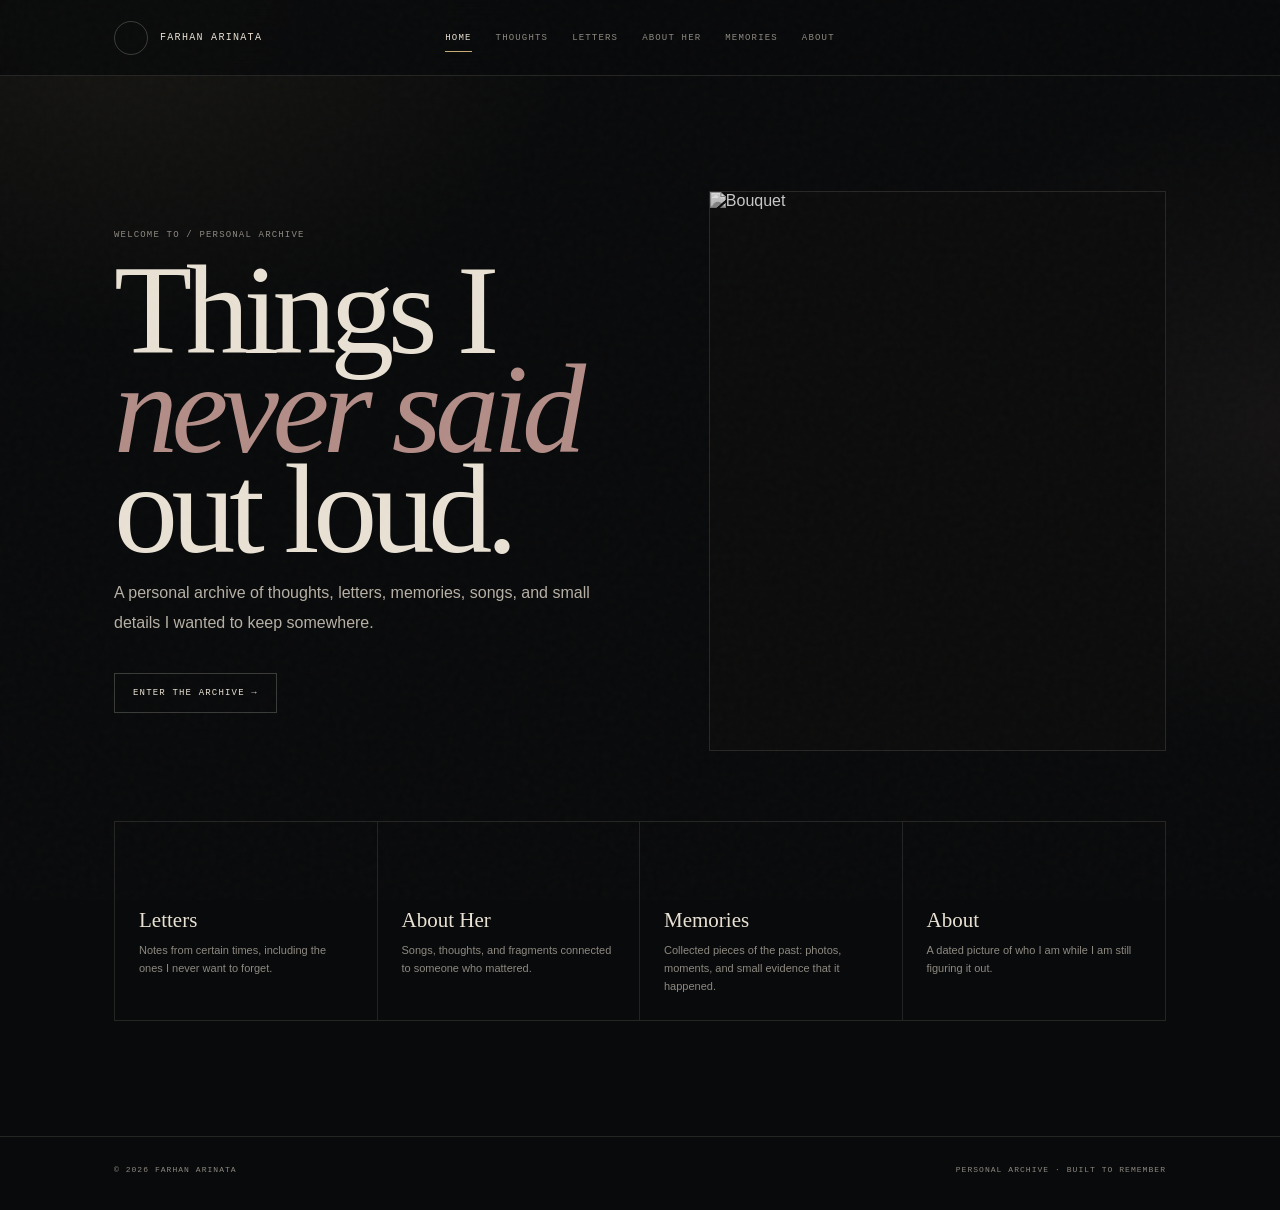
==== commit 589a9e8c: "Add files via upload" ====
--- a/index.html
+++ b/index.html
@@ -1,323 +1 @@
-<!doctype html>
-<html lang="en">
-<head>
-  <meta charset="utf-8" />
-  <meta name="viewport" content="width=device-width, initial-scale=1" />
-  <meta name="theme-color" content="#090909" />
-  <meta name="description" content="Farhan Arinata — a personal archive of thoughts, letters, memories, and things that were easier to write than to say." />
-  <meta property="og:title" content="Farhan Arinata — Personal Archive" />
-  <meta property="og:description" content="A quiet archive of thoughts, letters, memories, and unfinished sentences." />
-  <title>Farhan Arinata — Personal Archive</title>
-
-  <link rel="preconnect" href="https://fonts.googleapis.com">
-  <link rel="preconnect" href="https://fonts.gstatic.com" crossorigin>
-  <link href="https://fonts.googleapis.com/css2?family=Cormorant+Garamond:ital,wght@0,400;0,500;1,400;1,500&family=DM+Mono:wght@300;400&family=Inter:wght@300;400;500;600&display=swap" rel="stylesheet">
-  <link rel="stylesheet" href="style.css" />
-</head>
-<body>
-  <div class="noise" aria-hidden="true"></div>
-  <div class="cursor-glow" aria-hidden="true"></div>
-  <div class="scroll-progress" aria-hidden="true"><span></span></div>
-
-  <div class="preloader" aria-hidden="true">
-    <div class="preloader-inner">
-      <span class="preloader-mark">FA</span>
-      <span class="preloader-line"></span>
-      <span class="preloader-copy">opening the archive</span>
-    </div>
-  </div>
-
-  <header class="site-header" data-header>
-    <a class="brand magnetic" href="#home" aria-label="Farhan Arinata — Home">
-      <span class="brand-mark">FA</span>
-      <span class="brand-name">Farhan Arinata</span>
-    </a>
-
-    <button class="menu-button" type="button" aria-label="Open navigation" aria-expanded="false" data-menu-button>
-      <span></span><span></span>
-    </button>
-
-    <nav class="desktop-nav" aria-label="Primary navigation">
-      <a href="#about">About</a>
-      <a href="#thoughts">Thoughts</a>
-      <a href="#letters">Letters</a>
-      <a href="#her">About her</a>
-      <a href="#memories">Memories</a>
-    </nav>
-
-    <div class="nav-index" aria-hidden="true">
-      <span data-current-section>00</span><span>/</span><span>05</span>
-    </div>
-  </header>
-
-  <aside class="mobile-menu" data-mobile-menu aria-hidden="true">
-    <div class="mobile-menu-inner">
-      <span class="mono-label">Navigation</span>
-      <nav>
-        <a href="#home"><span>00</span>Home</a>
-        <a href="#about"><span>01</span>About</a>
-        <a href="#thoughts"><span>02</span>Thoughts</a>
-        <a href="#letters"><span>03</span>Letters</a>
-        <a href="#her"><span>04</span>About her</a>
-        <a href="#memories"><span>05</span>Memories</a>
-      </nav>
-      <p>Some things are easier to write.</p>
-    </div>
-  </aside>
-
-  <main>
-    <section id="home" class="hero section" data-section="00">
-      <div class="hero-ambient" aria-hidden="true">
-        <span class="orb orb-a"></span>
-        <span class="orb orb-b"></span>
-        <span class="vertical-word">ARCHIVE / 2026</span>
-      </div>
-
-      <div class="hero-topline reveal">
-        <span>Palembang — Indonesia</span>
-        <span>Personal archive / vol. 01</span>
-      </div>
-
-      <div class="hero-copy">
-        <p class="kicker reveal">A collection of thoughts, letters & fragments</p>
-        <h1 class="hero-title" aria-label="Things I never said out loud">
-          <span class="line"><span>Things I</span></span>
-          <span class="line"><span class="serif italic">never said</span></span>
-          <span class="line"><span>out loud.</span></span>
-        </h1>
-        <div class="hero-bottom reveal">
-          <p>
-            A quiet corner of the internet for thoughts that stayed too long,
-            people who became memories, and versions of me that existed only once.
-          </p>
-          <a class="text-link magnetic" href="#thoughts">Enter the archive <span>↘</span></a>
-        </div>
-      </div>
-
-      <div class="scroll-cue reveal" aria-hidden="true">
-        <span>scroll</span>
-        <i></i>
-      </div>
-    </section>
-
-    <section id="about" class="section editorial" data-section="01">
-      <div class="section-rule"></div>
-      <div class="section-meta reveal">
-        <span class="mono-label">01 / About</span>
-        <span class="mono-label">A note from the author</span>
-      </div>
-
-      <div class="editorial-grid">
-        <div class="sticky-title reveal">
-          <h2>Not a biography.<br><em>Just traces.</em></h2>
-        </div>
-        <div class="prose reveal">
-          <p class="dropcap">I made this place because not every thought needs an audience, but some still deserve a place to exist.</p>
-          <p>This is not a polished version of me. It is a record of changing opinions, old feelings, quiet victories, questionable decisions, and the occasional sentence that made more sense at 2 a.m.</p>
-          <p>I am interested in the strange distance between who we were, who people remember, and who we are becoming when nobody is watching.</p>
-
-          <div class="micro-grid">
-            <div><span>Currently</span><strong>becoming</strong></div>
-            <div><span>Writing about</span><strong>memory & distance</strong></div>
-            <div><span>Archive started</span><strong>2026</strong></div>
-          </div>
-
-          <p class="aside-note">This archive is allowed to contradict itself. People do.</p>
-        </div>
-      </div>
-    </section>
-
-    <section id="thoughts" class="section archive" data-section="02">
-      <div class="section-rule"></div>
-      <div class="section-meta reveal">
-        <span class="mono-label">02 / Thoughts</span>
-        <span class="mono-label">Selected entries</span>
-      </div>
-
-      <div class="archive-heading reveal">
-        <h2>Notes from the<br><em>inside of my head.</em></h2>
-        <p>Short observations, unfinished theories, and thoughts I might disagree with later.</p>
-      </div>
-
-      <div class="entry-list">
-        <article class="entry-card reveal tilt-card" tabindex="0">
-          <div class="entry-no">001</div>
-          <div class="entry-main">
-            <div class="entry-meta"><span>02 Sep 2026</span><span>2 min read</span></div>
-            <h3>On becoming someone I can recognize</h3>
-            <p>Maybe growth is not a dramatic transformation. Maybe it is noticing the moment you stop repeating an old version of yourself.</p>
-          </div>
-          <div class="entry-arrow">↗</div>
-        </article>
-
-        <article class="entry-card reveal tilt-card" tabindex="0">
-          <div class="entry-no">002</div>
-          <div class="entry-main">
-            <div class="entry-meta"><span>27 Aug 2026</span><span>1 min read</span></div>
-            <h3>The problem with nostalgia</h3>
-            <p>Memory is a terrible historian. It edits out the waiting, the uncertainty, and the parts that made us want to leave.</p>
-          </div>
-          <div class="entry-arrow">↗</div>
-        </article>
-
-        <article class="entry-card reveal tilt-card" tabindex="0">
-          <div class="entry-no">003</div>
-          <div class="entry-main">
-            <div class="entry-meta"><span>14 Aug 2026</span><span>3 min read</span></div>
-            <h3>Quiet progress still counts</h3>
-            <p>Some improvements will never photograph well. A better decision. A calmer reply. Leaving something alone that once would have consumed you.</p>
-          </div>
-          <div class="entry-arrow">↗</div>
-        </article>
-      </div>
-    </section>
-
-    <section id="letters" class="section letters" data-section="03">
-      <div class="section-rule"></div>
-      <div class="section-meta reveal">
-        <span class="mono-label">03 / Letters</span>
-        <span class="mono-label">Notes to remember who I was</span>
-      </div>
-
-      <div class="letter-stage reveal">
-        <div class="letter-paper about-letter">
-          <div class="letter-stamp">NOTE<br>NO. 01</div>
-          <p class="letter-date">September 2, 2026</p>
-          <h2>Me on September 2, 2026</h2>
-
-          <p>I'm still figuring things out.</p>
-          <p>I just graduated Mechanical Engineering, and lately I've been thinking a lot about what comes next—work, further education, the kind of career I want, and eventually, the kind of life I want to build.</p>
-          <p>I tend to think about things more than I probably need to. Sometimes it's something important, like my future. Other times it's something ridiculously small—a haircut, a photograph, a caption, or a message I haven't sent yet.</p>
-          <p>I guess I've always cared about the little things.</p>
-          <p>I'm also quite sentimental, although I don't always show it. Certain songs, old photographs, places, and seemingly ordinary moments tend to stay with me longer than I expect them to.</p>
-          <p>And some people do too.</p>
-          <p>There are parts of my past that I still think about from time to time. Not necessarily because I want to return to them, but because I think some people and moments simply become part of who we are.</p>
-          <p>I question myself a lot.</p>
-          <p>Whether I'm making the right decisions. Whether I'm trying too hard. Whether I'm doing enough. Whether the person I'm becoming is actually someone I'd be proud of.</p>
-          <p>I don't have all of those answers yet.</p>
-          <p>What I do know is that I want to keep moving forward. I want to build a good career, become independent, try things that scare me a little, meet people, make mistakes, learn from them, and hopefully become a little better along the way.</p>
-          <p>Maybe that's what this website is for.</p>
-          <p>Not to present a finished version of myself, but to keep small pieces of who I was while I'm still figuring out who I want to become.</p>
-          <p class="letter-emphasis"><strong>I'm not entirely sure who I'll be yet.</strong></p>
-          <p class="letter-final"><em>But I'd like to find out.</em></p>
-
-          <figure class="letter-photo">
-            <img src="september-2-2026.jpeg" alt="A black and white photograph of a small wrapped bouquet on patterned fabric">
-            <figcaption>
-              <span>September 2, 2026</span>
-              <span>a small piece of this moment</span>
-            </figcaption>
-          </figure>
-        </div>
-
-        <div class="letter-sidecopy">
-          <span class="mono-label">A small rule</span>
-          <p>A dated note to myself—something to return to when this version of me feels far away.</p>
-        </div>
-      </div>
-    </section>
-
-    <section id="her" class="section her-section" data-section="04">
-      <div class="section-rule"></div>
-      <div class="section-meta reveal">
-        <span class="mono-label">04 / About her</span>
-        <span class="mono-label">No names needed</span>
-      </div>
-
-      <div class="her-intro reveal">
-        <h2>Some songs are not about her.<br><em>They just know how to find her.</em></h2>
-        <p>Not every lyric matches. Not every song tells our story. Some of them simply carry a place, a time, or a version of her that my memory refuses to delete.</p>
-      </div>
-
-      <div class="spotify-shell reveal">
-        <div class="spotify-header">
-          <div>
-            <span class="pulse-dot"></span>
-            <span class="mono-label">Now archived on Spotify</span>
-          </div>
-          <a class="spotify-open magnetic" href="https://open.spotify.com/playlist/4F3lstGyli9H4dXO0U5jp0" target="_blank" rel="noreferrer">Open in Spotify ↗</a>
-        </div>
-
-        <div class="spotify-title-row">
-          <div class="disc" aria-hidden="true">
-            <span></span>
-          </div>
-          <div>
-            <p class="eyebrow">PLAYLIST / PERSONAL</p>
-            <h3>Songs that remind me of her.</h3>
-            <p class="spotify-note">For the songs that became memories before I noticed.</p>
-          </div>
-        </div>
-
-        <iframe
-          class="spotify-embed"
-          src="https://open.spotify.com/embed/playlist/4F3lstGyli9H4dXO0U5jp0?utm_source=generator&theme=0"
-          width="100%"
-          height="352"
-          frameborder="0"
-          allowfullscreen=""
-          allow="autoplay; clipboard-write; encrypted-media; fullscreen; picture-in-picture"
-          loading="lazy"
-          title="Songs that remind me of her — Spotify playlist">
-        </iframe>
-      </div>
-
-      <div class="her-quote reveal">
-        <span>04:17</span>
-        <blockquote>“Some people become a place you keep returning to, even after you stop going there.”</blockquote>
-      </div>
-    </section>
-
-    <section id="memories" class="section memories" data-section="05">
-      <div class="section-rule"></div>
-      <div class="section-meta reveal">
-        <span class="mono-label">05 / Memories</span>
-        <span class="mono-label">Evidence that it happened</span>
-      </div>
-
-      <div class="memories-heading reveal">
-        <h2>Fragments I<br><em>didn't want to lose.</em></h2>
-        <p>Photos can be added later. For now, these are placeholders for places, people, and days worth keeping.</p>
-      </div>
-
-      <div class="memory-grid">
-        <figure class="memory-card reveal">
-          <div class="memory-visual visual-one"><span>01</span><i></i></div>
-          <figcaption><strong>Late summer</strong><span>2026 / somewhere familiar</span></figcaption>
-        </figure>
-
-        <figure class="memory-card reveal offset">
-          <div class="memory-visual visual-two"><span>02</span><i></i></div>
-          <figcaption><strong>Before I knew them</strong><span>old photographs / family archive</span></figcaption>
-        </figure>
-
-        <figure class="memory-card reveal">
-          <div class="memory-visual visual-three"><span>03</span><i></i></div>
-          <figcaption><strong>A familiar song</strong><span>three minutes / several years</span></figcaption>
-        </figure>
-
-        <figure class="memory-card reveal offset">
-          <div class="memory-visual visual-four"><span>04</span><i></i></div>
-          <figcaption><strong>Somewhere between</strong><span>not where I was / not there yet</span></figcaption>
-        </figure>
-      </div>
-    </section>
-
-    <section class="section closing" aria-label="Closing note">
-      <div class="closing-symbol reveal">✦</div>
-      <p class="closing-copy reveal">Keep what mattered.<br><em>Let the rest become history.</em></p>
-      <div class="closing-meta reveal">
-        <span>Farhan Arinata</span>
-        <span>Personal archive © <span data-year></span></span>
-      </div>
-    </section>
-  </main>
-
-  <footer class="site-footer">
-    <a class="magnetic" href="#home">Back to top ↑</a>
-    <span>Designed as a place to return to.</span>
-  </footer>
-
-  <script src="script.js"></script>
-</body>
-</html>
+<!doctype html><html lang="en"><head><meta charset="utf-8"><meta name="viewport" content="width=device-width,initial-scale=1"><title>Farhan Arinata — Personal Archive</title><link rel="stylesheet" href="style.css"></head><body><div class="progress"></div><header class="topbar"><div class="wrap"><a class="brand" href="index.html"><span class="brand-mark"><svg class="spin" aria-hidden="true"><use href="assets/sprites.svg#vinyl"></use></svg></span><span class="brand-name">Farhan Arinata</span></a><nav class="nav"><a class="active" href="index.html">Home</a><a class="" href="thoughts.html">Thoughts</a><a class="" href="letters.html">Letters</a><a class="" href="about-her.html">About Her</a><a class="" href="memories.html">Memories</a><a class="" href="about.html">About</a></nav><div class="tools"><svg class="blink" aria-hidden="true"><use href="assets/sprites.svg#star"></use></svg><svg class="bob" aria-hidden="true"><use href="assets/sprites.svg#cat"></use></svg></div><button class="menu" aria-label="Menu"><span></span><span></span></button></div></header><nav class="mobile-nav"><a href="index.html">Home</a><a href="thoughts.html">Thoughts</a><a href="letters.html">Letters</a><a href="about-her.html">About Her</a><a href="memories.html">Memories</a><a href="about.html">About</a></nav><main><section class="hero"><div class="wrap"><div class="hero-grid"><div class="fade"><div class="kicker">Welcome to / Personal Archive</div><h1>Things I<br><em>never said</em><br>out loud.</h1><p>A personal archive of thoughts, letters, memories, songs, and small details I wanted to keep somewhere.</p><a class="cta" href="thoughts.html">Enter the archive →</a></div><div class="hero-art fade"><img src="assets/september-2-2026.jpeg" alt="Bouquet"><span class="pixel a"><svg class="spin" aria-hidden="true"><use href="assets/sprites.svg#vinyl"></use></svg></span><span class="pixel b"><svg class="blink" aria-hidden="true"><use href="assets/sprites.svg#star"></use></svg></span><span class="pixel c"><svg class="bob" aria-hidden="true"><use href="assets/sprites.svg#cat"></use></svg></span></div></div><div class="features fade"><a class="feature" href="letters.html"><svg class="bob" aria-hidden="true"><use href="assets/sprites.svg#envelope"></use></svg><h3>Letters</h3><p>Notes from certain times, including the ones I never want to forget.</p></a><a class="feature" href="about-her.html"><svg class="bob" aria-hidden="true"><use href="assets/sprites.svg#flower"></use></svg><h3>About Her</h3><p>Songs, thoughts, and fragments connected to someone who mattered.</p></a><a class="feature" href="memories.html"><svg class="bob" aria-hidden="true"><use href="assets/sprites.svg#folder"></use></svg><h3>Memories</h3><p>Collected pieces of the past: photos, moments, and small evidence that it happened.</p></a><a class="feature" href="about.html"><svg class="bob" aria-hidden="true"><use href="assets/sprites.svg#computer"></use></svg><h3>About</h3><p>A dated picture of who I am while I am still figuring it out.</p></a></div></div></section></main><footer class="footer"><div class="wrap"><span>© <span data-year></span> Farhan Arinata</span><span>Personal Archive · Built to remember</span></div></footer><script src="script.js"></script></body></html>
--- a/style.css
+++ b/style.css
@@ -1,967 +1 @@
-/* =========================================================
-   FARHAN ARINATA — PERSONAL ARCHIVE / V2
-   Editorial, dark, melancholic, responsive, motion-aware
-   ========================================================= */
-
-* { box-sizing: border-box; }
-html { scroll-behavior: smooth; }
-:root {
-  --bg: #090909;
-  --bg-soft: #0e0e0d;
-  --paper: #d9d3c8;
-  --ink: #151514;
-  --text: #e7e2d9;
-  --text-soft: #b7b0a6;
-  --muted: #716d66;
-  --line: rgba(231, 226, 217, 0.13);
-  --line-strong: rgba(231, 226, 217, 0.22);
-  --accent: #b6aa9a;
-  --serif: "Cormorant Garamond", Georgia, serif;
-  --sans: "Inter", Arial, sans-serif;
-  --mono: "DM Mono", ui-monospace, monospace;
-  --pad: clamp(22px, 5vw, 76px);
-  --radius: 26px;
-}
-
-::selection { background: #d8d0c2; color: #0a0a0a; }
-
-body {
-  margin: 0;
-  color: var(--text);
-  background:
-    radial-gradient(900px 600px at 10% -10%, rgba(131, 113, 93, .11), transparent 58%),
-    radial-gradient(800px 600px at 100% 30%, rgba(71, 73, 77, .08), transparent 60%),
-    var(--bg);
-  font-family: var(--sans);
-  font-weight: 300;
-  overflow-x: hidden;
-}
-
-body.menu-open { overflow: hidden; }
-
-a { color: inherit; text-decoration: none; }
-button, input, textarea { font: inherit; }
-
-.noise {
-  position: fixed;
-  inset: 0;
-  pointer-events: none;
-  z-index: 200;
-  opacity: .035;
-  mix-blend-mode: soft-light;
-  background-image: url("data:image/svg+xml,%3Csvg viewBox='0 0 180 180' xmlns='http://www.w3.org/2000/svg'%3E%3Cfilter id='n'%3E%3CfeTurbulence type='fractalNoise' baseFrequency='.9' numOctaves='4' stitchTiles='stitch'/%3E%3C/filter%3E%3Crect width='100%25' height='100%25' filter='url(%23n)' opacity='.65'/%3E%3C/svg%3E");
-}
-
-.cursor-glow {
-  position: fixed;
-  width: 360px;
-  height: 360px;
-  border-radius: 50%;
-  background: radial-gradient(circle, rgba(173, 157, 137, .08), rgba(173, 157, 137, 0) 70%);
-  pointer-events: none;
-  z-index: 2;
-  transform: translate(-50%, -50%);
-  opacity: 0;
-  transition: opacity .35s ease;
-}
-
-.scroll-progress {
-  position: fixed;
-  top: 0;
-  left: 0;
-  right: 0;
-  height: 2px;
-  z-index: 220;
-  background: transparent;
-}
-.scroll-progress span {
-  display: block;
-  height: 100%;
-  width: 0;
-  background: var(--accent);
-}
-
-.preloader {
-  position: fixed;
-  inset: 0;
-  z-index: 500;
-  background: #090909;
-  display: grid;
-  place-items: center;
-  transition: opacity .7s ease, visibility .7s ease;
-}
-.preloader.hidden { opacity: 0; visibility: hidden; }
-.preloader-inner { width: min(340px, 72vw); text-align: center; }
-.preloader-mark {
-  display: block;
-  font: 500 34px/1 var(--serif);
-  letter-spacing: -.03em;
-}
-.preloader-line {
-  display: block;
-  height: 1px;
-  background: #292824;
-  margin: 22px 0 14px;
-  overflow: hidden;
-}
-.preloader-line::after {
-  content: "";
-  display: block;
-  width: 40%;
-  height: 100%;
-  background: var(--accent);
-  animation: preload 1.25s ease-in-out infinite;
-}
-.preloader-copy {
-  font: 300 9px/1 var(--mono);
-  letter-spacing: .2em;
-  text-transform: uppercase;
-  color: var(--muted);
-}
-@keyframes preload {
-  0% { transform: translateX(-110%); }
-  100% { transform: translateX(360%); }
-}
-
-/* Header */
-.site-header {
-  position: fixed;
-  inset: 0 0 auto;
-  height: 82px;
-  padding: 0 var(--pad);
-  display: grid;
-  grid-template-columns: 1fr auto 1fr;
-  align-items: center;
-  z-index: 150;
-  border-bottom: 1px solid transparent;
-  transition: background .35s ease, border-color .35s ease, height .35s ease;
-}
-.site-header.scrolled {
-  height: 68px;
-  background: rgba(9, 9, 9, .72);
-  backdrop-filter: blur(18px);
-  -webkit-backdrop-filter: blur(18px);
-  border-bottom-color: var(--line);
-}
-.brand { display: inline-flex; align-items: center; gap: 12px; width: fit-content; }
-.brand-mark {
-  width: 31px; height: 31px; border: 1px solid var(--line-strong);
-  border-radius: 50%; display: grid; place-items: center;
-  font: 400 9px/1 var(--mono); letter-spacing: .06em;
-}
-.brand-name { font-size: 11px; font-weight: 500; letter-spacing: .12em; text-transform: uppercase; }
-
-.desktop-nav { display: flex; gap: 24px; }
-.desktop-nav a {
-  position: relative;
-  font-size: 9px;
-  letter-spacing: .13em;
-  text-transform: uppercase;
-  color: var(--muted);
-  transition: color .25s ease;
-}
-.desktop-nav a::after {
-  content: "";
-  position: absolute;
-  left: 0; right: 100%; bottom: -8px;
-  height: 1px; background: var(--text);
-  transition: right .3s ease;
-}
-.desktop-nav a:hover, .desktop-nav a.active { color: var(--text); }
-.desktop-nav a:hover::after, .desktop-nav a.active::after { right: 0; }
-
-.nav-index {
-  justify-self: end;
-  display: flex; gap: 7px;
-  font: 300 9px/1 var(--mono);
-  color: var(--muted);
-}
-
-.menu-button {
-  display: none;
-  border: 0;
-  background: transparent;
-  padding: 10px 0 10px 10px;
-  width: 42px;
-  height: 36px;
-  position: relative;
-  cursor: pointer;
-}
-.menu-button span {
-  position: absolute;
-  right: 0;
-  width: 24px;
-  height: 1px;
-  background: var(--text);
-  transition: transform .35s ease, top .35s ease;
-}
-.menu-button span:first-child { top: 13px; }
-.menu-button span:last-child { top: 21px; width: 17px; }
-.menu-button.open span:first-child { top: 17px; transform: rotate(45deg); }
-.menu-button.open span:last-child { top: 17px; width: 24px; transform: rotate(-45deg); }
-
-.mobile-menu {
-  position: fixed;
-  inset: 0;
-  z-index: 140;
-  background: rgba(9, 9, 9, .98);
-  opacity: 0;
-  visibility: hidden;
-  transition: opacity .35s ease, visibility .35s ease;
-}
-.mobile-menu.open { opacity: 1; visibility: visible; }
-.mobile-menu-inner {
-  min-height: 100%;
-  padding: 120px var(--pad) 45px;
-  display: flex;
-  flex-direction: column;
-}
-.mobile-menu nav { margin-top: 46px; display: flex; flex-direction: column; }
-.mobile-menu nav a {
-  font: 400 clamp(42px, 12vw, 72px)/1.08 var(--serif);
-  border-bottom: 1px solid var(--line);
-  padding: 12px 0;
-}
-.mobile-menu nav a span {
-  font: 300 8px/1 var(--mono);
-  color: var(--muted);
-  margin-right: 20px;
-  vertical-align: middle;
-}
-.mobile-menu p {
-  margin-top: auto;
-  color: var(--muted);
-  font: italic 22px/1.2 var(--serif);
-}
-
-/* Shared */
-.section {
-  position: relative;
-  padding: clamp(110px, 14vw, 190px) var(--pad);
-}
-.section-rule {
-  height: 1px;
-  background: var(--line);
-  margin-bottom: 24px;
-}
-.section-meta {
-  display: flex;
-  justify-content: space-between;
-  gap: 20px;
-}
-.mono-label {
-  font: 300 9px/1.4 var(--mono);
-  letter-spacing: .16em;
-  text-transform: uppercase;
-  color: var(--muted);
-}
-.serif { font-family: var(--serif); }
-.italic { font-style: italic; }
-.reveal {
-  opacity: 0;
-  transform: translateY(24px);
-  transition: opacity .85s cubic-bezier(.2,.65,.25,1), transform .85s cubic-bezier(.2,.65,.25,1);
-}
-.reveal.visible { opacity: 1; transform: translateY(0); }
-
-/* Hero */
-.hero {
-  min-height: 100svh;
-  padding-top: 135px;
-  padding-bottom: 50px;
-  display: flex;
-  flex-direction: column;
-  justify-content: space-between;
-  overflow: hidden;
-}
-.hero-ambient { position: absolute; inset: 0; pointer-events: none; }
-.orb {
-  position: absolute;
-  border-radius: 50%;
-  filter: blur(1px);
-  opacity: .55;
-}
-.orb-a {
-  width: 48vw; height: 48vw; min-width: 420px; min-height: 420px;
-  right: -16vw; top: 12vh;
-  background: radial-gradient(circle at 36% 34%, rgba(104, 92, 77, .20), rgba(25, 24, 22, .03) 58%, transparent 70%);
-  border: 1px solid rgba(255,255,255,.03);
-}
-.orb-b {
-  width: 24vw; height: 24vw;
-  left: 9vw; bottom: -12vw;
-  background: radial-gradient(circle, rgba(74, 72, 68, .09), transparent 68%);
-}
-.vertical-word {
-  position: absolute;
-  right: 20px;
-  top: 50%;
-  writing-mode: vertical-rl;
-  transform: translateY(-50%);
-  font: 300 8px/1 var(--mono);
-  letter-spacing: .27em;
-  color: rgba(255,255,255,.18);
-}
-.hero-topline {
-  display: flex;
-  justify-content: space-between;
-  font: 300 8px/1.2 var(--mono);
-  letter-spacing: .17em;
-  text-transform: uppercase;
-  color: var(--muted);
-}
-.hero-copy { position: relative; z-index: 3; margin-top: auto; margin-bottom: auto; }
-.kicker {
-  font: 300 9px/1.4 var(--mono);
-  letter-spacing: .18em;
-  text-transform: uppercase;
-  color: var(--muted);
-  margin-bottom: 28px;
-}
-.hero-title {
-  margin: 0;
-  font: 400 clamp(76px, 11.2vw, 175px)/.78 var(--serif);
-  letter-spacing: -.055em;
-}
-.hero-title .line {
-  display: block;
-  overflow: hidden;
-  padding-bottom: .08em;
-}
-.hero-title .line > span {
-  display: inline-block;
-  transform: translateY(110%);
-  animation: titleIn 1.15s cubic-bezier(.16,.77,.25,1) forwards;
-}
-.hero-title .line:nth-child(2) > span { animation-delay: .10s; color: #aaa196; }
-.hero-title .line:nth-child(3) > span { animation-delay: .20s; }
-@keyframes titleIn { to { transform: translateY(0); } }
-
-.hero-bottom {
-  margin-top: 44px;
-  margin-left: 50%;
-  width: min(520px, 50%);
-  display: flex;
-  flex-direction: column;
-  gap: 28px;
-}
-.hero-bottom p {
-  margin: 0;
-  color: var(--text-soft);
-  font-size: 13px;
-  line-height: 1.8;
-}
-.text-link {
-  width: fit-content;
-  font: 400 9px/1 var(--mono);
-  letter-spacing: .15em;
-  text-transform: uppercase;
-  color: var(--text);
-  padding-bottom: 7px;
-  border-bottom: 1px solid var(--line-strong);
-}
-.text-link span { margin-left: 11px; color: var(--muted); }
-.scroll-cue {
-  display: flex;
-  align-items: center;
-  gap: 12px;
-  font: 300 8px/1 var(--mono);
-  color: var(--muted);
-  text-transform: uppercase;
-  letter-spacing: .15em;
-}
-.scroll-cue i {
-  display: inline-block;
-  width: 52px;
-  height: 1px;
-  background: var(--line-strong);
-  position: relative;
-}
-.scroll-cue i::after {
-  content: "";
-  position: absolute;
-  width: 12px; height: 1px;
-  background: var(--text-soft);
-  animation: scrollCue 2s ease-in-out infinite;
-}
-@keyframes scrollCue { 0%,100% { left: 0; } 50% { left: 40px; } }
-
-/* About */
-.editorial { background: linear-gradient(180deg, rgba(255,255,255,.01), transparent 40%); }
-.editorial-grid {
-  display: grid;
-  grid-template-columns: minmax(300px, .9fr) minmax(340px, 1.1fr);
-  gap: clamp(60px, 10vw, 160px);
-  margin-top: 96px;
-}
-.sticky-title { align-self: start; position: sticky; top: 120px; }
-.sticky-title h2 {
-  margin: 0;
-  font: 400 clamp(52px, 6vw, 90px)/.94 var(--serif);
-  letter-spacing: -.04em;
-}
-.sticky-title em { color: var(--accent); font-weight: 400; }
-.prose { max-width: 650px; }
-.prose > p {
-  margin: 0 0 25px;
-  color: var(--text-soft);
-  font-size: clamp(14px, 1.15vw, 17px);
-  line-height: 1.9;
-}
-.dropcap::first-letter {
-  float: left;
-  font: 500 74px/.7 var(--serif);
-  margin: 14px 12px 0 0;
-  color: var(--text);
-}
-.micro-grid {
-  display: grid;
-  grid-template-columns: repeat(3, 1fr);
-  gap: 1px;
-  background: var(--line);
-  border: 1px solid var(--line);
-  margin: 55px 0;
-}
-.micro-grid div {
-  background: var(--bg-soft);
-  padding: 24px 18px;
-  min-height: 105px;
-}
-.micro-grid span {
-  display: block;
-  font: 300 8px/1.3 var(--mono);
-  text-transform: uppercase;
-  letter-spacing: .12em;
-  color: var(--muted);
-  margin-bottom: 22px;
-}
-.micro-grid strong {
-  font: 400 18px/1.2 var(--serif);
-}
-.aside-note {
-  border-left: 1px solid var(--accent);
-  padding-left: 18px;
-  font-family: var(--serif) !important;
-  font-style: italic;
-  font-size: 20px !important;
-  color: #c7c0b6 !important;
-}
-
-/* Thoughts */
-.archive { background: #0b0b0b; }
-.archive-heading {
-  display: grid;
-  grid-template-columns: 1.4fr .6fr;
-  gap: 60px;
-  align-items: end;
-  margin: 90px 0 65px;
-}
-.archive-heading h2, .memories-heading h2 {
-  margin: 0;
-  font: 400 clamp(58px, 7.6vw, 116px)/.87 var(--serif);
-  letter-spacing: -.045em;
-}
-.archive-heading h2 em, .memories-heading h2 em { color: var(--accent); font-weight: 400; }
-.archive-heading p, .memories-heading p {
-  margin: 0 0 8px;
-  color: var(--muted);
-  font-size: 12px;
-  line-height: 1.8;
-}
-.entry-list { border-bottom: 1px solid var(--line); }
-.entry-card {
-  position: relative;
-  display: grid;
-  grid-template-columns: 70px 1fr 40px;
-  gap: 22px;
-  padding: 32px 10px 32px 0;
-  border-top: 1px solid var(--line);
-  transform-style: preserve-3d;
-  transition: background .3s ease, padding .3s ease;
-  outline: none;
-}
-.entry-card:hover, .entry-card:focus-visible {
-  background: rgba(255,255,255,.018);
-  padding-left: 12px;
-}
-.entry-no {
-  font: 300 9px/1 var(--mono);
-  color: var(--muted);
-  padding-top: 4px;
-}
-.entry-meta {
-  display: flex;
-  gap: 18px;
-  font: 300 8px/1 var(--mono);
-  letter-spacing: .12em;
-  text-transform: uppercase;
-  color: var(--muted);
-  margin-bottom: 15px;
-}
-.entry-card h3 {
-  margin: 0 0 10px;
-  font: 400 clamp(31px, 3.2vw, 54px)/1 var(--serif);
-  letter-spacing: -.025em;
-}
-.entry-card p {
-  max-width: 770px;
-  margin: 0;
-  color: var(--muted);
-  font-size: 12px;
-  line-height: 1.75;
-}
-.entry-arrow {
-  font-size: 18px;
-  color: var(--muted);
-  transition: transform .3s ease, color .3s ease;
-}
-.entry-card:hover .entry-arrow { transform: translate(4px,-4px); color: var(--text); }
-
-/* Letters */
-.letters {
-  background:
-    radial-gradient(700px 480px at 50% 50%, rgba(103, 94, 78, .10), transparent 70%),
-    #090909;
-}
-.letter-stage {
-  margin-top: 90px;
-  display: grid;
-  grid-template-columns: minmax(340px, 760px) 240px;
-  align-items: end;
-  justify-content: center;
-  gap: 60px;
-}
-.letter-paper {
-  position: relative;
-  background: var(--paper);
-  color: var(--ink);
-  padding: clamp(44px, 6vw, 90px);
-  min-height: 680px;
-  box-shadow: 0 40px 100px rgba(0,0,0,.35);
-  transform: rotate(-.5deg);
-}
-.letter-paper::after {
-  content: "";
-  position: absolute;
-  inset: 0;
-  pointer-events: none;
-  opacity: .16;
-  background-image: url("data:image/svg+xml,%3Csvg viewBox='0 0 180 180' xmlns='http://www.w3.org/2000/svg'%3E%3Cfilter id='n'%3E%3CfeTurbulence type='fractalNoise' baseFrequency='.55' numOctaves='3' stitchTiles='stitch'/%3E%3C/filter%3E%3Crect width='100%25' height='100%25' filter='url(%23n)' opacity='.4'/%3E%3C/svg%3E");
-  mix-blend-mode: multiply;
-}
-.letter-stamp {
-  position: absolute;
-  top: 32px; right: 32px;
-  width: 62px; height: 62px;
-  border: 1px solid rgba(21,21,20,.28);
-  border-radius: 50%;
-  display: grid; place-items: center;
-  text-align: center;
-  font: 400 7px/1.35 var(--mono);
-  letter-spacing: .1em;
-  transform: rotate(8deg);
-}
-.letter-date {
-  font: 300 8px/1 var(--mono) !important;
-  letter-spacing: .16em;
-  text-transform: uppercase;
-  opacity: .55;
-  margin-bottom: 68px !important;
-}
-.letter-paper h2 {
-  font: 400 54px/1 var(--serif);
-  margin: 0 0 30px;
-}
-.letter-paper p {
-  font: 400 clamp(17px, 1.55vw, 21px)/1.7 var(--serif);
-  margin: 0 0 18px;
-}
-.signature {
-  display: block;
-  text-align: right;
-  font: italic 30px/1 var(--serif);
-  margin-top: 42px;
-}
-.letter-sidecopy {
-  padding-bottom: 40px;
-  border-top: 1px solid var(--line);
-  padding-top: 18px;
-}
-.letter-sidecopy p {
-  font: italic 24px/1.25 var(--serif);
-  color: var(--text-soft);
-}
-
-/* Her / Spotify */
-.her-section {
-  overflow: hidden;
-  background:
-    radial-gradient(600px 420px at 15% 60%, rgba(93, 74, 74, .10), transparent 70%),
-    #0a0a0a;
-}
-.her-intro {
-  max-width: 1100px;
-  margin: 90px 0 70px;
-}
-.her-intro h2 {
-  margin: 0;
-  font: 400 clamp(52px, 7vw, 108px)/.9 var(--serif);
-  letter-spacing: -.045em;
-}
-.her-intro h2 em { color: #a99a98; font-weight: 400; }
-.her-intro p {
-  max-width: 650px;
-  margin: 38px 0 0 auto;
-  color: var(--text-soft);
-  font-size: 13px;
-  line-height: 1.85;
-}
-.spotify-shell {
-  border: 1px solid var(--line);
-  border-radius: var(--radius);
-  padding: clamp(18px, 3vw, 36px);
-  background:
-    linear-gradient(145deg, rgba(255,255,255,.035), rgba(255,255,255,.008)),
-    rgba(11,11,11,.55);
-  backdrop-filter: blur(10px);
-  box-shadow: inset 0 1px rgba(255,255,255,.04), 0 30px 90px rgba(0,0,0,.25);
-}
-.spotify-header {
-  display: flex;
-  align-items: center;
-  justify-content: space-between;
-  gap: 25px;
-  padding-bottom: 24px;
-  border-bottom: 1px solid var(--line);
-}
-.spotify-header > div { display: flex; gap: 10px; align-items: center; }
-.pulse-dot {
-  display: inline-block;
-  width: 6px; height: 6px;
-  border-radius: 50%;
-  background: #89a28a;
-  box-shadow: 0 0 0 0 rgba(137,162,138,.5);
-  animation: pulse 2s infinite;
-}
-@keyframes pulse {
-  70% { box-shadow: 0 0 0 8px rgba(137,162,138,0); }
-  100% { box-shadow: 0 0 0 0 rgba(137,162,138,0); }
-}
-.spotify-open {
-  font: 300 8px/1 var(--mono);
-  letter-spacing: .12em;
-  text-transform: uppercase;
-  color: var(--muted);
-  transition: color .25s ease;
-}
-.spotify-open:hover { color: var(--text); }
-.spotify-title-row {
-  display: grid;
-  grid-template-columns: 110px 1fr;
-  gap: 26px;
-  align-items: center;
-  padding: 34px 0 26px;
-}
-.disc {
-  width: 110px; height: 110px;
-  border-radius: 50%;
-  background:
-    repeating-radial-gradient(circle, #161616 0 2px, #101010 3px 5px),
-    #111;
-  border: 1px solid #242424;
-  display: grid;
-  place-items: center;
-  animation: spin 12s linear infinite;
-  animation-play-state: paused;
-}
-.spotify-shell:hover .disc { animation-play-state: running; }
-.disc span {
-  width: 28px; height: 28px; border-radius: 50%;
-  background: #8f807f;
-  border: 8px solid #b7a5a1;
-}
-@keyframes spin { to { transform: rotate(360deg); } }
-.eyebrow {
-  font: 300 8px/1 var(--mono);
-  letter-spacing: .18em;
-  color: var(--muted);
-}
-.spotify-title-row h3 {
-  margin: 8px 0 7px;
-  font: 400 clamp(30px, 4vw, 55px)/1 var(--serif);
-}
-.spotify-note {
-  margin: 0;
-  color: var(--muted);
-  font: italic 17px/1.3 var(--serif);
-}
-.spotify-embed {
-  display: block;
-  border: 0;
-  border-radius: 16px;
-  background: #121212;
-}
-.her-quote {
-  max-width: 900px;
-  margin: 100px auto 0;
-  display: grid;
-  grid-template-columns: 75px 1fr;
-  gap: 30px;
-}
-.her-quote > span {
-  font: 300 8px/1 var(--mono);
-  color: var(--muted);
-  padding-top: 12px;
-}
-.her-quote blockquote {
-  margin: 0;
-  font: italic clamp(32px, 4vw, 60px)/1.1 var(--serif);
-  color: #c7bebb;
-}
-
-/* Memories */
-.memories-heading {
-  display: grid;
-  grid-template-columns: 1.4fr .6fr;
-  gap: 60px;
-  align-items: end;
-  margin: 90px 0 80px;
-}
-.memory-grid {
-  display: grid;
-  grid-template-columns: repeat(2, minmax(0, 1fr));
-  gap: 70px 34px;
-}
-.memory-card { margin: 0; }
-.memory-card.offset { transform: translateY(80px); }
-.memory-visual {
-  aspect-ratio: 4/5;
-  position: relative;
-  overflow: hidden;
-  border: 1px solid var(--line);
-  background: #0e0e0e;
-}
-.memory-visual::before {
-  content: "";
-  position: absolute;
-  inset: 0;
-  transition: transform .9s cubic-bezier(.2,.65,.25,1), opacity .9s ease;
-}
-.visual-one::before {
-  background:
-    radial-gradient(circle at 30% 25%, rgba(152,133,105,.18), transparent 25%),
-    linear-gradient(155deg, #171512, #0b0b0b 65%);
-}
-.visual-two::before {
-  background:
-    linear-gradient(25deg, transparent 48%, rgba(255,255,255,.045) 49%, transparent 51%),
-    radial-gradient(circle at 65% 70%, rgba(120,115,107,.18), transparent 28%),
-    #0b0b0b;
-}
-.visual-three::before {
-  background:
-    radial-gradient(ellipse at 50% 50%, rgba(120,103,101,.17), transparent 35%),
-    linear-gradient(135deg,#0e0e0e,#171415);
-}
-.visual-four::before {
-  background:
-    linear-gradient(180deg, rgba(255,255,255,.035), transparent 35%),
-    radial-gradient(circle at 75% 20%, rgba(103,100,90,.15), transparent 20%),
-    #0b0b0a;
-}
-.memory-card:hover .memory-visual::before { transform: scale(1.05); opacity: .75; }
-.memory-visual span {
-  position: absolute;
-  top: 22px; left: 22px;
-  font: 300 8px/1 var(--mono);
-  color: rgba(255,255,255,.42);
-}
-.memory-visual i {
-  position: absolute;
-  width: 44%;
-  aspect-ratio: 1;
-  border: 1px solid rgba(255,255,255,.08);
-  left: 50%; top: 50%;
-  transform: translate(-50%,-50%) rotate(14deg);
-}
-figcaption {
-  padding-top: 15px;
-  display: flex;
-  align-items: baseline;
-  justify-content: space-between;
-  gap: 20px;
-  border-top: 1px solid transparent;
-}
-figcaption strong { font: 400 18px/1 var(--serif); }
-figcaption span {
-  font: 300 8px/1 var(--mono);
-  text-transform: uppercase;
-  letter-spacing: .11em;
-  color: var(--muted);
-  text-align: right;
-}
-
-/* Closing */
-.closing {
-  min-height: 90svh;
-  display: flex;
-  flex-direction: column;
-  justify-content: center;
-  align-items: center;
-  text-align: center;
-}
-.closing-symbol {
-  margin-bottom: 45px;
-  color: var(--muted);
-  font-size: 18px;
-}
-.closing-copy {
-  margin: 0;
-  font: 400 clamp(54px, 8vw, 120px)/.9 var(--serif);
-  letter-spacing: -.045em;
-}
-.closing-copy em { color: var(--accent); font-weight: 400; }
-.closing-meta {
-  width: min(720px, 100%);
-  margin-top: 70px;
-  padding-top: 20px;
-  border-top: 1px solid var(--line);
-  display: flex;
-  justify-content: space-between;
-  font: 300 8px/1 var(--mono);
-  letter-spacing: .13em;
-  color: var(--muted);
-  text-transform: uppercase;
-}
-
-.site-footer {
-  border-top: 1px solid var(--line);
-  padding: 26px var(--pad);
-  display: flex;
-  justify-content: space-between;
-  font: 300 8px/1 var(--mono);
-  letter-spacing: .12em;
-  text-transform: uppercase;
-  color: var(--muted);
-}
-.site-footer a { transition: color .25s ease; }
-.site-footer a:hover { color: var(--text); }
-
-/* Responsive */
-@media (max-width: 980px) {
-  .desktop-nav, .nav-index { display: none; }
-  .site-header { grid-template-columns: 1fr auto; }
-  .menu-button { display: block; }
-  .hero-bottom { margin-left: 42%; width: 58%; }
-  .editorial-grid, .archive-heading, .memories-heading { grid-template-columns: 1fr; }
-  .sticky-title { position: static; }
-  .archive-heading p, .memories-heading p { max-width: 520px; }
-  .letter-stage { grid-template-columns: minmax(0, 760px); }
-  .letter-sidecopy { max-width: 420px; }
-}
-
-@media (max-width: 680px) {
-  :root { --pad: 20px; --radius: 20px; }
-  .site-header { height: 68px; }
-  .brand-name { font-size: 9px; }
-  .hero { padding-top: 100px; min-height: 100svh; }
-  .hero-topline span:last-child { display: none; }
-  .hero-title { font-size: clamp(68px, 21vw, 105px); line-height: .82; }
-  .hero-bottom { margin-left: 0; width: 100%; margin-top: 38px; }
-  .vertical-word { display: none; }
-  .orb-a { right: -70vw; top: 18vh; }
-  .section { padding-top: 115px; padding-bottom: 115px; }
-  .section-meta { align-items: flex-start; }
-  .section-meta span:last-child { text-align: right; }
-  .editorial-grid { margin-top: 58px; gap: 48px; }
-  .sticky-title h2 { font-size: 56px; }
-  .micro-grid { grid-template-columns: 1fr; }
-  .micro-grid div { min-height: 84px; }
-  .archive-heading, .memories-heading { margin: 60px 0 45px; gap: 28px; }
-  .archive-heading h2, .memories-heading h2 { font-size: 61px; }
-  .entry-card { grid-template-columns: 38px 1fr 18px; gap: 11px; padding: 26px 0; }
-  .entry-meta { flex-wrap: wrap; gap: 8px 14px; }
-  .entry-card h3 { font-size: 33px; }
-  .letter-stage { margin-top: 60px; gap: 35px; }
-  .letter-paper { min-height: 0; padding: 56px 27px 42px; transform: none; }
-  .letter-stamp { top: 18px; right: 18px; width: 52px; height: 52px; }
-  .letter-date { margin-bottom: 46px !important; }
-  .letter-paper h2 { font-size: 47px; }
-  .her-intro { margin: 60px 0 45px; }
-  .her-intro h2 { font-size: 57px; }
-  .her-intro p { margin-left: 0; }
-  .spotify-header { align-items: flex-start; }
-  .spotify-open { text-align: right; line-height: 1.4; }
-  .spotify-title-row { grid-template-columns: 72px 1fr; gap: 18px; }
-  .disc { width: 72px; height: 72px; }
-  .disc span { width: 21px; height: 21px; border-width: 6px; }
-  .spotify-title-row h3 { font-size: 33px; }
-  .spotify-note { font-size: 15px; }
-  .her-quote { margin-top: 70px; grid-template-columns: 1fr; gap: 12px; }
-  .her-quote blockquote { font-size: 36px; }
-  .memory-grid { grid-template-columns: 1fr; gap: 48px; }
-  .memory-card.offset { transform: none; }
-  figcaption { align-items: flex-start; }
-  .closing { min-height: 78svh; }
-  .closing-copy { font-size: 58px; }
-  .closing-meta, .site-footer { flex-direction: column; gap: 12px; align-items: center; }
-  .site-footer { text-align: center; }
-  .cursor-glow { display: none; }
-}
-
-@media (prefers-reduced-motion: reduce) {
-  html { scroll-behavior: auto; }
-  *, *::before, *::after {
-    animation-duration: .01ms !important;
-    animation-iteration-count: 1 !important;
-    transition-duration: .01ms !important;
-  }
-  .reveal { opacity: 1; transform: none; }
-  .hero-title .line > span { transform: none; }
-}
-
-
-/* V3 — dated personal note + photograph */
-.about-letter { min-height: 0; }
-.about-letter h2 {
-  max-width: 600px;
-  font-size: clamp(42px, 5vw, 70px);
-  line-height: .95;
-  letter-spacing: -.035em;
-  margin-bottom: 44px;
-}
-.about-letter > p:not(.letter-date):not(.letter-emphasis):not(.letter-final) { max-width: 620px; }
-.letter-emphasis {
-  margin-top: 42px !important;
-  font-size: clamp(21px, 2vw, 27px) !important;
-}
-.letter-final {
-  margin-top: -10px !important;
-  font-size: clamp(22px, 2.2vw, 30px) !important;
-}
-.letter-photo {
-  margin: 70px 0 0;
-  padding-top: 20px;
-  border-top: 1px solid rgba(21,21,20,.22);
-}
-.letter-photo img {
-  display: block;
-  width: 100%;
-  height: auto;
-  max-height: 900px;
-  object-fit: cover;
-  filter: grayscale(100%);
-}
-.letter-photo figcaption {
-  padding-top: 12px;
-  border-top: 0;
-  color: rgba(21,21,20,.62);
-}
-.letter-photo figcaption span { color: inherit; }
-
-@media (max-width: 680px) {
-  .about-letter h2 { font-size: 46px; margin-bottom: 35px; }
-  .letter-photo { margin-top: 52px; }
-  .letter-photo figcaption { flex-direction: column; gap: 6px; }
-  .letter-photo figcaption span { text-align: left; }
-}
+:root{--bg:#090a0b;--panel:#0d0f11;--text:#e9e1d4;--muted:#8e8981;--line:rgba(233,225,212,.12);--line2:rgba(233,225,212,.22);--gold:#c9ad74;--rose:#b38d87;--serif:Georgia,"Times New Roman",serif;--mono:"Courier New",monospace;--pad:clamp(20px,5vw,72px)}*{box-sizing:border-box}html{scroll-behavior:smooth}body{margin:0;background:radial-gradient(700px 520px at 10% 0%,rgba(201,173,116,.08),transparent 65%),radial-gradient(650px 500px at 100% 35%,rgba(179,141,135,.07),transparent 65%),var(--bg);color:var(--text);font-family:Arial,sans-serif;font-weight:300;min-height:100vh}body:before{content:"";position:fixed;inset:0;pointer-events:none;z-index:999;opacity:.035;background-image:url("data:image/svg+xml,%3Csvg viewBox='0 0 180 180' xmlns='http://www.w3.org/2000/svg'%3E%3Cfilter id='n'%3E%3CfeTurbulence type='fractalNoise' baseFrequency='.8' numOctaves='4' stitchTiles='stitch'/%3E%3C/filter%3E%3Crect width='100%25' height='100%25' filter='url(%23n)' opacity='.65'/%3E%3C/svg%3E")}a{color:inherit;text-decoration:none}img{max-width:100%;display:block}.wrap{width:min(1180px,100%);margin:auto;padding:0 var(--pad)}.progress{position:fixed;left:0;top:0;height:2px;width:0;background:var(--gold);z-index:120}.topbar{position:sticky;top:0;z-index:90;height:76px;border-bottom:1px solid var(--line);background:rgba(9,10,11,.84);backdrop-filter:blur(18px)}.topbar .wrap{height:100%;display:grid;grid-template-columns:1fr auto 1fr;align-items:center}.brand{display:flex;align-items:center;gap:12px;width:max-content}.brand-mark{width:34px;height:34px;border:1px solid var(--line2);border-radius:50%;display:grid;place-items:center}.brand-mark svg{width:22px;height:22px}.brand-name,.nav a,.meta,.kicker,.footer{font-family:var(--mono);text-transform:uppercase;letter-spacing:.13em}.brand-name{font-size:10px}.nav{display:flex;gap:24px}.nav a{font-size:9px;color:var(--muted);position:relative}.nav a:after{content:"";position:absolute;left:0;bottom:-9px;width:0;height:1px;background:var(--gold);transition:.25s}.nav a:hover,.nav a.active{color:var(--text)}.nav a:hover:after,.nav a.active:after{width:100%}.tools{justify-self:end;display:flex;gap:12px}.tools svg{width:20px;height:20px}.menu{display:none;background:none;border:0;color:var(--text)}.menu span{display:block;width:22px;height:1px;background:currentColor;margin:6px}.mobile-nav{display:none}.hero,.page{padding:clamp(72px,9vw,130px) 0}.hero-grid{display:grid;grid-template-columns:1.05fr .95fr;gap:clamp(40px,7vw,100px);align-items:center}.kicker,.meta{font-size:9px;line-height:1.5;color:var(--muted)}.hero h1,.h1{font-family:var(--serif);font-weight:400;letter-spacing:-.05em;margin:18px 0}.hero h1{font-size:clamp(72px,10vw,150px);line-height:.78}.h1{font-size:clamp(60px,8.5vw,120px);line-height:.84}.hero h1 em,.h1 em{font-weight:400;color:var(--rose)}.hero p,.copy{color:#b7b0a5;line-height:1.85;max-width:640px}.cta{display:inline-flex;gap:15px;border:1px solid var(--line2);padding:14px 18px;margin-top:20px;font:9px var(--mono);letter-spacing:.13em;text-transform:uppercase;transition:.25s}.cta:hover{background:var(--text);color:#111;transform:translateY(-2px)}.hero-art{position:relative;min-height:560px;border:1px solid var(--line);overflow:hidden;background:#0c0c0c}.hero-art img{position:absolute;inset:0;width:100%;height:100%;object-fit:cover;filter:grayscale(1) contrast(1.05);opacity:.86}.pixel{position:absolute;z-index:3}.pixel svg{width:42px;height:42px}.a{left:7%;top:12%}.b{right:7%;top:18%}.c{right:11%;bottom:8%}.spin{animation:spin 8s linear infinite}.bob{animation:bob 2.6s ease-in-out infinite}.blink{animation:blink 2.2s ease-in-out infinite}@keyframes spin{to{transform:rotate(360deg)}}@keyframes bob{50%{transform:translateY(-8px)}}@keyframes blink{50%{opacity:.25;transform:scale(.8)}}.features{display:grid;grid-template-columns:repeat(4,1fr);border:1px solid var(--line);margin-top:70px}.feature{padding:24px;border-right:1px solid var(--line);min-height:150px}.feature:last-child{border-right:0}.feature svg{width:30px;height:30px;margin-bottom:28px}.feature h3{font:400 21px var(--serif);margin:0 0 8px}.feature p{font-size:11px;line-height:1.65;color:var(--muted);margin:0}.page-head{display:flex;justify-content:space-between;align-items:flex-end;gap:20px;border-bottom:1px solid var(--line);padding-bottom:22px;margin-bottom:58px}.list{border-top:1px solid var(--line)}.row{display:grid;grid-template-columns:100px 1fr 50px;gap:18px;align-items:center;border-bottom:1px solid var(--line);padding:24px 4px;transition:.25s}.row:hover{padding-left:12px;background:rgba(255,255,255,.015)}.row h3{font:400 clamp(28px,3vw,44px) var(--serif);margin:0}.date{font:8px/1.5 var(--mono);text-transform:uppercase;letter-spacing:.12em;color:var(--muted)}.grid2{display:grid;grid-template-columns:1fr 1fr;gap:clamp(36px,6vw,80px)}.scene{position:relative;min-height:250px;border:1px solid var(--line);display:grid;place-items:center;background:#0d0f11}.scene>svg{width:80px;height:80px}.stars svg{position:absolute;width:24px;height:24px}.stars svg:nth-child(1){left:10%;top:20%}.stars svg:nth-child(2){right:12%;top:28%}.stars svg:nth-child(3){left:20%;bottom:18%}.stars svg:nth-child(4){right:18%;bottom:12%}.paper{background:#d9d2c6;color:#151515;padding:clamp(34px,6vw,80px);box-shadow:0 30px 90px rgba(0,0,0,.28)}.paper .meta{color:#6d685f}.paper h2{font:400 clamp(42px,5vw,72px) var(--serif);margin:18px 0 36px}.paper p{font:400 18px/1.75 var(--serif);max-width:720px}.paper figure{margin:60px 0 0;border-top:1px solid rgba(0,0,0,.18);padding-top:18px}.paper figure img{width:100%;filter:grayscale(1)}.paper figcaption{display:flex;justify-content:space-between;gap:20px;font:8px var(--mono);letter-spacing:.13em;text-transform:uppercase;color:#6d685f;margin-top:12px}.spotify{border:1px solid var(--line);padding:24px;background:rgba(255,255,255,.015)}.spotify-head{display:flex;gap:18px;align-items:center;margin-bottom:24px}.spotify-head svg{width:64px;height:64px}.spotify h2{font:400 clamp(34px,4vw,58px) var(--serif);margin:0}.spotify iframe{width:100%;border:0;border-radius:12px}.fade{opacity:0;transform:translateY(18px);transition:.7s}.fade.visible{opacity:1;transform:none}.footer{border-top:1px solid var(--line);padding:28px 0 36px;font-size:8px;color:var(--muted)}.footer .wrap{display:flex;justify-content:space-between;gap:20px}@media(max-width:880px){.topbar .wrap{grid-template-columns:1fr auto}.nav,.tools{display:none}.menu{display:block}.mobile-nav{position:fixed;top:76px;left:0;right:0;z-index:89;background:rgba(9,10,11,.98);border-bottom:1px solid var(--line);padding:22px var(--pad)}.mobile-nav.open{display:grid;gap:18px}.hero-grid,.grid2{grid-template-columns:1fr}.features{grid-template-columns:1fr 1fr}.feature:nth-child(2){border-right:0}.feature:nth-child(-n+2){border-bottom:1px solid var(--line)}}@media(max-width:600px){.hero h1{font-size:22vw}.hero-art{min-height:430px}.features{grid-template-columns:1fr}.feature{border-right:0;border-bottom:1px solid var(--line)}.row{grid-template-columns:1fr 24px}.row .date{grid-column:1/3}.page-head{align-items:flex-start;flex-direction:column}.paper{padding:38px 22px}.paper p{font-size:17px}.paper figcaption,.footer .wrap{flex-direction:column}.footer .wrap{gap:12px}}@media(prefers-reduced-motion:reduce){*{animation-duration:.01ms!important;transition-duration:.01ms!important}.fade{opacity:1;transform:none}}
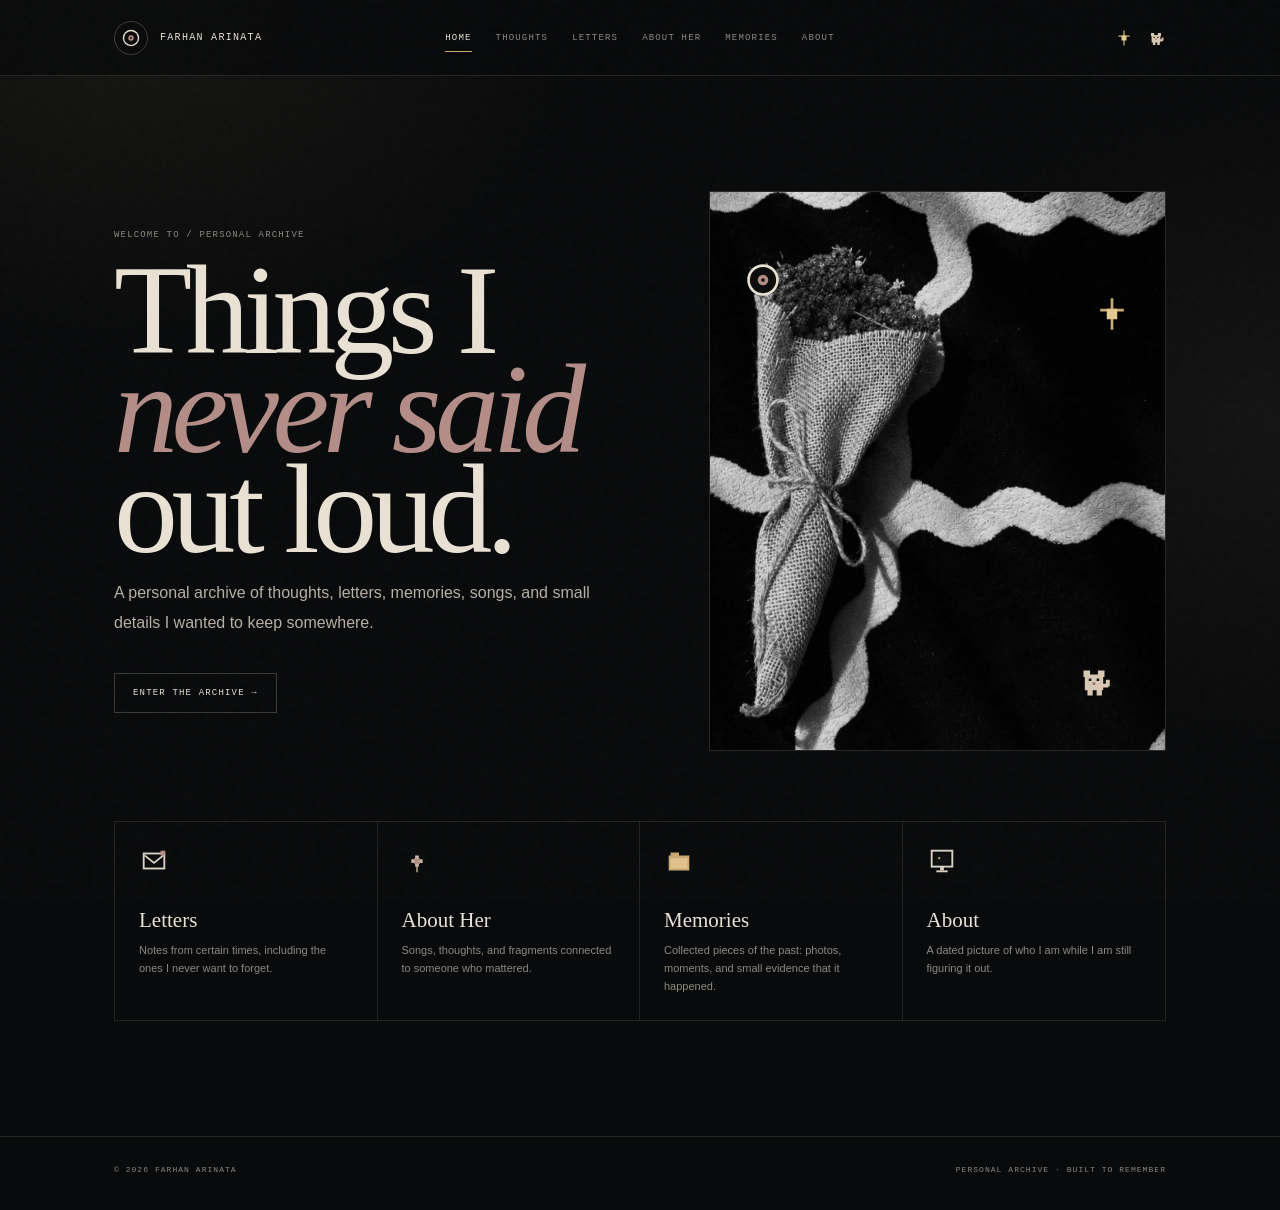
==== commit 7c8110df: "Add files via upload" ====
--- a/index.html
+++ b/index.html
@@ -1 +1 @@
-<!doctype html><html lang="en"><head><meta charset="utf-8"><meta name="viewport" content="width=device-width,initial-scale=1"><title>Farhan Arinata — Personal Archive</title><link rel="stylesheet" href="style.css"></head><body><div class="progress"></div><header class="topbar"><div class="wrap"><a class="brand" href="index.html"><span class="brand-mark"><svg class="spin" aria-hidden="true"><use href="assets/sprites.svg#vinyl"></use></svg></span><span class="brand-name">Farhan Arinata</span></a><nav class="nav"><a class="active" href="index.html">Home</a><a class="" href="thoughts.html">Thoughts</a><a class="" href="letters.html">Letters</a><a class="" href="about-her.html">About Her</a><a class="" href="memories.html">Memories</a><a class="" href="about.html">About</a></nav><div class="tools"><svg class="blink" aria-hidden="true"><use href="assets/sprites.svg#star"></use></svg><svg class="bob" aria-hidden="true"><use href="assets/sprites.svg#cat"></use></svg></div><button class="menu" aria-label="Menu"><span></span><span></span></button></div></header><nav class="mobile-nav"><a href="index.html">Home</a><a href="thoughts.html">Thoughts</a><a href="letters.html">Letters</a><a href="about-her.html">About Her</a><a href="memories.html">Memories</a><a href="about.html">About</a></nav><main><section class="hero"><div class="wrap"><div class="hero-grid"><div class="fade"><div class="kicker">Welcome to / Personal Archive</div><h1>Things I<br><em>never said</em><br>out loud.</h1><p>A personal archive of thoughts, letters, memories, songs, and small details I wanted to keep somewhere.</p><a class="cta" href="thoughts.html">Enter the archive →</a></div><div class="hero-art fade"><img src="assets/september-2-2026.jpeg" alt="Bouquet"><span class="pixel a"><svg class="spin" aria-hidden="true"><use href="assets/sprites.svg#vinyl"></use></svg></span><span class="pixel b"><svg class="blink" aria-hidden="true"><use href="assets/sprites.svg#star"></use></svg></span><span class="pixel c"><svg class="bob" aria-hidden="true"><use href="assets/sprites.svg#cat"></use></svg></span></div></div><div class="features fade"><a class="feature" href="letters.html"><svg class="bob" aria-hidden="true"><use href="assets/sprites.svg#envelope"></use></svg><h3>Letters</h3><p>Notes from certain times, including the ones I never want to forget.</p></a><a class="feature" href="about-her.html"><svg class="bob" aria-hidden="true"><use href="assets/sprites.svg#flower"></use></svg><h3>About Her</h3><p>Songs, thoughts, and fragments connected to someone who mattered.</p></a><a class="feature" href="memories.html"><svg class="bob" aria-hidden="true"><use href="assets/sprites.svg#folder"></use></svg><h3>Memories</h3><p>Collected pieces of the past: photos, moments, and small evidence that it happened.</p></a><a class="feature" href="about.html"><svg class="bob" aria-hidden="true"><use href="assets/sprites.svg#computer"></use></svg><h3>About</h3><p>A dated picture of who I am while I am still figuring it out.</p></a></div></div></section></main><footer class="footer"><div class="wrap"><span>© <span data-year></span> Farhan Arinata</span><span>Personal Archive · Built to remember</span></div></footer><script src="script.js"></script></body></html>+<!doctype html><html lang="en"><head><meta charset="utf-8"><meta name="viewport" content="width=device-width,initial-scale=1"><title>Farhan Arinata — Personal Archive</title><link rel="stylesheet" href="style.css"></head><body><div class="progress"></div><header class="topbar"><div class="wrap"><a class="brand" href="index.html"><span class="brand-mark"><svg class="spin" aria-hidden="true"><use href="sprites.svg#vinyl"></use></svg></span><span class="brand-name">Farhan Arinata</span></a><nav class="nav"><a class="active" href="index.html">Home</a><a class="" href="thoughts.html">Thoughts</a><a class="" href="letters.html">Letters</a><a class="" href="about-her.html">About Her</a><a class="" href="memories.html">Memories</a><a class="" href="about.html">About</a></nav><div class="tools"><svg class="blink" aria-hidden="true"><use href="sprites.svg#star"></use></svg><svg class="bob" aria-hidden="true"><use href="sprites.svg#cat"></use></svg></div><button class="menu" aria-label="Menu"><span></span><span></span></button></div></header><nav class="mobile-nav"><a href="index.html">Home</a><a href="thoughts.html">Thoughts</a><a href="letters.html">Letters</a><a href="about-her.html">About Her</a><a href="memories.html">Memories</a><a href="about.html">About</a></nav><main><section class="hero"><div class="wrap"><div class="hero-grid"><div class="fade"><div class="kicker">Welcome to / Personal Archive</div><h1>Things I<br><em>never said</em><br>out loud.</h1><p>A personal archive of thoughts, letters, memories, songs, and small details I wanted to keep somewhere.</p><a class="cta" href="thoughts.html">Enter the archive →</a></div><div class="hero-art fade"><img src="september-2-2026.jpeg" alt="Bouquet"><span class="pixel a"><svg class="spin" aria-hidden="true"><use href="sprites.svg#vinyl"></use></svg></span><span class="pixel b"><svg class="blink" aria-hidden="true"><use href="sprites.svg#star"></use></svg></span><span class="pixel c"><svg class="bob" aria-hidden="true"><use href="sprites.svg#cat"></use></svg></span></div></div><div class="features fade"><a class="feature" href="letters.html"><svg class="bob" aria-hidden="true"><use href="sprites.svg#envelope"></use></svg><h3>Letters</h3><p>Notes from certain times, including the ones I never want to forget.</p></a><a class="feature" href="about-her.html"><svg class="bob" aria-hidden="true"><use href="sprites.svg#flower"></use></svg><h3>About Her</h3><p>Songs, thoughts, and fragments connected to someone who mattered.</p></a><a class="feature" href="memories.html"><svg class="bob" aria-hidden="true"><use href="sprites.svg#folder"></use></svg><h3>Memories</h3><p>Collected pieces of the past: photos, moments, and small evidence that it happened.</p></a><a class="feature" href="about.html"><svg class="bob" aria-hidden="true"><use href="sprites.svg#computer"></use></svg><h3>About</h3><p>A dated picture of who I am while I am still figuring it out.</p></a></div></div></section></main><footer class="footer"><div class="wrap"><span>© <span data-year></span> Farhan Arinata</span><span>Personal Archive · Built to remember</span></div></footer><script src="script.js"></script></body></html>
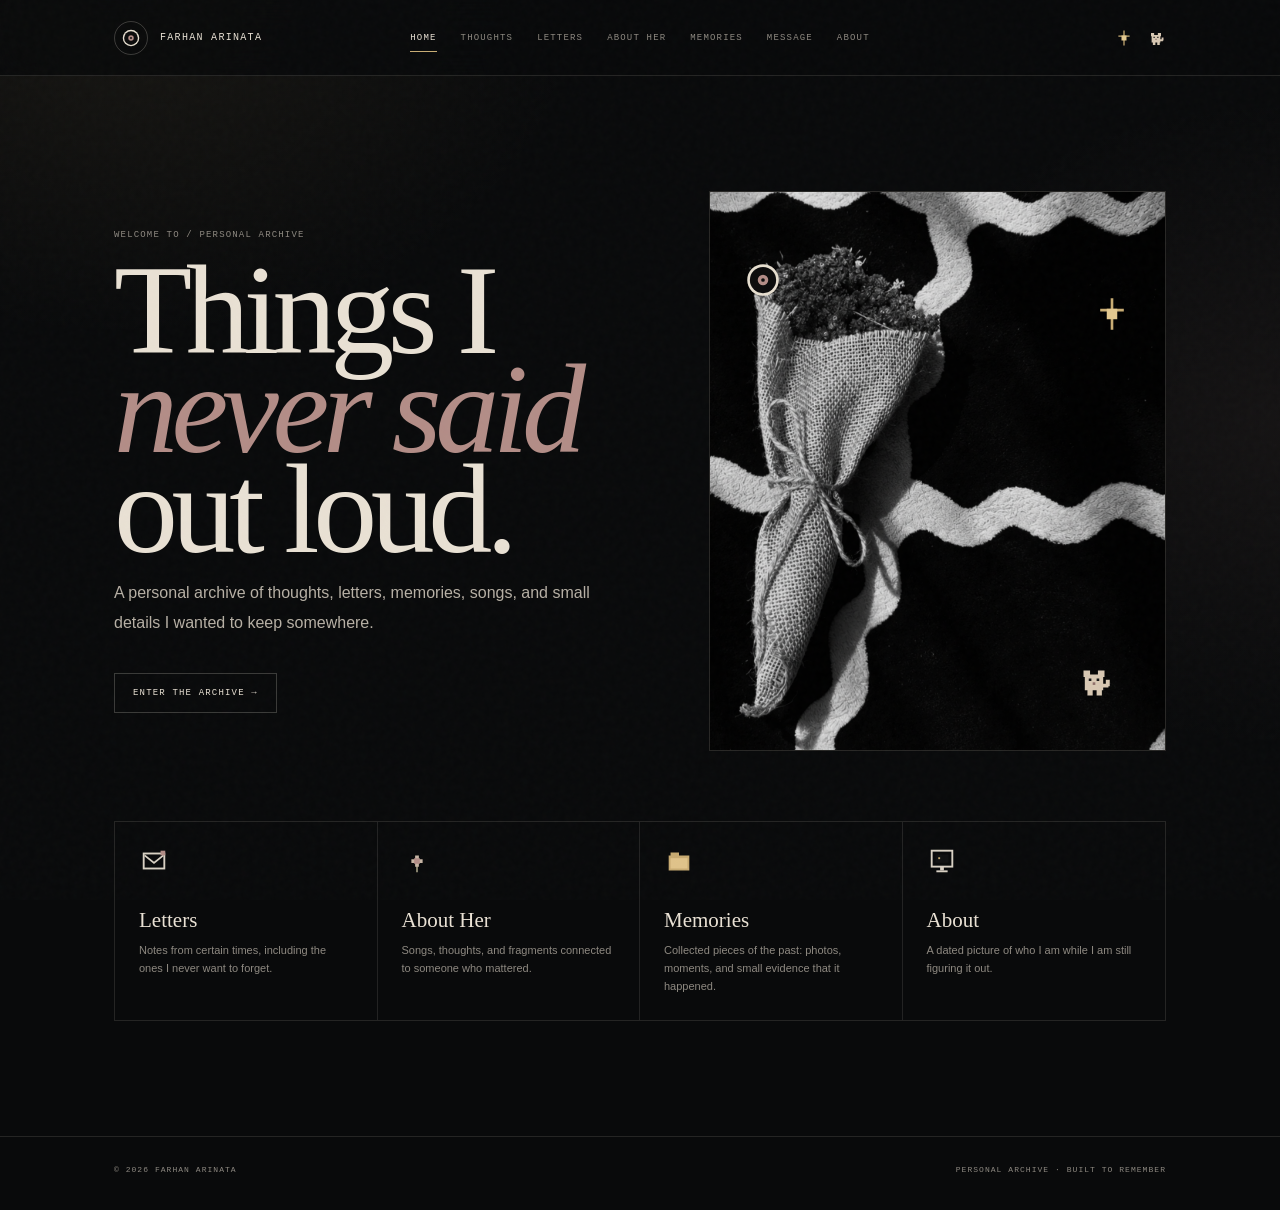
==== commit fb8cf44d: "Add files via upload" ====
--- a/index.html
+++ b/index.html
@@ -1 +1 @@
-<!doctype html><html lang="en"><head><meta charset="utf-8"><meta name="viewport" content="width=device-width,initial-scale=1"><title>Farhan Arinata — Personal Archive</title><link rel="stylesheet" href="style.css"></head><body><div class="progress"></div><header class="topbar"><div class="wrap"><a class="brand" href="index.html"><span class="brand-mark"><svg class="spin" aria-hidden="true"><use href="sprites.svg#vinyl"></use></svg></span><span class="brand-name">Farhan Arinata</span></a><nav class="nav"><a class="active" href="index.html">Home</a><a class="" href="thoughts.html">Thoughts</a><a class="" href="letters.html">Letters</a><a class="" href="about-her.html">About Her</a><a class="" href="memories.html">Memories</a><a class="" href="about.html">About</a></nav><div class="tools"><svg class="blink" aria-hidden="true"><use href="sprites.svg#star"></use></svg><svg class="bob" aria-hidden="true"><use href="sprites.svg#cat"></use></svg></div><button class="menu" aria-label="Menu"><span></span><span></span></button></div></header><nav class="mobile-nav"><a href="index.html">Home</a><a href="thoughts.html">Thoughts</a><a href="letters.html">Letters</a><a href="about-her.html">About Her</a><a href="memories.html">Memories</a><a href="about.html">About</a></nav><main><section class="hero"><div class="wrap"><div class="hero-grid"><div class="fade"><div class="kicker">Welcome to / Personal Archive</div><h1>Things I<br><em>never said</em><br>out loud.</h1><p>A personal archive of thoughts, letters, memories, songs, and small details I wanted to keep somewhere.</p><a class="cta" href="thoughts.html">Enter the archive →</a></div><div class="hero-art fade"><img src="september-2-2026.jpeg" alt="Bouquet"><span class="pixel a"><svg class="spin" aria-hidden="true"><use href="sprites.svg#vinyl"></use></svg></span><span class="pixel b"><svg class="blink" aria-hidden="true"><use href="sprites.svg#star"></use></svg></span><span class="pixel c"><svg class="bob" aria-hidden="true"><use href="sprites.svg#cat"></use></svg></span></div></div><div class="features fade"><a class="feature" href="letters.html"><svg class="bob" aria-hidden="true"><use href="sprites.svg#envelope"></use></svg><h3>Letters</h3><p>Notes from certain times, including the ones I never want to forget.</p></a><a class="feature" href="about-her.html"><svg class="bob" aria-hidden="true"><use href="sprites.svg#flower"></use></svg><h3>About Her</h3><p>Songs, thoughts, and fragments connected to someone who mattered.</p></a><a class="feature" href="memories.html"><svg class="bob" aria-hidden="true"><use href="sprites.svg#folder"></use></svg><h3>Memories</h3><p>Collected pieces of the past: photos, moments, and small evidence that it happened.</p></a><a class="feature" href="about.html"><svg class="bob" aria-hidden="true"><use href="sprites.svg#computer"></use></svg><h3>About</h3><p>A dated picture of who I am while I am still figuring it out.</p></a></div></div></section></main><footer class="footer"><div class="wrap"><span>© <span data-year></span> Farhan Arinata</span><span>Personal Archive · Built to remember</span></div></footer><script src="script.js"></script></body></html>+<!doctype html><html lang="en"><head><meta charset="utf-8"><meta name="viewport" content="width=device-width,initial-scale=1"><title>Farhan Arinata — Personal Archive</title><link rel="stylesheet" href="style.css"></head><body><div class="progress"></div><header class="topbar"><div class="wrap"><a class="brand" href="index.html"><span class="brand-mark"><svg class="spin" aria-hidden="true"><use href="sprites.svg#vinyl"></use></svg></span><span class="brand-name">Farhan Arinata</span></a><nav class="nav"><a class="active" href="index.html">Home</a><a class="" href="thoughts.html">Thoughts</a><a class="" href="letters.html">Letters</a><a class="" href="about-her.html">About Her</a><a class="" href="memories.html">Memories</a><a class="" href="message.html">Message</a><a class="" href="about.html">About</a></nav><div class="tools"><svg class="blink" aria-hidden="true"><use href="sprites.svg#star"></use></svg><svg class="bob" aria-hidden="true"><use href="sprites.svg#cat"></use></svg></div><button class="menu" aria-label="Menu"><span></span><span></span></button></div></header><nav class="mobile-nav"><a href="index.html">Home</a><a href="thoughts.html">Thoughts</a><a href="letters.html">Letters</a><a href="about-her.html">About Her</a><a href="memories.html">Memories</a><a href="message.html">Message</a><a href="about.html">About</a></nav><main><section class="hero"><div class="wrap"><div class="hero-grid"><div class="fade"><div class="kicker">Welcome to / Personal Archive</div><h1>Things I<br><em>never said</em><br>out loud.</h1><p>A personal archive of thoughts, letters, memories, songs, and small details I wanted to keep somewhere.</p><a class="cta" href="thoughts.html">Enter the archive →</a></div><div class="hero-art fade"><img src="september-2-2026.jpeg" alt="Bouquet"><span class="pixel a"><svg class="spin" aria-hidden="true"><use href="sprites.svg#vinyl"></use></svg></span><span class="pixel b"><svg class="blink" aria-hidden="true"><use href="sprites.svg#star"></use></svg></span><span class="pixel c"><svg class="bob" aria-hidden="true"><use href="sprites.svg#cat"></use></svg></span></div></div><div class="features fade"><a class="feature" href="letters.html"><svg class="bob" aria-hidden="true"><use href="sprites.svg#envelope"></use></svg><h3>Letters</h3><p>Notes from certain times, including the ones I never want to forget.</p></a><a class="feature" href="about-her.html"><svg class="bob" aria-hidden="true"><use href="sprites.svg#flower"></use></svg><h3>About Her</h3><p>Songs, thoughts, and fragments connected to someone who mattered.</p></a><a class="feature" href="memories.html"><svg class="bob" aria-hidden="true"><use href="sprites.svg#folder"></use></svg><h3>Memories</h3><p>Collected pieces of the past: photos, moments, and small evidence that it happened.</p></a><a class="feature" href="about.html"><svg class="bob" aria-hidden="true"><use href="sprites.svg#computer"></use></svg><h3>About</h3><p>A dated picture of who I am while I am still figuring it out.</p></a></div></div></section></main><footer class="footer"><div class="wrap"><span>© <span data-year></span> Farhan Arinata</span><span>Personal Archive · Built to remember</span></div></footer><script src="script.js"></script></body></html>
--- a/style.css
+++ b/style.css
@@ -1 +1,30 @@
-:root{--bg:#090a0b;--panel:#0d0f11;--text:#e9e1d4;--muted:#8e8981;--line:rgba(233,225,212,.12);--line2:rgba(233,225,212,.22);--gold:#c9ad74;--rose:#b38d87;--serif:Georgia,"Times New Roman",serif;--mono:"Courier New",monospace;--pad:clamp(20px,5vw,72px)}*{box-sizing:border-box}html{scroll-behavior:smooth}body{margin:0;background:radial-gradient(700px 520px at 10% 0%,rgba(201,173,116,.08),transparent 65%),radial-gradient(650px 500px at 100% 35%,rgba(179,141,135,.07),transparent 65%),var(--bg);color:var(--text);font-family:Arial,sans-serif;font-weight:300;min-height:100vh}body:before{content:"";position:fixed;inset:0;pointer-events:none;z-index:999;opacity:.035;background-image:url("data:image/svg+xml,%3Csvg viewBox='0 0 180 180' xmlns='http://www.w3.org/2000/svg'%3E%3Cfilter id='n'%3E%3CfeTurbulence type='fractalNoise' baseFrequency='.8' numOctaves='4' stitchTiles='stitch'/%3E%3C/filter%3E%3Crect width='100%25' height='100%25' filter='url(%23n)' opacity='.65'/%3E%3C/svg%3E")}a{color:inherit;text-decoration:none}img{max-width:100%;display:block}.wrap{width:min(1180px,100%);margin:auto;padding:0 var(--pad)}.progress{position:fixed;left:0;top:0;height:2px;width:0;background:var(--gold);z-index:120}.topbar{position:sticky;top:0;z-index:90;height:76px;border-bottom:1px solid var(--line);background:rgba(9,10,11,.84);backdrop-filter:blur(18px)}.topbar .wrap{height:100%;display:grid;grid-template-columns:1fr auto 1fr;align-items:center}.brand{display:flex;align-items:center;gap:12px;width:max-content}.brand-mark{width:34px;height:34px;border:1px solid var(--line2);border-radius:50%;display:grid;place-items:center}.brand-mark svg{width:22px;height:22px}.brand-name,.nav a,.meta,.kicker,.footer{font-family:var(--mono);text-transform:uppercase;letter-spacing:.13em}.brand-name{font-size:10px}.nav{display:flex;gap:24px}.nav a{font-size:9px;color:var(--muted);position:relative}.nav a:after{content:"";position:absolute;left:0;bottom:-9px;width:0;height:1px;background:var(--gold);transition:.25s}.nav a:hover,.nav a.active{color:var(--text)}.nav a:hover:after,.nav a.active:after{width:100%}.tools{justify-self:end;display:flex;gap:12px}.tools svg{width:20px;height:20px}.menu{display:none;background:none;border:0;color:var(--text)}.menu span{display:block;width:22px;height:1px;background:currentColor;margin:6px}.mobile-nav{display:none}.hero,.page{padding:clamp(72px,9vw,130px) 0}.hero-grid{display:grid;grid-template-columns:1.05fr .95fr;gap:clamp(40px,7vw,100px);align-items:center}.kicker,.meta{font-size:9px;line-height:1.5;color:var(--muted)}.hero h1,.h1{font-family:var(--serif);font-weight:400;letter-spacing:-.05em;margin:18px 0}.hero h1{font-size:clamp(72px,10vw,150px);line-height:.78}.h1{font-size:clamp(60px,8.5vw,120px);line-height:.84}.hero h1 em,.h1 em{font-weight:400;color:var(--rose)}.hero p,.copy{color:#b7b0a5;line-height:1.85;max-width:640px}.cta{display:inline-flex;gap:15px;border:1px solid var(--line2);padding:14px 18px;margin-top:20px;font:9px var(--mono);letter-spacing:.13em;text-transform:uppercase;transition:.25s}.cta:hover{background:var(--text);color:#111;transform:translateY(-2px)}.hero-art{position:relative;min-height:560px;border:1px solid var(--line);overflow:hidden;background:#0c0c0c}.hero-art img{position:absolute;inset:0;width:100%;height:100%;object-fit:cover;filter:grayscale(1) contrast(1.05);opacity:.86}.pixel{position:absolute;z-index:3}.pixel svg{width:42px;height:42px}.a{left:7%;top:12%}.b{right:7%;top:18%}.c{right:11%;bottom:8%}.spin{animation:spin 8s linear infinite}.bob{animation:bob 2.6s ease-in-out infinite}.blink{animation:blink 2.2s ease-in-out infinite}@keyframes spin{to{transform:rotate(360deg)}}@keyframes bob{50%{transform:translateY(-8px)}}@keyframes blink{50%{opacity:.25;transform:scale(.8)}}.features{display:grid;grid-template-columns:repeat(4,1fr);border:1px solid var(--line);margin-top:70px}.feature{padding:24px;border-right:1px solid var(--line);min-height:150px}.feature:last-child{border-right:0}.feature svg{width:30px;height:30px;margin-bottom:28px}.feature h3{font:400 21px var(--serif);margin:0 0 8px}.feature p{font-size:11px;line-height:1.65;color:var(--muted);margin:0}.page-head{display:flex;justify-content:space-between;align-items:flex-end;gap:20px;border-bottom:1px solid var(--line);padding-bottom:22px;margin-bottom:58px}.list{border-top:1px solid var(--line)}.row{display:grid;grid-template-columns:100px 1fr 50px;gap:18px;align-items:center;border-bottom:1px solid var(--line);padding:24px 4px;transition:.25s}.row:hover{padding-left:12px;background:rgba(255,255,255,.015)}.row h3{font:400 clamp(28px,3vw,44px) var(--serif);margin:0}.date{font:8px/1.5 var(--mono);text-transform:uppercase;letter-spacing:.12em;color:var(--muted)}.grid2{display:grid;grid-template-columns:1fr 1fr;gap:clamp(36px,6vw,80px)}.scene{position:relative;min-height:250px;border:1px solid var(--line);display:grid;place-items:center;background:#0d0f11}.scene>svg{width:80px;height:80px}.stars svg{position:absolute;width:24px;height:24px}.stars svg:nth-child(1){left:10%;top:20%}.stars svg:nth-child(2){right:12%;top:28%}.stars svg:nth-child(3){left:20%;bottom:18%}.stars svg:nth-child(4){right:18%;bottom:12%}.paper{background:#d9d2c6;color:#151515;padding:clamp(34px,6vw,80px);box-shadow:0 30px 90px rgba(0,0,0,.28)}.paper .meta{color:#6d685f}.paper h2{font:400 clamp(42px,5vw,72px) var(--serif);margin:18px 0 36px}.paper p{font:400 18px/1.75 var(--serif);max-width:720px}.paper figure{margin:60px 0 0;border-top:1px solid rgba(0,0,0,.18);padding-top:18px}.paper figure img{width:100%;filter:grayscale(1)}.paper figcaption{display:flex;justify-content:space-between;gap:20px;font:8px var(--mono);letter-spacing:.13em;text-transform:uppercase;color:#6d685f;margin-top:12px}.spotify{border:1px solid var(--line);padding:24px;background:rgba(255,255,255,.015)}.spotify-head{display:flex;gap:18px;align-items:center;margin-bottom:24px}.spotify-head svg{width:64px;height:64px}.spotify h2{font:400 clamp(34px,4vw,58px) var(--serif);margin:0}.spotify iframe{width:100%;border:0;border-radius:12px}.fade{opacity:0;transform:translateY(18px);transition:.7s}.fade.visible{opacity:1;transform:none}.footer{border-top:1px solid var(--line);padding:28px 0 36px;font-size:8px;color:var(--muted)}.footer .wrap{display:flex;justify-content:space-between;gap:20px}@media(max-width:880px){.topbar .wrap{grid-template-columns:1fr auto}.nav,.tools{display:none}.menu{display:block}.mobile-nav{position:fixed;top:76px;left:0;right:0;z-index:89;background:rgba(9,10,11,.98);border-bottom:1px solid var(--line);padding:22px var(--pad)}.mobile-nav.open{display:grid;gap:18px}.hero-grid,.grid2{grid-template-columns:1fr}.features{grid-template-columns:1fr 1fr}.feature:nth-child(2){border-right:0}.feature:nth-child(-n+2){border-bottom:1px solid var(--line)}}@media(max-width:600px){.hero h1{font-size:22vw}.hero-art{min-height:430px}.features{grid-template-columns:1fr}.feature{border-right:0;border-bottom:1px solid var(--line)}.row{grid-template-columns:1fr 24px}.row .date{grid-column:1/3}.page-head{align-items:flex-start;flex-direction:column}.paper{padding:38px 22px}.paper p{font-size:17px}.paper figcaption,.footer .wrap{flex-direction:column}.footer .wrap{gap:12px}}@media(prefers-reduced-motion:reduce){*{animation-duration:.01ms!important;transition-duration:.01ms!important}.fade{opacity:1;transform:none}}+:root{--bg:#090a0b;--panel:#0d0f11;--text:#e9e1d4;--muted:#8e8981;--line:rgba(233,225,212,.12);--line2:rgba(233,225,212,.22);--gold:#c9ad74;--rose:#b38d87;--serif:Georgia,"Times New Roman",serif;--mono:"Courier New",monospace;--pad:clamp(20px,5vw,72px)}*{box-sizing:border-box}html{scroll-behavior:smooth}body{margin:0;background:radial-gradient(700px 520px at 10% 0%,rgba(201,173,116,.08),transparent 65%),radial-gradient(650px 500px at 100% 35%,rgba(179,141,135,.07),transparent 65%),var(--bg);color:var(--text);font-family:Arial,sans-serif;font-weight:300;min-height:100vh}body:before{content:"";position:fixed;inset:0;pointer-events:none;z-index:999;opacity:.035;background-image:url("data:image/svg+xml,%3Csvg viewBox='0 0 180 180' xmlns='http://www.w3.org/2000/svg'%3E%3Cfilter id='n'%3E%3CfeTurbulence type='fractalNoise' baseFrequency='.8' numOctaves='4' stitchTiles='stitch'/%3E%3C/filter%3E%3Crect width='100%25' height='100%25' filter='url(%23n)' opacity='.65'/%3E%3C/svg%3E")}a{color:inherit;text-decoration:none}img{max-width:100%;display:block}.wrap{width:min(1180px,100%);margin:auto;padding:0 var(--pad)}.progress{position:fixed;left:0;top:0;height:2px;width:0;background:var(--gold);z-index:120}.topbar{position:sticky;top:0;z-index:90;height:76px;border-bottom:1px solid var(--line);background:rgba(9,10,11,.84);backdrop-filter:blur(18px)}.topbar .wrap{height:100%;display:grid;grid-template-columns:1fr auto 1fr;align-items:center}.brand{display:flex;align-items:center;gap:12px;width:max-content}.brand-mark{width:34px;height:34px;border:1px solid var(--line2);border-radius:50%;display:grid;place-items:center}.brand-mark svg{width:22px;height:22px}.brand-name,.nav a,.meta,.kicker,.footer{font-family:var(--mono);text-transform:uppercase;letter-spacing:.13em}.brand-name{font-size:10px}.nav{display:flex;gap:24px}.nav a{font-size:9px;color:var(--muted);position:relative}.nav a:after{content:"";position:absolute;left:0;bottom:-9px;width:0;height:1px;background:var(--gold);transition:.25s}.nav a:hover,.nav a.active{color:var(--text)}.nav a:hover:after,.nav a.active:after{width:100%}.tools{justify-self:end;display:flex;gap:12px}.tools svg{width:20px;height:20px}.menu{display:none;background:none;border:0;color:var(--text)}.menu span{display:block;width:22px;height:1px;background:currentColor;margin:6px}.mobile-nav{display:none}.hero,.page{padding:clamp(72px,9vw,130px) 0}.hero-grid{display:grid;grid-template-columns:1.05fr .95fr;gap:clamp(40px,7vw,100px);align-items:center}.kicker,.meta{font-size:9px;line-height:1.5;color:var(--muted)}.hero h1,.h1{font-family:var(--serif);font-weight:400;letter-spacing:-.05em;margin:18px 0}.hero h1{font-size:clamp(72px,10vw,150px);line-height:.78}.h1{font-size:clamp(60px,8.5vw,120px);line-height:.84}.hero h1 em,.h1 em{font-weight:400;color:var(--rose)}.hero p,.copy{color:#b7b0a5;line-height:1.85;max-width:640px}.cta{display:inline-flex;gap:15px;border:1px solid var(--line2);padding:14px 18px;margin-top:20px;font:9px var(--mono);letter-spacing:.13em;text-transform:uppercase;transition:.25s}.cta:hover{background:var(--text);color:#111;transform:translateY(-2px)}.hero-art{position:relative;min-height:560px;border:1px solid var(--line);overflow:hidden;background:#0c0c0c}.hero-art img{position:absolute;inset:0;width:100%;height:100%;object-fit:cover;filter:grayscale(1) contrast(1.05);opacity:.86}.pixel{position:absolute;z-index:3}.pixel svg{width:42px;height:42px}.a{left:7%;top:12%}.b{right:7%;top:18%}.c{right:11%;bottom:8%}.spin{animation:spin 8s linear infinite}.bob{animation:bob 2.6s ease-in-out infinite}.blink{animation:blink 2.2s ease-in-out infinite}@keyframes spin{to{transform:rotate(360deg)}}@keyframes bob{50%{transform:translateY(-8px)}}@keyframes blink{50%{opacity:.25;transform:scale(.8)}}.features{display:grid;grid-template-columns:repeat(4,1fr);border:1px solid var(--line);margin-top:70px}.feature{padding:24px;border-right:1px solid var(--line);min-height:150px}.feature:last-child{border-right:0}.feature svg{width:30px;height:30px;margin-bottom:28px}.feature h3{font:400 21px var(--serif);margin:0 0 8px}.feature p{font-size:11px;line-height:1.65;color:var(--muted);margin:0}.page-head{display:flex;justify-content:space-between;align-items:flex-end;gap:20px;border-bottom:1px solid var(--line);padding-bottom:22px;margin-bottom:58px}.list{border-top:1px solid var(--line)}.row{display:grid;grid-template-columns:100px 1fr 50px;gap:18px;align-items:center;border-bottom:1px solid var(--line);padding:24px 4px;transition:.25s}.row:hover{padding-left:12px;background:rgba(255,255,255,.015)}.row h3{font:400 clamp(28px,3vw,44px) var(--serif);margin:0}.date{font:8px/1.5 var(--mono);text-transform:uppercase;letter-spacing:.12em;color:var(--muted)}.grid2{display:grid;grid-template-columns:1fr 1fr;gap:clamp(36px,6vw,80px)}.scene{position:relative;min-height:250px;border:1px solid var(--line);display:grid;place-items:center;background:#0d0f11}.scene>svg{width:80px;height:80px}.stars svg{position:absolute;width:24px;height:24px}.stars svg:nth-child(1){left:10%;top:20%}.stars svg:nth-child(2){right:12%;top:28%}.stars svg:nth-child(3){left:20%;bottom:18%}.stars svg:nth-child(4){right:18%;bottom:12%}.paper{background:#d9d2c6;color:#151515;padding:clamp(34px,6vw,80px);box-shadow:0 30px 90px rgba(0,0,0,.28)}.paper .meta{color:#6d685f}.paper h2{font:400 clamp(42px,5vw,72px) var(--serif);margin:18px 0 36px}.paper p{font:400 18px/1.75 var(--serif);max-width:720px}.paper figure{margin:60px 0 0;border-top:1px solid rgba(0,0,0,.18);padding-top:18px}.paper figure img{width:100%;filter:grayscale(1)}.paper figcaption{display:flex;justify-content:space-between;gap:20px;font:8px var(--mono);letter-spacing:.13em;text-transform:uppercase;color:#6d685f;margin-top:12px}.spotify{border:1px solid var(--line);padding:24px;background:rgba(255,255,255,.015)}.spotify-head{display:flex;gap:18px;align-items:center;margin-bottom:24px}.spotify-head svg{width:64px;height:64px}.spotify h2{font:400 clamp(34px,4vw,58px) var(--serif);margin:0}.spotify iframe{width:100%;border:0;border-radius:12px}.fade{opacity:0;transform:translateY(18px);transition:.7s}.fade.visible{opacity:1;transform:none}.footer{border-top:1px solid var(--line);padding:28px 0 36px;font-size:8px;color:var(--muted)}.footer .wrap{display:flex;justify-content:space-between;gap:20px}@media(max-width:880px){.topbar .wrap{grid-template-columns:1fr auto}.nav,.tools{display:none}.menu{display:block}.mobile-nav{position:fixed;top:76px;left:0;right:0;z-index:89;background:rgba(9,10,11,.98);border-bottom:1px solid var(--line);padding:22px var(--pad)}.mobile-nav.open{display:grid;gap:18px}.hero-grid,.grid2{grid-template-columns:1fr}.features{grid-template-columns:1fr 1fr}.feature:nth-child(2){border-right:0}.feature:nth-child(-n+2){border-bottom:1px solid var(--line)}}@media(max-width:600px){.hero h1{font-size:22vw}.hero-art{min-height:430px}.features{grid-template-columns:1fr}.feature{border-right:0;border-bottom:1px solid var(--line)}.row{grid-template-columns:1fr 24px}.row .date{grid-column:1/3}.page-head{align-items:flex-start;flex-direction:column}.paper{padding:38px 22px}.paper p{font-size:17px}.paper figcaption,.footer .wrap{flex-direction:column}.footer .wrap{gap:12px}}@media(prefers-reduced-motion:reduce){*{animation-duration:.01ms!important;transition-duration:.01ms!important}.fade{opacity:1;transform:none}}
+/* Private message page */
+.message-layout{display:grid;grid-template-columns:.8fr 1.2fr;gap:clamp(34px,6vw,90px);align-items:start}
+.message-intro{position:sticky;top:120px}
+.message-form{border:1px solid var(--line);background:rgba(255,255,255,.012);padding:clamp(24px,4vw,46px)}
+.form-row{display:grid;grid-template-columns:1fr 1fr;gap:18px}
+.field{display:grid;gap:9px;margin-bottom:20px}
+.field label{font:8px/1.4 var(--mono);letter-spacing:.14em;text-transform:uppercase;color:var(--muted)}
+.field input,.field textarea{
+  width:100%;border:0;border-bottom:1px solid var(--line2);background:transparent;color:var(--text);
+  border-radius:0;padding:12px 0;font:400 16px/1.5 Arial,sans-serif;outline:none;transition:.25s
+}
+.field textarea{min-height:180px;resize:vertical}
+.field input:focus,.field textarea:focus{border-color:var(--gold)}
+.field input::placeholder,.field textarea::placeholder{color:#5f5b55}
+.send-btn{
+  width:100%;display:flex;justify-content:space-between;align-items:center;border:1px solid var(--line2);
+  background:transparent;color:var(--text);padding:16px 18px;cursor:pointer;
+  font:9px/1 var(--mono);letter-spacing:.14em;text-transform:uppercase;transition:.25s
+}
+.send-btn:hover{background:var(--text);color:#111;transform:translateY(-2px)}
+.form-note{margin:16px 0 0;color:var(--muted);font-size:10px;line-height:1.7}
+.secret-box{margin-top:28px;border-top:1px solid var(--line);padding-top:24px;display:flex;gap:15px;align-items:flex-start}
+.secret-box svg{width:28px;height:28px;flex:0 0 auto}
+.thanks-card{max-width:720px;margin:auto;text-align:center;border:1px solid var(--line);padding:clamp(42px,8vw,90px) clamp(24px,6vw,70px)}
+.thanks-card>svg{width:54px;height:54px;margin:0 auto 28px}
+.thanks-card h1{font:400 clamp(50px,8vw,94px)/.9 var(--serif);letter-spacing:-.04em;margin:0 0 24px}
+.thanks-card p{color:#b7b0a5;line-height:1.8}
+@media(max-width:880px){.message-layout{grid-template-columns:1fr}.message-intro{position:static}}
+@media(max-width:600px){.form-row{grid-template-columns:1fr}}
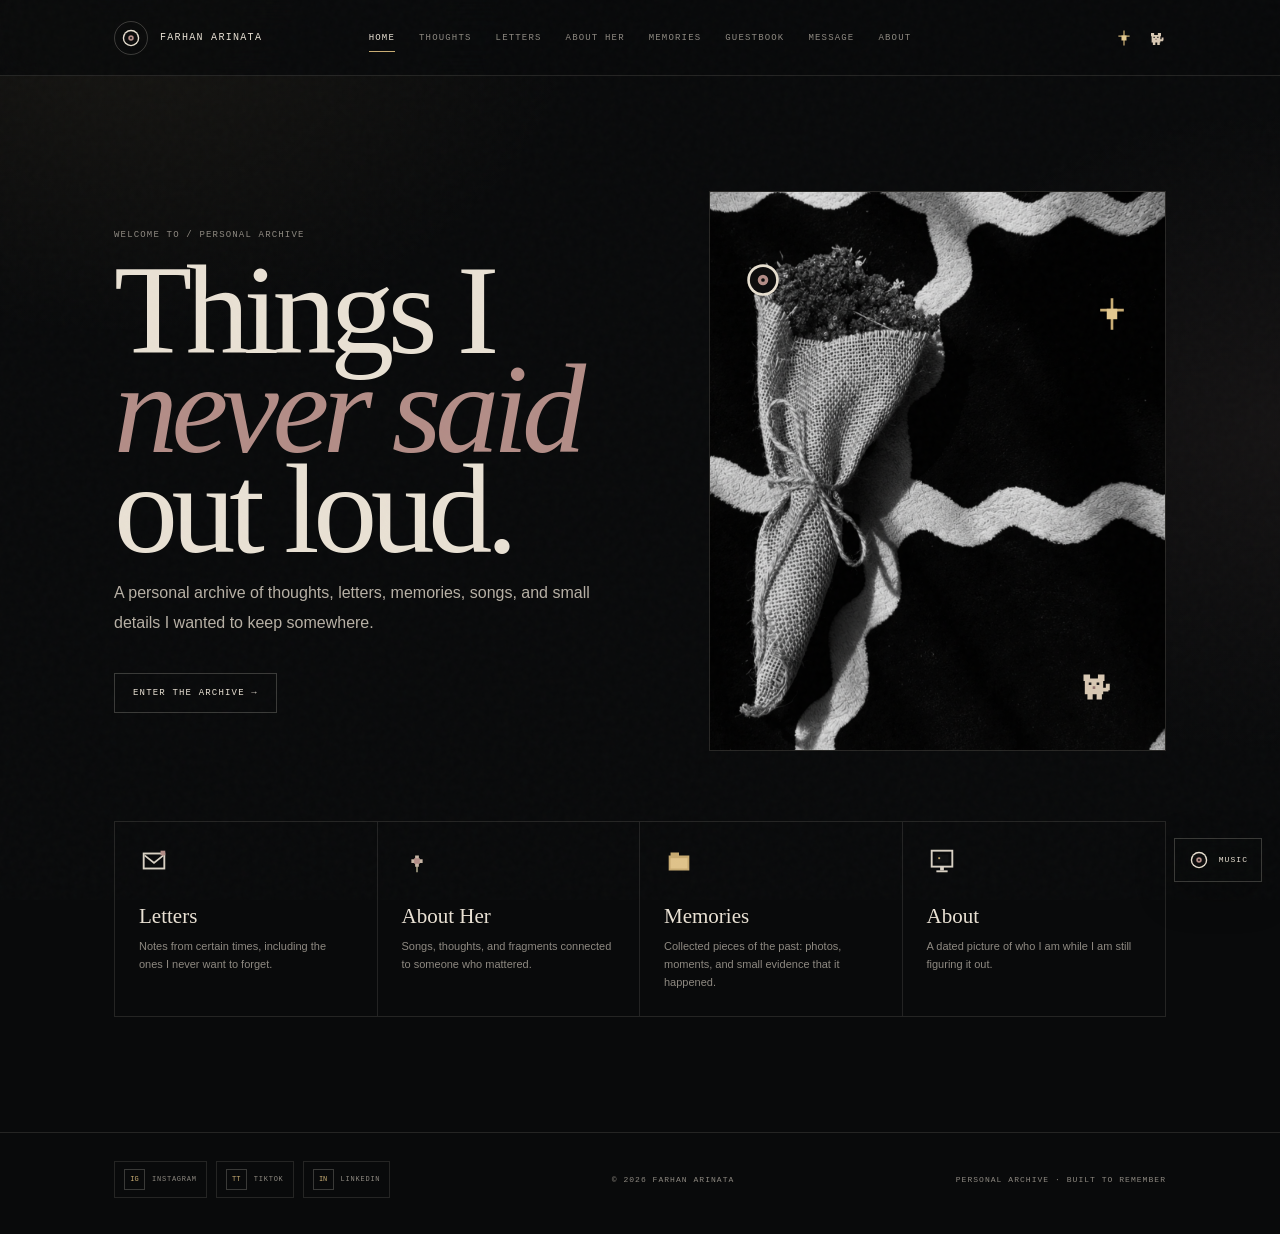
==== commit 2e034237: "Add files via upload" ====
--- a/index.html
+++ b/index.html
@@ -1 +1,5 @@
-<!doctype html><html lang="en"><head><meta charset="utf-8"><meta name="viewport" content="width=device-width,initial-scale=1"><title>Farhan Arinata — Personal Archive</title><link rel="stylesheet" href="style.css"></head><body><div class="progress"></div><header class="topbar"><div class="wrap"><a class="brand" href="index.html"><span class="brand-mark"><svg class="spin" aria-hidden="true"><use href="sprites.svg#vinyl"></use></svg></span><span class="brand-name">Farhan Arinata</span></a><nav class="nav"><a class="active" href="index.html">Home</a><a class="" href="thoughts.html">Thoughts</a><a class="" href="letters.html">Letters</a><a class="" href="about-her.html">About Her</a><a class="" href="memories.html">Memories</a><a class="" href="message.html">Message</a><a class="" href="about.html">About</a></nav><div class="tools"><svg class="blink" aria-hidden="true"><use href="sprites.svg#star"></use></svg><svg class="bob" aria-hidden="true"><use href="sprites.svg#cat"></use></svg></div><button class="menu" aria-label="Menu"><span></span><span></span></button></div></header><nav class="mobile-nav"><a href="index.html">Home</a><a href="thoughts.html">Thoughts</a><a href="letters.html">Letters</a><a href="about-her.html">About Her</a><a href="memories.html">Memories</a><a href="message.html">Message</a><a href="about.html">About</a></nav><main><section class="hero"><div class="wrap"><div class="hero-grid"><div class="fade"><div class="kicker">Welcome to / Personal Archive</div><h1>Things I<br><em>never said</em><br>out loud.</h1><p>A personal archive of thoughts, letters, memories, songs, and small details I wanted to keep somewhere.</p><a class="cta" href="thoughts.html">Enter the archive →</a></div><div class="hero-art fade"><img src="september-2-2026.jpeg" alt="Bouquet"><span class="pixel a"><svg class="spin" aria-hidden="true"><use href="sprites.svg#vinyl"></use></svg></span><span class="pixel b"><svg class="blink" aria-hidden="true"><use href="sprites.svg#star"></use></svg></span><span class="pixel c"><svg class="bob" aria-hidden="true"><use href="sprites.svg#cat"></use></svg></span></div></div><div class="features fade"><a class="feature" href="letters.html"><svg class="bob" aria-hidden="true"><use href="sprites.svg#envelope"></use></svg><h3>Letters</h3><p>Notes from certain times, including the ones I never want to forget.</p></a><a class="feature" href="about-her.html"><svg class="bob" aria-hidden="true"><use href="sprites.svg#flower"></use></svg><h3>About Her</h3><p>Songs, thoughts, and fragments connected to someone who mattered.</p></a><a class="feature" href="memories.html"><svg class="bob" aria-hidden="true"><use href="sprites.svg#folder"></use></svg><h3>Memories</h3><p>Collected pieces of the past: photos, moments, and small evidence that it happened.</p></a><a class="feature" href="about.html"><svg class="bob" aria-hidden="true"><use href="sprites.svg#computer"></use></svg><h3>About</h3><p>A dated picture of who I am while I am still figuring it out.</p></a></div></div></section></main><footer class="footer"><div class="wrap"><span>© <span data-year></span> Farhan Arinata</span><span>Personal Archive · Built to remember</span></div></footer><script src="script.js"></script></body></html>+<!doctype html><html lang="en"><head><meta charset="utf-8"><meta name="viewport" content="width=device-width,initial-scale=1"><title>Farhan Arinata — Personal Archive</title><link rel="stylesheet" href="style.css"></head><body><div class="progress"></div><header class="topbar"><div class="wrap"><a class="brand" href="index.html"><span class="brand-mark"><svg class="spin" aria-hidden="true"><use href="sprites.svg#vinyl"></use></svg></span><span class="brand-name">Farhan Arinata</span></a><nav class="nav"><a class="active" href="index.html">Home</a><a class="" href="thoughts.html">Thoughts</a><a class="" href="letters.html">Letters</a><a class="" href="about-her.html">About Her</a><a class="" href="memories.html">Memories</a><a class="" href="guestbook.html">Guestbook</a><a class="" href="message.html">Message</a><a class="" href="about.html">About</a></nav><div class="tools"><svg class="blink" aria-hidden="true"><use href="sprites.svg#star"></use></svg><svg class="bob" aria-hidden="true"><use href="sprites.svg#cat"></use></svg></div><button class="menu" aria-label="Menu"><span></span><span></span></button></div></header><nav class="mobile-nav"><a href="index.html">Home</a><a href="thoughts.html">Thoughts</a><a href="letters.html">Letters</a><a href="about-her.html">About Her</a><a href="memories.html">Memories</a><a href="guestbook.html">Guestbook</a><a href="message.html">Message</a><a href="about.html">About</a></nav><main><section class="hero"><div class="wrap"><div class="hero-grid"><div class="fade"><div class="kicker">Welcome to / Personal Archive</div><h1>Things I<br><em>never said</em><br>out loud.</h1><p>A personal archive of thoughts, letters, memories, songs, and small details I wanted to keep somewhere.</p><a class="cta" href="thoughts.html">Enter the archive →</a></div><div class="hero-art fade"><img src="september-2-2026.jpeg" alt="Bouquet"><span class="pixel a"><svg class="spin" aria-hidden="true"><use href="sprites.svg#vinyl"></use></svg></span><span class="pixel b"><svg class="blink" aria-hidden="true"><use href="sprites.svg#star"></use></svg></span><span class="pixel c"><svg class="bob" aria-hidden="true"><use href="sprites.svg#cat"></use></svg></span></div></div><div class="features fade"><a class="feature" href="letters.html"><svg class="bob" aria-hidden="true"><use href="sprites.svg#envelope"></use></svg><h3>Letters</h3><p>Notes from certain times, including the ones I never want to forget.</p></a><a class="feature" href="about-her.html"><svg class="bob" aria-hidden="true"><use href="sprites.svg#flower"></use></svg><h3>About Her</h3><p>Songs, thoughts, and fragments connected to someone who mattered.</p></a><a class="feature" href="memories.html"><svg class="bob" aria-hidden="true"><use href="sprites.svg#folder"></use></svg><h3>Memories</h3><p>Collected pieces of the past: photos, moments, and small evidence that it happened.</p></a><a class="feature" href="about.html"><svg class="bob" aria-hidden="true"><use href="sprites.svg#computer"></use></svg><h3>About</h3><p>A dated picture of who I am while I am still figuring it out.</p></a></div></div></section></main><footer class="footer"><div class="wrap"><div class="social-links" aria-label="Social links">
+<a href="https://www.instagram.com/4rinata?igsi=MXRnbm0wMWs5MjYxYw%3D%3D&utm_source=qr" target="_blank" rel="noopener noreferrer" aria-label="Instagram"><span>IG</span><b>Instagram</b></a>
+<a href="https://www.tiktok.com/@poarchsaken" target="_blank" rel="noopener noreferrer" aria-label="TikTok"><span>TT</span><b>TikTok</b></a>
+<a href="https://www.linkedin.com/in/farhan-arinata-555b39312/" target="_blank" rel="noopener noreferrer" aria-label="LinkedIn"><span>IN</span><b>LinkedIn</b></a>
+</div><span>© <span data-year></span> Farhan Arinata</span><span>Personal Archive · Built to remember</span></div></footer><script src="script.js"></script></body></html>
--- a/style.css
+++ b/style.css
@@ -1,5 +1,237 @@
-:root{--bg:#090a0b;--panel:#0d0f11;--text:#e9e1d4;--muted:#8e8981;--line:rgba(233,225,212,.12);--line2:rgba(233,225,212,.22);--gold:#c9ad74;--rose:#b38d87;--serif:Georgia,"Times New Roman",serif;--mono:"Courier New",monospace;--pad:clamp(20px,5vw,72px)}*{box-sizing:border-box}html{scroll-behavior:smooth}body{margin:0;background:radial-gradient(700px 520px at 10% 0%,rgba(201,173,116,.08),transparent 65%),radial-gradient(650px 500px at 100% 35%,rgba(179,141,135,.07),transparent 65%),var(--bg);color:var(--text);font-family:Arial,sans-serif;font-weight:300;min-height:100vh}body:before{content:"";position:fixed;inset:0;pointer-events:none;z-index:999;opacity:.035;background-image:url("data:image/svg+xml,%3Csvg viewBox='0 0 180 180' xmlns='http://www.w3.org/2000/svg'%3E%3Cfilter id='n'%3E%3CfeTurbulence type='fractalNoise' baseFrequency='.8' numOctaves='4' stitchTiles='stitch'/%3E%3C/filter%3E%3Crect width='100%25' height='100%25' filter='url(%23n)' opacity='.65'/%3E%3C/svg%3E")}a{color:inherit;text-decoration:none}img{max-width:100%;display:block}.wrap{width:min(1180px,100%);margin:auto;padding:0 var(--pad)}.progress{position:fixed;left:0;top:0;height:2px;width:0;background:var(--gold);z-index:120}.topbar{position:sticky;top:0;z-index:90;height:76px;border-bottom:1px solid var(--line);background:rgba(9,10,11,.84);backdrop-filter:blur(18px)}.topbar .wrap{height:100%;display:grid;grid-template-columns:1fr auto 1fr;align-items:center}.brand{display:flex;align-items:center;gap:12px;width:max-content}.brand-mark{width:34px;height:34px;border:1px solid var(--line2);border-radius:50%;display:grid;place-items:center}.brand-mark svg{width:22px;height:22px}.brand-name,.nav a,.meta,.kicker,.footer{font-family:var(--mono);text-transform:uppercase;letter-spacing:.13em}.brand-name{font-size:10px}.nav{display:flex;gap:24px}.nav a{font-size:9px;color:var(--muted);position:relative}.nav a:after{content:"";position:absolute;left:0;bottom:-9px;width:0;height:1px;background:var(--gold);transition:.25s}.nav a:hover,.nav a.active{color:var(--text)}.nav a:hover:after,.nav a.active:after{width:100%}.tools{justify-self:end;display:flex;gap:12px}.tools svg{width:20px;height:20px}.menu{display:none;background:none;border:0;color:var(--text)}.menu span{display:block;width:22px;height:1px;background:currentColor;margin:6px}.mobile-nav{display:none}.hero,.page{padding:clamp(72px,9vw,130px) 0}.hero-grid{display:grid;grid-template-columns:1.05fr .95fr;gap:clamp(40px,7vw,100px);align-items:center}.kicker,.meta{font-size:9px;line-height:1.5;color:var(--muted)}.hero h1,.h1{font-family:var(--serif);font-weight:400;letter-spacing:-.05em;margin:18px 0}.hero h1{font-size:clamp(72px,10vw,150px);line-height:.78}.h1{font-size:clamp(60px,8.5vw,120px);line-height:.84}.hero h1 em,.h1 em{font-weight:400;color:var(--rose)}.hero p,.copy{color:#b7b0a5;line-height:1.85;max-width:640px}.cta{display:inline-flex;gap:15px;border:1px solid var(--line2);padding:14px 18px;margin-top:20px;font:9px var(--mono);letter-spacing:.13em;text-transform:uppercase;transition:.25s}.cta:hover{background:var(--text);color:#111;transform:translateY(-2px)}.hero-art{position:relative;min-height:560px;border:1px solid var(--line);overflow:hidden;background:#0c0c0c}.hero-art img{position:absolute;inset:0;width:100%;height:100%;object-fit:cover;filter:grayscale(1) contrast(1.05);opacity:.86}.pixel{position:absolute;z-index:3}.pixel svg{width:42px;height:42px}.a{left:7%;top:12%}.b{right:7%;top:18%}.c{right:11%;bottom:8%}.spin{animation:spin 8s linear infinite}.bob{animation:bob 2.6s ease-in-out infinite}.blink{animation:blink 2.2s ease-in-out infinite}@keyframes spin{to{transform:rotate(360deg)}}@keyframes bob{50%{transform:translateY(-8px)}}@keyframes blink{50%{opacity:.25;transform:scale(.8)}}.features{display:grid;grid-template-columns:repeat(4,1fr);border:1px solid var(--line);margin-top:70px}.feature{padding:24px;border-right:1px solid var(--line);min-height:150px}.feature:last-child{border-right:0}.feature svg{width:30px;height:30px;margin-bottom:28px}.feature h3{font:400 21px var(--serif);margin:0 0 8px}.feature p{font-size:11px;line-height:1.65;color:var(--muted);margin:0}.page-head{display:flex;justify-content:space-between;align-items:flex-end;gap:20px;border-bottom:1px solid var(--line);padding-bottom:22px;margin-bottom:58px}.list{border-top:1px solid var(--line)}.row{display:grid;grid-template-columns:100px 1fr 50px;gap:18px;align-items:center;border-bottom:1px solid var(--line);padding:24px 4px;transition:.25s}.row:hover{padding-left:12px;background:rgba(255,255,255,.015)}.row h3{font:400 clamp(28px,3vw,44px) var(--serif);margin:0}.date{font:8px/1.5 var(--mono);text-transform:uppercase;letter-spacing:.12em;color:var(--muted)}.grid2{display:grid;grid-template-columns:1fr 1fr;gap:clamp(36px,6vw,80px)}.scene{position:relative;min-height:250px;border:1px solid var(--line);display:grid;place-items:center;background:#0d0f11}.scene>svg{width:80px;height:80px}.stars svg{position:absolute;width:24px;height:24px}.stars svg:nth-child(1){left:10%;top:20%}.stars svg:nth-child(2){right:12%;top:28%}.stars svg:nth-child(3){left:20%;bottom:18%}.stars svg:nth-child(4){right:18%;bottom:12%}.paper{background:#d9d2c6;color:#151515;padding:clamp(34px,6vw,80px);box-shadow:0 30px 90px rgba(0,0,0,.28)}.paper .meta{color:#6d685f}.paper h2{font:400 clamp(42px,5vw,72px) var(--serif);margin:18px 0 36px}.paper p{font:400 18px/1.75 var(--serif);max-width:720px}.paper figure{margin:60px 0 0;border-top:1px solid rgba(0,0,0,.18);padding-top:18px}.paper figure img{width:100%;filter:grayscale(1)}.paper figcaption{display:flex;justify-content:space-between;gap:20px;font:8px var(--mono);letter-spacing:.13em;text-transform:uppercase;color:#6d685f;margin-top:12px}.spotify{border:1px solid var(--line);padding:24px;background:rgba(255,255,255,.015)}.spotify-head{display:flex;gap:18px;align-items:center;margin-bottom:24px}.spotify-head svg{width:64px;height:64px}.spotify h2{font:400 clamp(34px,4vw,58px) var(--serif);margin:0}.spotify iframe{width:100%;border:0;border-radius:12px}.fade{opacity:0;transform:translateY(18px);transition:.7s}.fade.visible{opacity:1;transform:none}.footer{border-top:1px solid var(--line);padding:28px 0 36px;font-size:8px;color:var(--muted)}.footer .wrap{display:flex;justify-content:space-between;gap:20px}@media(max-width:880px){.topbar .wrap{grid-template-columns:1fr auto}.nav,.tools{display:none}.menu{display:block}.mobile-nav{position:fixed;top:76px;left:0;right:0;z-index:89;background:rgba(9,10,11,.98);border-bottom:1px solid var(--line);padding:22px var(--pad)}.mobile-nav.open{display:grid;gap:18px}.hero-grid,.grid2{grid-template-columns:1fr}.features{grid-template-columns:1fr 1fr}.feature:nth-child(2){border-right:0}.feature:nth-child(-n+2){border-bottom:1px solid var(--line)}}@media(max-width:600px){.hero h1{font-size:22vw}.hero-art{min-height:430px}.features{grid-template-columns:1fr}.feature{border-right:0;border-bottom:1px solid var(--line)}.row{grid-template-columns:1fr 24px}.row .date{grid-column:1/3}.page-head{align-items:flex-start;flex-direction:column}.paper{padding:38px 22px}.paper p{font-size:17px}.paper figcaption,.footer .wrap{flex-direction:column}.footer .wrap{gap:12px}}@media(prefers-reduced-motion:reduce){*{animation-duration:.01ms!important;transition-duration:.01ms!important}.fade{opacity:1;transform:none}}
-/* Private message page */
+
+:root{
+  --bg:#090a0b;
+  --panel:#0d0f11;
+  --text:#e9e1d4;
+  --muted:#8e8981;
+  --line:rgba(233,225,212,.12);
+  --line2:rgba(233,225,212,.22);
+  --gold:#c9ad74;
+  --rose:#b38d87;
+  --serif:Georgia,"Times New Roman",serif;
+  --mono:"Courier New",monospace;
+  --pad:clamp(20px,5vw,72px);
+}
+
+*{box-sizing:border-box}
+html{scroll-behavior:smooth}
+body{
+  margin:0;
+  background:
+    radial-gradient(700px 520px at 10% 0%,rgba(201,173,116,.08),transparent 65%),
+    radial-gradient(650px 500px at 100% 35%,rgba(179,141,135,.07),transparent 65%),
+    var(--bg);
+  color:var(--text);
+  font-family:Arial,sans-serif;
+  font-weight:300;
+  min-height:100vh;
+  overflow-x:hidden;
+}
+body::before{
+  content:"";
+  position:fixed;
+  inset:0;
+  pointer-events:none;
+  z-index:999;
+  opacity:.035;
+  background-image:url("data:image/svg+xml,%3Csvg viewBox='0 0 180 180' xmlns='http://www.w3.org/2000/svg'%3E%3Cfilter id='n'%3E%3CfeTurbulence type='fractalNoise' baseFrequency='.8' numOctaves='4' stitchTiles='stitch'/%3E%3C/filter%3E%3Crect width='100%25' height='100%25' filter='url(%23n)' opacity='.65'/%3E%3C/svg%3E");
+}
+a{color:inherit;text-decoration:none}
+img{max-width:100%;display:block}
+svg{display:block}
+button,input,textarea{font:inherit}
+.wrap{width:min(1180px,100%);margin:auto;padding:0 var(--pad)}
+.progress{position:fixed;left:0;top:0;height:2px;width:0;background:var(--gold);z-index:120}
+
+.topbar{
+  position:sticky;
+  top:0;
+  z-index:90;
+  height:76px;
+  border-bottom:1px solid var(--line);
+  background:rgba(9,10,11,.84);
+  backdrop-filter:blur(18px);
+  -webkit-backdrop-filter:blur(18px);
+}
+.topbar .wrap{
+  height:100%;
+  display:grid;
+  grid-template-columns:1fr auto 1fr;
+  align-items:center;
+}
+.brand{display:flex;align-items:center;gap:12px;width:max-content}
+.brand-mark{
+  width:34px;
+  height:34px;
+  border:1px solid var(--line2);
+  border-radius:50%;
+  display:grid;
+  place-items:center;
+}
+.brand-mark svg{width:22px;height:22px}
+.brand-name,.nav a,.meta,.kicker,.footer{font-family:var(--mono);text-transform:uppercase;letter-spacing:.13em}
+.brand-name{font-size:10px}
+.nav{display:flex;gap:24px;align-items:center}
+.nav a{font-size:9px;color:var(--muted);position:relative}
+.nav a::after{
+  content:"";
+  position:absolute;
+  left:0;
+  bottom:-9px;
+  width:0;
+  height:1px;
+  background:var(--gold);
+  transition:.25s;
+}
+.nav a:hover,.nav a.active{color:var(--text)}
+.nav a:hover::after,.nav a.active::after{width:100%}
+.tools{justify-self:end;display:flex;gap:12px;align-items:center}
+.tools svg{width:20px;height:20px}
+.menu{display:none;background:none;border:0;color:var(--text);padding:8px}
+.menu span{display:block;width:22px;height:1px;background:currentColor;margin:6px 0}
+.mobile-nav{display:none}
+
+.hero,.page{padding:clamp(72px,9vw,130px) 0}
+.hero-grid{
+  display:grid;
+  grid-template-columns:1.05fr .95fr;
+  gap:clamp(40px,7vw,100px);
+  align-items:center;
+}
+.kicker,.meta{font-size:9px;line-height:1.5;color:var(--muted)}
+.hero h1,.h1{
+  font-family:var(--serif);
+  font-weight:400;
+  letter-spacing:-.05em;
+  margin:18px 0;
+}
+.hero h1{font-size:clamp(72px,10vw,150px);line-height:.78}
+.h1{font-size:clamp(60px,8.5vw,120px);line-height:.84}
+.hero h1 em,.h1 em{font-weight:400;color:var(--rose)}
+.hero p,.copy{color:#b7b0a5;line-height:1.85;max-width:640px}
+.cta{
+  display:inline-flex;
+  gap:15px;
+  align-items:center;
+  border:1px solid var(--line2);
+  padding:14px 18px;
+  margin-top:20px;
+  font:9px var(--mono);
+  letter-spacing:.13em;
+  text-transform:uppercase;
+  transition:.25s;
+}
+.cta:hover{background:var(--text);color:#111;transform:translateY(-2px)}
+
+.hero-art{
+  position:relative;
+  min-height:560px;
+  border:1px solid var(--line);
+  overflow:hidden;
+  background:#0c0c0c;
+}
+.hero-art img{
+  position:absolute;
+  inset:0;
+  width:100%;
+  height:100%;
+  object-fit:cover;
+  filter:grayscale(1) contrast(1.05);
+  opacity:.86;
+}
+.pixel{position:absolute;z-index:3}
+.pixel svg{width:42px;height:42px}
+.a{left:7%;top:12%}
+.b{right:7%;top:18%}
+.c{right:11%;bottom:8%}
+
+.spin{animation:spin 8s linear infinite}
+.bob{animation:bob 2.6s ease-in-out infinite}
+.blink{animation:blink 2.2s ease-in-out infinite}
+@keyframes spin{to{transform:rotate(360deg)}}
+@keyframes bob{50%{transform:translateY(-8px)}}
+@keyframes blink{50%{opacity:.25;transform:scale(.8)}}
+
+.features{
+  display:grid;
+  grid-template-columns:repeat(4,1fr);
+  border:1px solid var(--line);
+  margin-top:70px;
+}
+.feature{padding:24px;border-right:1px solid var(--line);min-height:150px}
+.feature:last-child{border-right:0}
+.feature svg{width:30px;height:30px;margin-bottom:28px}
+.feature h3{font:400 21px var(--serif);margin:0 0 8px}
+.feature p{font-size:11px;line-height:1.65;color:var(--muted);margin:0}
+
+.page-head{
+  display:flex;
+  justify-content:space-between;
+  align-items:flex-end;
+  gap:20px;
+  border-bottom:1px solid var(--line);
+  padding-bottom:22px;
+  margin-bottom:58px;
+}
+.list{border-top:1px solid var(--line)}
+.row{
+  display:grid;
+  grid-template-columns:100px 1fr 50px;
+  gap:18px;
+  align-items:center;
+  border-bottom:1px solid var(--line);
+  padding:24px 4px;
+  transition:.25s;
+}
+.row:hover{padding-left:12px;background:rgba(255,255,255,.015)}
+.row h3{font:400 clamp(28px,3vw,44px) var(--serif);margin:0}
+.date{font:8px/1.5 var(--mono);text-transform:uppercase;letter-spacing:.12em;color:var(--muted)}
+.grid2{display:grid;grid-template-columns:1fr 1fr;gap:clamp(36px,6vw,80px)}
+
+.scene{
+  position:relative;
+  min-height:250px;
+  border:1px solid var(--line);
+  display:grid;
+  place-items:center;
+  background:#0d0f11;
+  overflow:hidden;
+}
+.scene>svg{width:80px;height:80px}
+.stars svg{position:absolute;width:24px;height:24px}
+.stars svg:nth-child(1){left:10%;top:20%}
+.stars svg:nth-child(2){right:12%;top:28%}
+.stars svg:nth-child(3){left:20%;bottom:18%}
+.stars svg:nth-child(4){right:18%;bottom:12%}
+
+.paper{
+  background:#d9d2c6;
+  color:#151515;
+  padding:clamp(34px,6vw,80px);
+  box-shadow:0 30px 90px rgba(0,0,0,.28);
+}
+.paper .meta{color:#6d685f}
+.paper h2{font:400 clamp(42px,5vw,72px) var(--serif);margin:18px 0 36px}
+.paper p{font:400 18px/1.75 var(--serif);max-width:720px}
+.paper figure{margin:60px 0 0;border-top:1px solid rgba(0,0,0,.18);padding-top:18px}
+.paper figure img{width:100%;filter:grayscale(1)}
+.paper figcaption{
+  display:flex;
+  justify-content:space-between;
+  gap:20px;
+  font:8px var(--mono);
+  letter-spacing:.13em;
+  text-transform:uppercase;
+  color:#6d685f;
+  margin-top:12px;
+}
+
+.spotify{border:1px solid var(--line);padding:24px;background:rgba(255,255,255,.015)}
+.spotify-head{display:flex;gap:18px;align-items:center;margin-bottom:24px}
+.spotify-head svg{width:64px;height:64px}
+.spotify h2{font:400 clamp(34px,4vw,58px) var(--serif);margin:0}
+.spotify iframe{width:100%;border:0;border-radius:12px}
+
 .message-layout{display:grid;grid-template-columns:.8fr 1.2fr;gap:clamp(34px,6vw,90px);align-items:start}
 .message-intro{position:sticky;top:120px}
 .message-form{border:1px solid var(--line);background:rgba(255,255,255,.012);padding:clamp(24px,4vw,46px)}
@@ -7,16 +239,34 @@
 .field{display:grid;gap:9px;margin-bottom:20px}
 .field label{font:8px/1.4 var(--mono);letter-spacing:.14em;text-transform:uppercase;color:var(--muted)}
 .field input,.field textarea{
-  width:100%;border:0;border-bottom:1px solid var(--line2);background:transparent;color:var(--text);
-  border-radius:0;padding:12px 0;font:400 16px/1.5 Arial,sans-serif;outline:none;transition:.25s
+  width:100%;
+  border:0;
+  border-bottom:1px solid var(--line2);
+  background:transparent;
+  color:var(--text);
+  border-radius:0;
+  padding:12px 0;
+  font:400 16px/1.5 Arial,sans-serif;
+  outline:none;
+  transition:.25s;
 }
 .field textarea{min-height:180px;resize:vertical}
 .field input:focus,.field textarea:focus{border-color:var(--gold)}
 .field input::placeholder,.field textarea::placeholder{color:#5f5b55}
 .send-btn{
-  width:100%;display:flex;justify-content:space-between;align-items:center;border:1px solid var(--line2);
-  background:transparent;color:var(--text);padding:16px 18px;cursor:pointer;
-  font:9px/1 var(--mono);letter-spacing:.14em;text-transform:uppercase;transition:.25s
+  width:100%;
+  display:flex;
+  justify-content:space-between;
+  align-items:center;
+  border:1px solid var(--line2);
+  background:transparent;
+  color:var(--text);
+  padding:16px 18px;
+  cursor:pointer;
+  font:9px/1 var(--mono);
+  letter-spacing:.14em;
+  text-transform:uppercase;
+  transition:.25s;
 }
 .send-btn:hover{background:var(--text);color:#111;transform:translateY(-2px)}
 .form-note{margin:16px 0 0;color:var(--muted);font-size:10px;line-height:1.7}
@@ -26,5 +276,162 @@
 .thanks-card>svg{width:54px;height:54px;margin:0 auto 28px}
 .thanks-card h1{font:400 clamp(50px,8vw,94px)/.9 var(--serif);letter-spacing:-.04em;margin:0 0 24px}
 .thanks-card p{color:#b7b0a5;line-height:1.8}
-@media(max-width:880px){.message-layout{grid-template-columns:1fr}.message-intro{position:static}}
-@media(max-width:600px){.form-row{grid-template-columns:1fr}}
+
+.memory-grid{display:grid;grid-template-columns:repeat(2,minmax(0,1fr));gap:clamp(24px,4vw,48px)}
+.memory-card{
+  display:block;
+  border:1px solid var(--line);
+  background:rgba(255,255,255,.012);
+  padding:14px;
+  transition:.35s;
+}
+.memory-card:hover{transform:translateY(-5px);border-color:var(--line2)}
+.memory-card-image{aspect-ratio:4/5;overflow:hidden;background:#101112}
+.memory-card-image img{width:100%;height:100%;object-fit:cover;filter:grayscale(1);transition:.6s}
+.memory-card:hover .memory-card-image img{transform:scale(1.025)}
+.memory-card-body{padding:22px 8px 10px}
+.memory-card-body h2{font:400 clamp(30px,3vw,46px)/1.05 var(--serif);margin:10px 0 13px}
+.memory-card-body p{color:var(--muted);font-size:12px;line-height:1.7;margin:0}
+.memory-card-link{
+  display:flex;
+  justify-content:space-between;
+  align-items:center;
+  margin-top:22px;
+  padding-top:15px;
+  border-top:1px solid var(--line);
+  font:8px/1 var(--mono);
+  letter-spacing:.14em;
+  text-transform:uppercase;
+  color:#bdb5aa;
+}
+
+.memory-article{max-width:940px;margin:auto}
+.memory-cover{position:relative;border:1px solid var(--line);padding:12px;background:#0d0f11}
+.memory-cover img{width:100%;max-height:1050px;object-fit:contain;filter:grayscale(1)}
+.memory-story{width:min(720px,100%);margin:clamp(48px,8vw,90px) auto 0}
+.memory-story .memory-title{font:400 clamp(48px,7vw,90px)/.92 var(--serif);letter-spacing:-.045em;margin:16px 0 38px}
+.memory-story p{font:400 clamp(18px,2vw,21px)/1.85 var(--serif);color:#c9c1b5;margin:0 0 25px}
+.memory-story .closing{margin-top:45px;padding-top:30px;border-top:1px solid var(--line);font-style:italic;color:var(--text)}
+.memory-story .signature{margin-top:42px;font:9px/1.5 var(--mono);letter-spacing:.14em;text-transform:uppercase;color:var(--muted)}
+.memory-ornament{display:flex;justify-content:center;gap:18px;margin:50px 0}
+.memory-ornament svg{width:24px;height:24px}
+
+.fade{opacity:0;transform:translateY(18px);transition:.7s}
+.fade.visible{opacity:1;transform:none}
+
+.footer{border-top:1px solid var(--line);padding:28px 0 36px;font-size:8px;color:var(--muted)}
+.footer .wrap{display:flex;justify-content:space-between;gap:20px}
+
+@media(max-width:980px){
+  .nav{gap:16px}
+  .nav a{font-size:8px}
+}
+
+@media(max-width:880px){
+  .topbar .wrap{grid-template-columns:1fr auto}
+  .nav,.tools{display:none}
+  .menu{display:block}
+  .mobile-nav{
+    position:fixed;
+    top:76px;
+    left:0;
+    right:0;
+    z-index:89;
+    background:rgba(9,10,11,.98);
+    border-bottom:1px solid var(--line);
+    padding:22px var(--pad);
+  }
+  .mobile-nav.open{display:grid;gap:18px}
+  .mobile-nav a{font:400 18px/1.2 var(--serif)}
+  .hero-grid,.grid2,.message-layout{grid-template-columns:1fr}
+  .message-intro{position:static}
+  .features{grid-template-columns:1fr 1fr}
+  .feature:nth-child(2){border-right:0}
+  .feature:nth-child(-n+2){border-bottom:1px solid var(--line)}
+}
+
+@media(max-width:700px){
+  .memory-grid{grid-template-columns:1fr}
+  .memory-cover{padding:7px}
+  .memory-story{margin-top:45px}
+}
+
+@media(max-width:600px){
+  .hero h1{font-size:22vw}
+  .hero-art{min-height:430px}
+  .features{grid-template-columns:1fr}
+  .feature{border-right:0;border-bottom:1px solid var(--line)}
+  .feature:last-child{border-bottom:0}
+  .row{grid-template-columns:1fr 24px}
+  .row .date{grid-column:1/3}
+  .page-head{align-items:flex-start;flex-direction:column}
+  .paper{padding:38px 22px}
+  .paper p{font-size:17px}
+  .paper figcaption,.footer .wrap{flex-direction:column}
+  .footer .wrap{gap:12px}
+  .form-row{grid-template-columns:1fr}
+}
+
+@media(prefers-reduced-motion:reduce){
+  *{animation-duration:.01ms!important;transition-duration:.01ms!important}
+  .fade{opacity:1;transform:none}
+}
+
+
+/* Guestbook */
+.guestbook-grid{display:grid;grid-template-columns:.78fr 1.22fr;gap:clamp(34px,6vw,90px);align-items:start}
+.guestbook-intro{position:sticky;top:120px}
+.guestbook-comments{border:1px solid var(--line);background:rgba(255,255,255,.012);padding:clamp(18px,3vw,34px);min-height:420px}
+.guestbook-label{padding-bottom:18px;margin-bottom:10px;border-bottom:1px solid var(--line);font:8px/1 var(--mono);letter-spacing:.14em;text-transform:uppercase;color:var(--muted)}
+
+/* Music drawer */
+.music-dock{position:fixed;right:18px;bottom:18px;z-index:140;display:flex;flex-direction:column;align-items:flex-end;gap:10px}
+.music-toggle{display:flex;align-items:center;gap:9px;border:1px solid var(--line2);background:rgba(9,10,11,.9);backdrop-filter:blur(14px);-webkit-backdrop-filter:blur(14px);color:var(--text);padding:10px 13px;cursor:pointer;font:8px/1 var(--mono);letter-spacing:.13em;text-transform:uppercase;box-shadow:0 12px 38px rgba(0,0,0,.28)}
+.music-toggle svg{width:22px;height:22px}.spin-slow{animation:spin 11s linear infinite}
+.music-panel{width:min(360px,calc(100vw - 36px));display:none;border:1px solid var(--line2);background:rgba(11,12,13,.97);backdrop-filter:blur(18px);-webkit-backdrop-filter:blur(18px);padding:14px;box-shadow:0 22px 70px rgba(0,0,0,.45)}
+.music-dock.open .music-panel{display:block;animation:musicIn .28s ease both}
+@keyframes musicIn{from{opacity:0;transform:translateY(10px) scale(.98)}to{opacity:1;transform:none}}
+.music-panel-head{display:flex;justify-content:space-between;gap:20px;align-items:flex-start;margin-bottom:12px}
+.music-panel-head strong{display:block;font:400 16px/1.2 var(--serif)}
+.music-eyebrow{display:block;font:7px/1.4 var(--mono);letter-spacing:.13em;text-transform:uppercase;color:var(--muted);margin-bottom:5px}
+.music-close{border:0;background:transparent;color:var(--muted);font-size:23px;line-height:1;cursor:pointer;padding:0 2px}
+.music-panel iframe{display:block;width:100%;border:0;border-radius:9px}
+.music-note{margin:10px 2px 0;color:var(--muted);font-size:9px;line-height:1.5}
+
+/* Custom 404 */
+.error-page{min-height:100vh;display:grid;place-items:center;overflow:hidden}
+.error-shell{position:relative;z-index:2;width:min(760px,100%);padding:60px var(--pad);text-align:center}
+.error-number{display:flex;align-items:center;justify-content:center;font:400 clamp(110px,24vw,230px)/.75 var(--serif);letter-spacing:-.08em;margin:24px 0 28px}
+.error-vinyl{display:inline-grid;place-items:center;width:.72em;height:.72em;margin:0 .04em}
+.error-vinyl svg{width:100%;height:100%}
+.error-shell h1{font:400 clamp(42px,7vw,78px)/.95 var(--serif);letter-spacing:-.04em;margin:0}
+.error-shell h1 em{color:var(--rose);font-weight:400}
+.error-shell p{width:min(520px,100%);margin:25px auto 0;color:#aaa399;font-size:13px;line-height:1.8}
+.error-shell .cta{margin-top:36px}
+.error-stars{position:fixed;inset:0;pointer-events:none}
+.error-stars svg{position:absolute;width:27px;height:27px}
+.error-stars .e1{left:9%;top:14%}.error-stars .e2{right:12%;top:20%}.error-stars .e3{left:17%;bottom:16%}.error-stars .e4{right:18%;bottom:11%}
+.cat-track{position:relative;width:min(500px,90%);height:76px;margin:35px auto 0;border-bottom:1px solid var(--line)}
+.walking-cat{position:absolute;left:-55px;bottom:4px;width:55px;animation:catAcross 7s linear infinite}
+.walking-cat svg{width:55px;height:55px;filter:drop-shadow(0 8px 8px rgba(0,0,0,.25))}
+.paw{position:absolute;bottom:1px;color:var(--gold);font:20px/1 var(--mono);opacity:.65}
+.p1{left:-16px}.p2{left:-32px;opacity:.4}.p3{left:-48px;opacity:.2}
+@keyframes catAcross{0%{left:-55px;transform:scaleX(1)}48%{left:calc(100% - 5px);transform:scaleX(1)}50%{left:calc(100% - 5px);transform:scaleX(-1)}98%{left:-55px;transform:scaleX(-1)}100%{left:-55px;transform:scaleX(1)}}
+
+@media(max-width:880px){.guestbook-grid{grid-template-columns:1fr}.guestbook-intro{position:static}}
+@media(max-width:600px){.music-dock{right:12px;bottom:12px}.music-toggle span{display:none}.music-toggle{padding:10px}.error-shell{padding-top:42px;padding-bottom:42px}}
+
+/* Social links */
+.social-links{display:flex;align-items:center;gap:9px;flex-wrap:wrap}
+.social-links a{display:flex;align-items:center;gap:7px;border:1px solid var(--line);padding:7px 9px;transition:.25s}
+.social-links a:hover{border-color:var(--line2);background:rgba(255,255,255,.035);transform:translateY(-2px)}
+.social-links span{display:grid;place-items:center;width:21px;height:21px;border:1px solid var(--line2);font:7px/1 var(--mono);letter-spacing:0;color:var(--gold)}
+.social-links b{font:7px/1 var(--mono);letter-spacing:.11em;text-transform:uppercase;color:var(--muted);font-weight:400}
+.footer .wrap{align-items:center}
+.error-shell .social-links{justify-content:center;margin-top:28px}
+@media(max-width:700px){
+  .footer .wrap{align-items:flex-start}
+  .social-links{order:3;margin-top:4px}
+  .social-links b{display:none}
+  .social-links a{padding:7px}
+}
